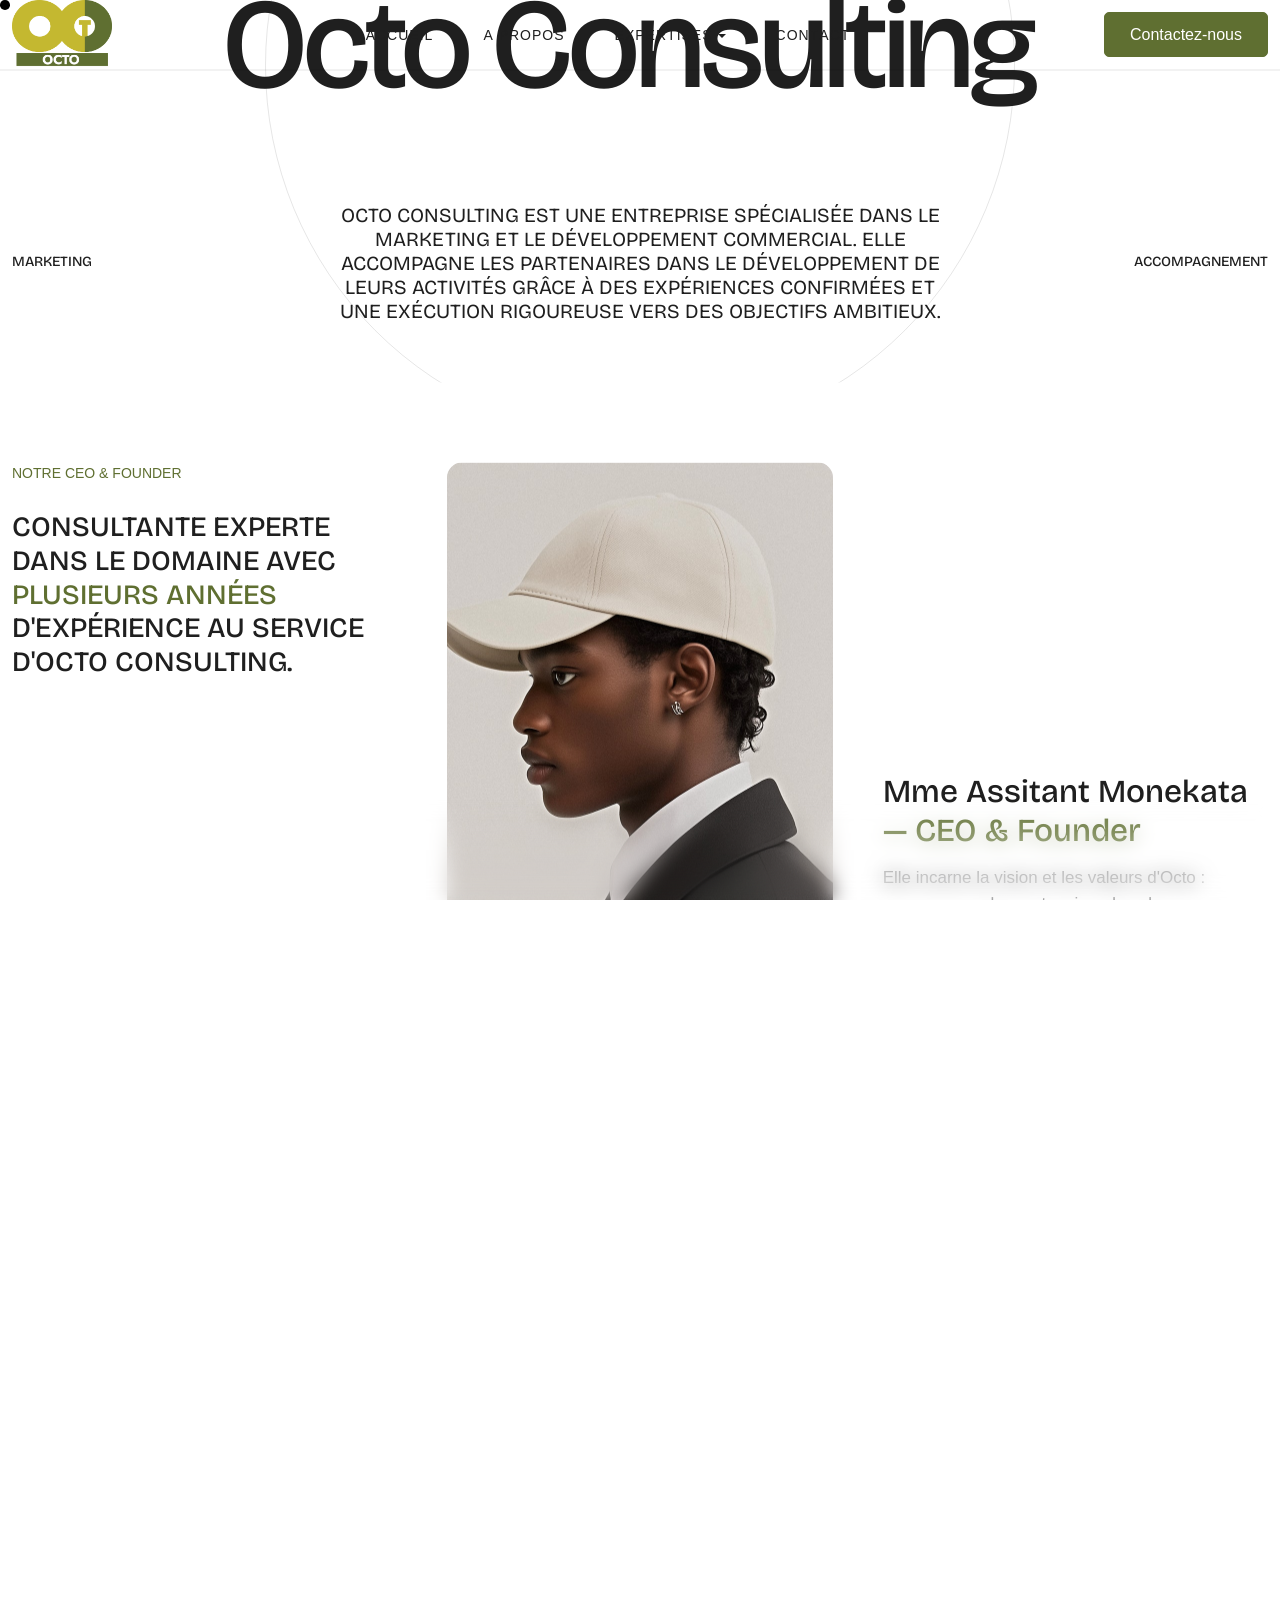
==== index.html @ 0f58eb1b "first commit" ====
<!DOCTYPE html>
<html lang="zxx">

<head>

    <!-- Metas -->
    <meta charset="utf-8">
    <meta http-equiv="X-UA-Compatible" content="IE=edge">
    <meta name="viewport" content="width=device-width, initial-scale=1, maximum-scale=1">
    <meta name="keywords" content="Octo Consulting, Octo, Consulting, Octo Consulting, Octo Consulting, Octo Consulting">
    <meta name="description" content="Octo Consulting - Agence de conseil en marketing et développement commercial">
    <meta name="author" content="">

    <!-- Title  -->
    <title>Octo Consulting</title>

    <!-- favicon icon -->
    <link rel="shortcut icon" href="OctoAssets/iconeOcto.jpeg">
    <link rel="apple-touch-icon" href="OctoAssets/iconeOcto.jpeg">
    <link rel="android-chrome" sizes="192x192" href="OctoAssets/iconeOcto.jpeg">
    <link rel="icon" sizes="32x32" href="OctoAssets/iconeOcto.jpeg">

    <!-- Google Fonts -->
    <link href="https://fonts.googleapis.com/css2?family=Bricolage+Grotesque:opsz,wght@12..96,200..800&display=swap" rel="stylesheet">

    <!-- Plugins -->
    <link rel="stylesheet" href="assets/css/plugins.css">

    <!-- Core Style Css -->
    <link rel="stylesheet" href="assets/css/style.css">

    <link rel="stylesheet" type="text/css" href="assets/css/base.css" />

</head>

<body class="freelancer">



    <!-- ==================== Start Loading ==================== -->

    <div class="loader-wrap">
        <svg viewBox="0 0 1000 1000" preserveAspectRatio="none">
            <path id="svg" d="M0,1005S175,995,500,995s500,5,500,5V0H0Z"></path>
        </svg>

        <div class="loader-wrap-heading">
            <div class="load-text">
                <span>O</span>
                <span>c</span>
                <span>t</span>
                <span>o</span>
                <span>C</span>
                <span>o</span>
                <span>n</span>
                <span>s</span>
                <span>u</span>
                <span>l</span>
                <span>t</span>
                <span>i</span>
                <span>n</span>
                <span>g</span>
            </div>
        </div>
    </div>

    <!-- ==================== End Loading ==================== -->


    <div class="cursor"></div>
    <div class="blur-div"></div>


    <!-- ==================== Start progress-scroll-button ==================== -->

    <div class="progress-wrap cursor-pointer">
        <svg class="progress-circle svg-content" width="100%" height="100%" viewBox="-1 -1 102 102">
            <path d="M50,1 a49,49 0 0,1 0,98 a49,49 0 0,1 0,-98" />
        </svg>
    </div>

    <!-- ==================== End progress-scroll-button ==================== -->



    <!-- ==================== Start Navbar ==================== -->

    <nav class="navbar navbar-expand-lg bord">
        <div class="container o-hidden">

            <!-- Logo -->
            <a class="logo w-100px" href="#">
                <img src="OctoAssets/octologo.png" alt="logo">
            </a>

            <button class="navbar-toggler" type="button" data-toggle="collapse" data-target="#navbarSupportedContent"
                aria-controls="navbarSupportedContent" aria-expanded="false" aria-label="Toggle navigation">
                <span class="icon-bar"><i class="fas fa-bars"></i></span>
            </button>

            <!-- navbar links -->
            <div class="collapse navbar-collapse justify-content-center" id="navbarSupportedContent">
                <ul class="navbar-nav">
                    <li class="nav-item">
                        <a class="nav-link" href="index.html#accueil"><span class="rolling-text">Accueil</span></a>
                    </li>
                    <li class="nav-item">
                        <a class="nav-link" href="index.html#apropos"><span class="rolling-text">A propos</span></a>
                    </li>
                    <li class="nav-item dropdown">
                        <a class="nav-link dropdown-toggle" data-toggle="dropdown" href="expertises.html" role="button"
                            aria-haspopup="true" aria-expanded="false"><span class="rolling-text">Expertises</span></a>
                            <ul class="dropdown-menu">
                                <li><a class="dropdown-item" href="expertises.html">Toutes nos expertises</a></li>
                                <li><hr class="dropdown-divider"></li>
                                <li><a class="dropdown-item" href="devcom.html">Développement commercial</a></li>
                                <li><a class="dropdown-item" href="markop.html">Marketing opérationnel</a></li>
                                <li><a class="dropdown-item" href="intmark.html">Intelligence marketing</a></li>
                                <li><a class="dropdown-item" href="com.html">Communication</a></li>
                                <li><a class="dropdown-item" href="orga.html">Accompagnement des organisations</a></li>
                                <li><a class="dropdown-item" href="coaching.html">Formations & Coaching</a></li>
                            </ul>
                    </li>
                    <li class="nav-item">
                        <a class="nav-link" href="contact.html"><span class="rolling-text">Contact</span></a>
                    </li>
                </ul>
            </div>

            <div class="contact-button">
                <a href="contact.html" class="butn butn-vert border-radius-5px">
                    <span class="text">Contactez-nous</span>
                </a>
            </div>
        </div>
    </nav>

    <!-- ==================== End Navbar ==================== -->


    <div id="smooth-wrapper">


        <div id="smooth-content">

            <main class="o-hidden">



                <!-- ==================== Start Header ==================== -->

                <header class="hero-style4 f-style position-relative o-hidden" id="accueil">
                    <div class="content z-index-2 d-none d-md-block">
                        <div class="content__img">
                            <div class="content__img-inner bg-img" data-background="assets/imgs/reval/1.webp"></div>
                        </div>
                        <div class="content__img">
                            <div class="content__img-inner bg-img" data-background="assets/imgs/reval/2.webp"></div>
                        </div>
                        <div class="content__img">
                            <div class="content__img-inner bg-img" data-background="assets/imgs/reval/3.png"></div>
                        </div>
                        <div class="content__img">
                            <div class="content__img-inner bg-img" data-background="assets/imgs/reval/4.png"></div>
                        </div>
                        <div class="content__img">
                            <div class="content__img-inner bg-img" data-background="assets/imgs/reval/5.png"></div>
                        </div>
                        <div class="content__img">
                            <div class="content__img-inner bg-img" data-background="assets/imgs/reval/6.png"></div>
                        </div>
                        <div class="content__img">
                            <div class="content__img-inner bg-img" data-background="assets/imgs/reval/7.png"></div>
                        </div>
                        <div class="content__img">
                            <div class="content__img-inner bg-img" data-background="assets/imgs/reval/8.webp"></div>
                        </div>
                        <div class="content__img">
                            <div class="content__img-inner bg-img" data-background="assets/imgs/reval/9.webp"></div>
                        </div>
                        <div class="content__img">
                            <div class="content__img-inner bg-img" data-background="assets/imgs/reval/10.webp"></div>
                        </div>
                        <div class="content__img">
                            <div class="content__img-inner bg-img" data-background="assets/imgs/reval/11.webp"></div>
                        </div>
                        <div class="content__img">
                            <div class="content__img-inner bg-img" data-background="assets/imgs/reval/12.webp"></div>
                        </div>
                        <div class="content__img">
                            <div class="content__img-inner bg-img" data-background="assets/imgs/reval/13.webp"></div>
                        </div>
                        <div class="content__img">
                            <div class="content__img-inner bg-img" data-background="assets/imgs/reval/14.webp"></div>
                        </div>
                    </div>
                    <div class="container">
                        <div class="row justify-content-between align-items-center">
                            <div class="col-12">
                                <div class="text-align-center mb-80px">
                                    <h1><span>Octo Consulting</span> <span></span></h1>
                                </div>
                            </div>
                            <div class="col-lg-3 col-6 md-order-2">
                                <h6 class="text-uppercase fs-14">Marketing </h6>
                            </div>
                            <div class="col-lg-6 md-order-1">
                                <div class="text-align-center md-mb10">
                                    <h6 class="text-uppercase fs-20 fw-400">Octo Consulting est une Entreprise spécialisée dans le marketing et le développement commercial. Elle accompagne les partenaires dans le développement de leurs activités grâce à des expériences confirmées et une exécution rigoureuse vers des objectifs ambitieux.</h6>
                                </div>
                            </div>
                            <div class="col-lg-3 col-6 md-order-2 d-flex justify-content-end">
                                <h6 class="text-uppercase fs-14">Accompagnement </h6>
                            </div>
                        </div>
                    </div>
                </header>

                <!-- ==================== End Header ==================== -->



                <!-- ==================== Start Portfolio ==================== -->

                <section class="intro-style6 pt-80px">
                    <div class="container">
                        <div class="row md-marg">
                            <div class="col-lg-4 d-flex v-align-between md-mb50">
                                <div class="md-mb30">
                                    <span class="text-uppercase fs-14 mb-30px" style="color: #5f6f31;">Notre CEO & Founder</span>
                                    <h5 class="text-uppercase">Consultante experte dans le domaine avec <span class="main-color d-inline fw-500">plusieurs années</span> d'expérience au service d'Octo Consulting.</h5>
                                </div>
                                <div class="social-icon-circle octo-social-hover">
                                    <a href="#"> <i class="fab fa-x-twitter"></i> </a>
                                    <a href="#"> <i class="fab fa-facebook-f"></i> </a>
                                    <a href="#"> <i class="fab fa-instagram"></i> </a>
                                    <a href="#"> <i class="fab fa-linkedin-in"></i> </a>
                                    <a href="#"> <i class="fab fa-youtube"></i> </a>
                                </div>
                            </div>
                            <div class="col-lg-4 md-mb50">
                                <div class="fit-img border-radius-15px o-hidden h-600px">
                                    <img src="assets/imgs/intro/01.jpeg" alt="">
                                </div>
                            </div>
                            <div class="col-lg-4 d-flex align-items-end">
                                <div>
                                    <h4 class="mb-15px">Mme Assitant Monekata <span class="main-color d-inline"> <br>— CEO & Founder</span></h4>
                                    <p>Elle incarne la vision et les valeurs d'Octo : accompagner les partenaires dans le développement de leurs activités grâce à l'expertise, l'innovation et une exécution rigoureuse.</p>
                                    <a href="#0" class="butn-arrow-circle fs-14 mt-30px octo-btn-hover">Nous contacter <span class="icon"><i class="fa-solid fa-arrow-right"></i></span></a>
                                </div>
                            </div>
                        </div>
                    </div>
                </section>

                <!-- ==================== End Portfolio ==================== -->



                <!-- ==================== Start Portfolio ==================== -->

                <section class="portfolio-crev pt-0">
                    <div class="container">
                        <div class="sec-head-stand mb-80px">
                            <span class="text-uppercase fs-14 mb-30px fw-bold" style="color: #5f6f31;">Ce qui nous guide</span>
                        </div>
                        <div class="work-boxs">
                            <div class="item cursor-pointer">
                                <div class="bg-img" data-background="assets/imgs/works/1.webp">
                                    <div class="cont">
                                        <div class="position-relative">
                                            <a href="#0" class="link-overlay"></a>
                                            <h5>Notre Mission</h5>
                                            <span>Accompagner nos partenaires dans le développement de leurs activités grâce à l'expertise, l'innovation et une exécution rigoureuse.</span>
                                        </div>
                                    </div>
                                </div>
                            </div>
                            <div class="item cursor-pointer">
                                <div class="bg-img" data-background="assets/imgs/works/2.webp">
                                    <div class="cont">
                                        <div class="position-relative">
                                            <a href="#0" class="link-overlay"></a>
                                            <h5>Notre Vision</h5>
                                            <span>Délivrer la meilleure qualité de service en alliant l'innovation dans la conception à la rigueur dans l'exécution.</span>
                                        </div>
                                    </div>
                                </div>
                            </div>
                            <div class="item cursor-pointer">
                                <div class="bg-img" data-background="assets/imgs/works/3.webp">
                                    <div class="cont">
                                        <div class="position-relative">
                                            <a href="#0" class="link-overlay"></a>
                                            <h5>Nos Valeurs</h5>
                                            <span>Ouverture d'esprit, Innovation, Discipline, Engagement</span>
                                        </div>
                                    </div>
                                </div>
                            </div>

                        </div>
                    </div>
                </section>

                <!-- ==================== End Portfolio ==================== -->





                <!-- ==================== Start Header ==================== -->

                <header class="pg-hero bg-img" id="apropos" data-background="assets/imgs/pattern-bg.webp">
                    <div class="container mb-80px">
                        <div class="row">
                            <div class="col-lg-3">
                                <h6 class="sm-title-dot fs-14 text-uppercase mb-30px pt-30px">Octo Const</h6>
                            </div>
                            <div class="col-lg-9">
                                <div class="caption">
                                    <h1>Octo Consulting : accompagner vos partenaires vers le développement et des objectifs ambitieux.</h1>
                                </div>
                            </div>
                        </div>
                    </div>
                    <div class="main-marq xlrg octo-marq">
                        <div class="slide-har st1">
                            <div class="box pt-40px">
                                <div class="item">
                                    <h4>À propos</h4>
                                </div>
                                <div class="item">
                                    <h4>À propos</h4>
                                </div>
                                <div class="item">
                                    <h4>À propos</h4>
                                </div>
                                <div class="item">
                                    <h4>À propos</h4>
                                </div>
                                <div class="item">
                                    <h4>À propos</h4>
                                </div>
                                <div class="item">
                                    <h4>À propos</h4>
                                </div>
                            </div>
                            <div class="box pt-40px">
                                <div class="item">
                                    <h4>À propos</h4>
                                </div>
                                <div class="item">
                                    <h4>À propos</h4>
                                </div>
                                <div class="item">
                                    <h4>À propos</h4>
                                </div>
                                <div class="item">
                                    <h4>À propos</h4>
                                </div>
                                <div class="item">
                                    <h4>À propos</h4>
                                </div>
                                <div class="item">
                                    <h4>À propos</h4>
                                </div>
                            </div>
                        </div>
                    </div>
                </header>

                <!-- ==================== End Header ==================== -->



                <!-- ==================== Start intro ==================== -->

                <div class="o-hidden img-bord-color">
                    <div class="bg-img h-600px" data-background="assets/imgs/hero-st.webp" data-speed="0.8"
                        data-lag="0">
                    </div>
                </div>

                <!-- ==================== End intro ==================== -->



                <!-- ==================== Start intro ==================== -->

                <section class="intro-style5 pb-0">
                    <div class="container">
                        <div class="row">
                            <div class="col-lg-4">
                                <div class="exp md-mb50">
                                    <h2 class="fs-70 mb-15px" style="color: #5f6f31;">16 <span class="fs-20">+</span></h2>
                                    <p>Octo accompagne <br> partenaires depuis <strong style="color: #5f6f31;">2009</strong></p>
                                </div>
                            </div>
                            <div class="col-lg-7 offset-lg-1">
                                <div>
                                    <h4 class="text-indent mb-50px">Octo accompagne les partenaires dans le développement
                                        <span class="d-inline opacity-7">de leurs activités grâce à l'expertise, l'innovation
                                            et une exécution rigoureuse</span>.
                                    </h4>
                                </div>
                            </div>
                            <div
                                class="col-lg-6 offset-lg-6 text pl-40px pb-80px line-left border-color-transparent-white-light">
                                <p class="pb-40px">Notre équipe d'experts accompagne nos partenaires dans le
                                    développement de
                                    leurs activités et portefeuilles grâce à des expériences confirmées et une exécution
                                    rigoureuse.</p>
                            </div>
                        </div>
                    </div>
                </section>

                <!-- ==================== End intro ==================== -->



                <!-- ==================== Start Méthodologie ==================== -->

                <section class="octo-methodo-section py-80px">
                    <div class="container">
                        <h2 class="octo-methodo-titre mb-50px">Notre Méthodologie</h2>
                        <div class="row justify-content-center g-4">
                            <div class="col-lg-4 col-md-6">
                                <div class="octo-methodo-card">
                                    <h5 class="octo-methodo-title">Avant</h5>
                                    <p class="octo-methodo-principles">ÉCOUTER • ANALYSER • CONCEVOIR</p>
                                    <p class="octo-methodo-desc">Comprendre vos enjeux et concevoir les solutions adaptées avant toute action.</p>
                                </div>
                            </div>
                            <div class="col-lg-4 col-md-6">
                                <div class="octo-methodo-card">
                                    <h5 class="octo-methodo-title">Pendant</h5>
                                    <p class="octo-methodo-principles">QUALITÉ • RIGUEUR • RÉACTIVITÉ</p>
                                    <p class="octo-methodo-desc">Exécution avec précision, respect des délais et accompagnement constant.</p>
                                </div>
                            </div>
                            <div class="col-lg-4 col-md-6">
                                <div class="octo-methodo-card">
                                    <h5 class="octo-methodo-title">Après</h5>
                                    <p class="octo-methodo-principles">SYNTHÈSE • VEILLE • PROACTIVITÉ</p>
                                    <p class="octo-methodo-desc">Reporting, suivi des impacts et anticipation des prochaines étapes.</p>
                                </div>
                            </div>
                        </div>
                    </div>
                </section>

                <style>
                .octo-methodo-section { background: #ffffff; }
                .octo-methodo-titre {
                    font-size: 28px;
                    font-weight: 600;
                    text-align: center;
                    color: #1a1a1a;
                }
                .octo-methodo-card {
                    padding: 24px 28px;
                    background: #fff;
                    border: 1px solid #e0e0e0;
                    border-radius: 8px;
                    border-left: 4px solid #5f6f31;
                }
                .octo-methodo-card:hover {
                    border-left-color: #c3b730;
                }
                .octo-methodo-title {
                    font-size: 18px;
                    font-weight: 600;
                    color: #1a1a1a;
                    margin-bottom: 8px;
                }
                .octo-methodo-principles {
                    font-size: 13px;
                    font-weight: 600;
                    color: #5f6f31;
                    margin-bottom: 12px;
                }
                .octo-methodo-desc {
                    font-size: 14px;
                    line-height: 1.6;
                    color: #555;
                }
                </style>

                <!-- ==================== End Méthodologie ==================== -->



                <!-- ==================== Start team ==================== -->

                <section class="team-style3 pb-0 no-pad">
                    <div class="container">
                        <div class="row justify-content-center">
                            <div class="col-lg-6 col-md-10">
                                <div class="sec-head-stand text-align-center mb-80px">
                                    <div class="sm-title-dot mb-15px">Équipe</div>
                                    <h2 class="fs-65 fw-400">L'équipe <span
                                            class="play-text d-inline main-color"> Octo.</span>
                                    </h2>
                                </div>
                            </div>
                        </div>
                        <div class="row">
                            <div class="col-lg-3 col-md-6">
                                <div class="item md-mb30">
                                    <a href="#0" class="w-100 fit-img h-450px">
                                        <img src="assets/imgs/team/1.jpeg" alt="">
                                    </a>
                                    <div class="cont">
                                        <h6>Mme Assitant Monekata</h6>
                                        <span class="text-uppercase mt-15px fs-14 opacity-7">CEO & Founder</span>
                                    </div>
                                </div>
                            </div>
                            <div class="col-lg-3 col-md-6">
                                <div class="item md-mb30">
                                    <a href="#0" class="w-100 fit-img h-450px">
                                        <img src="assets/imgs/team/2.jpeg" alt="">
                                    </a>
                                    <div class="cont">
                                        <h6>Consultant Marketing</h6>
                                        <span class="text-uppercase mt-15px fs-14 opacity-7">Développement Commercial</span>
                                    </div>
                                </div>
                            </div>
                            <div class="col-lg-3 col-md-6">
                                <div class="item sm-mb30">
                                    <a href="#0" class="w-100 fit-img h-450px">
                                        <img src="assets/imgs/team/3.jpeg" alt="">
                                    </a>
                                    <div class="cont">
                                        <h6>Responsable Formations</h6>
                                        <span class="text-uppercase mt-15px fs-14 opacity-7">Coaching & Leadership</span>
                                    </div>
                                </div>
                            </div>
                            <div class="col-lg-3 col-md-6">
                                <div class="item">
                                    <a href="#0" class="w-100 fit-img h-450px">
                                        <img src="assets/imgs/team/4.jpeg" alt="">
                                    </a>
                                    <div class="cont">
                                        <h6>Chargé Communication</h6>
                                        <span class="text-uppercase mt-15px fs-14 opacity-7">Communication & RSE</span>
                                    </div>
                                </div>
                            </div>
                        </div>
                    </div>
                </section>

                <!-- ==================== End team ==================== -->



                <!-- ==================== Start Domaines de compétence ==================== -->

                <section class="serv-style2 pb-0">
                    <div class="container">
                        <div class="sec-head-stand text-align-center mb-80px">
                            <div class="row justify-content-center">
                                <div class="col-lg-8">
                                    <div class="sm-title-dot mb-15px">Nos domaines</div>
                                    <h2 class="fs-65 fw-400">Nos domaines de <span
                                            class="play-text font-style-italic d-inline main-color"> compétence </span>
                                        Octo
                                    </h2>
                                </div>
                            </div>
                        </div>
                        <div class="item pb-50px line-bottom border-color-transparent-white-light">
                            <div class="row">
                                <div class="col-lg-1 col-md-2">
                                    <div>
                                        <span class="octo-num">01</span>
                                    </div>
                                </div>
                                <div class="col-lg-5 col-md-10">
                                    <div class="title text-uppercase md-mb30">
                                        <h3>Développement <br> commercial<br>et marketing <span class="fit-img o-hidden border-radius-5px"><img
                                                    src="assets/imgs/serv/1.webp" alt=""></span></h3>
                                    </div>
                                </div>
                                <div class="col-lg-4 col-md-9">
                                    <div class="text">
                                        <p class="fs-18">Plans stratégiques, formation des équipes, optimisation de portefeuille, indicateurs clés.</p>
                                    </div>
                                </div>
                                <div class="col-lg-2 col-md-3 d-flex justify-content-end">
                                    <a href="#0" class="butn-arrow">
                                        <img src="assets/imgs/arrow-top-right.svg" alt="" class="w-15px">
                                    </a>
                                </div>
                            </div>
                        </div>
                        <div class="item pb-50px pt-50px line-bottom border-color-transparent-white-light">
                            <div class="row">
                                <div class="col-lg-1 col-md-2">
                                    <div>
                                        <span>02</span>
                                    </div>
                                </div>
                                <div class="col-lg-5 col-md-10">
                                    <div class="title text-uppercase md-mb30">
                                        <h3>Marketing<br>opérationnel <span class="fit-img o-hidden border-radius-5px"><img
                                                    src="assets/imgs/serv/2.webp" alt=""></span></h3>
                                    </div>
                                </div>
                                <div class="col-lg-4 col-md-9">
                                    <div class="text">
                                        <p class="fs-18">Concepts d'activation, équipes opérationnelles, animation des bases clients.</p>
                                    </div>
                                </div>
                                <div class="col-lg-2 col-md-3 d-flex justify-content-end">
                                    <a href="#0" class="butn-arrow">
                                        <img src="assets/imgs/arrow-top-right.svg" alt="" class="w-15px">
                                    </a>
                                </div>
                            </div>
                        </div>
                        <div class="item pb-50px pt-50px line-bottom border-color-transparent-white-light">
                            <div class="row">
                                <div class="col-lg-1 col-md-2">
                                    <div>
                                        <span class="octo-num">03</span>
                                    </div>
                                </div>
                                <div class="col-lg-5 col-md-10">
                                    <div class="title text-uppercase md-mb30">
                                        <h3>Intelligence<br>Marketing <span class="fit-img o-hidden border-radius-5px"><img
                                                    src="assets/imgs/serv/3.png" alt=""></span></h3>
                                    </div>
                                </div>
                                <div class="col-lg-4 col-md-9">
                                    <div class="text">
                                        <p class="fs-18">Études de marché, suivi des programmes, veille concurrence, bases de données.</p>
                                    </div>
                                </div>
                                <div class="col-lg-2 col-md-3 d-flex justify-content-end">
                                    <a href="#0" class="butn-arrow">
                                        <img src="assets/imgs/arrow-top-right.svg" alt="" class="w-15px">
                                    </a>
                                </div>
                            </div>
                        </div>
                        <div class="item pb-50px pt-50px line-bottom border-color-transparent-white-light">
                            <div class="row">
                                <div class="col-lg-1 col-md-2">
                                    <div>
                                        <span class="octo-num">04</span>
                                    </div>
                                </div>
                                <div class="col-lg-5 col-md-10">
                                    <div class="title text-uppercase md-mb30">
                                        <h3>Communication <span class="fit-img o-hidden border-radius-5px"><img
                                                    src="assets/imgs/serv/1.webp" alt=""></span></h3>
                                    </div>
                                </div>
                                <div class="col-lg-4 col-md-9">
                                    <div class="text">
                                        <p class="fs-18">Communication d'entreprise, RSE, relations publiques, communication commerciale.</p>
                                    </div>
                                </div>
                                <div class="col-lg-2 col-md-3 d-flex justify-content-end">
                                    <a href="#0" class="butn-arrow">
                                        <img src="assets/imgs/arrow-top-right.svg" alt="" class="w-15px">
                                    </a>
                                </div>
                            </div>
                        </div>
                        <div class="item pb-50px pt-50px line-bottom border-color-transparent-white-light">
                            <div class="row">
                                <div class="col-lg-1 col-md-2">
                                    <div>
                                        <span class="octo-num">05</span>
                                    </div>
                                </div>
                                <div class="col-lg-5 col-md-10">
                                    <div class="title text-uppercase md-mb30">
                                        <h3>Accompagnement <br> des organisations <span class="fit-img o-hidden border-radius-5px"><img
                                                    src="assets/imgs/serv/2.webp" alt=""></span></h3>
                                    </div>
                                </div>
                                <div class="col-lg-4 col-md-9">
                                    <div class="text">
                                        <p class="fs-18">Assistance administrative, traduction, interprétariat, mise en place des entreprises.</p>
                                    </div>
                                </div>
                                <div class="col-lg-2 col-md-3 d-flex justify-content-end">
                                    <a href="#0" class="butn-arrow">
                                        <img src="assets/imgs/arrow-top-right.svg" alt="" class="w-15px">
                                    </a>
                                </div>
                            </div>
                        </div>
                        <div class="item pb-50px pt-50px line-bottom border-color-transparent-white-light">
                            <div class="row">
                                <div class="col-lg-1 col-md-2">
                                    <div>
                                        <span class="octo-num">06</span>
                                    </div>
                                </div>
                                <div class="col-lg-5 col-md-10">
                                    <div class="title text-uppercase md-mb30">
                                        <h3>Formations<br>et coaching <span class="fit-img o-hidden border-radius-5px"><img
                                                    src="assets/imgs/serv/3.png" alt=""></span></h3>
                                    </div>
                                </div>
                                <div class="col-lg-4 col-md-9">
                                    <div class="text">
                                        <p class="fs-18">Formations commerciales et managériales, coaching leadership, développement personnel.</p>
                                    </div>
                                </div>
                                <div class="col-lg-2 col-md-3 d-flex justify-content-end">
                                    <a href="#0" class="butn-arrow">
                                        <img src="assets/imgs/arrow-top-right.svg" alt="" class="w-15px">
                                    </a>
                                </div>
                            </div>
                        </div>
                    </div>
                </section>

                <!-- ==================== End Domaines de compétence ==================== -->



                <!-- ==================== Start Testimonials ==================== -->

                <section class="testim-style1 pt-0">
                    <div class="container">
                        <div class="sec-head-stand text-align-center mb-80px">
                            <br>
                            <h2 class="fs-65 fw-400">Ce que nos <span
                                    class="play-text font-style-italic d-inline main-color"> clients </span> <br>en disent
                            </h2>
                        </div>
                        <div class="testim-sliders pb-40px">
                            <div class="row align-items-end">
                                <div class="col-lg-9">
                                    <div class="main-slider">
                                        <div class="swiper-wrapper">
                                            <div class="swiper-slide">
                                                <div class="row align-items-center md-marg">
                                                    <div class="col-lg-5">
                                                        <div
                                                            class="img fit-img h-400px border-radius-15px o-hidden md-mb30">
                                                            <img src="assets/imgs/testim/1.jpeg" alt="">
                                                        </div>
                                                    </div>
                                                    <div class="col-lg-7">
                                                        <svg class="w-90px" xmlns="http://www.w3.org/2000/svg"
                                                            viewBox="0 0 800 800">
                                                            <defs>
                                                                <style>
                                                                    .cls-1 {
                                                                        fill: #fff;
                                                                    }

                                                                    .cls-2 {
                                                                        fill: none;
                                                                    }
                                                                </style>
                                                            </defs>
                                                            <path class="cls-1"
                                                                d="M225.87,344.5a233.54,233.54,0,0,1,66.2-60.93l7.93-4.9v-64.1l-19.77,3.76C77,256.67,66.67,421.53,66.67,454.17,66.67,524.4,108.37,600,199.9,600A128.53,128.53,0,0,0,333.24,476.46q.12-2.88.09-5.76A130.2,130.2,0,0,0,225.87,344.5Zm-26,222.17c-73.73,0-99.9-60.6-99.9-112.5,0-37.84,12.4-160.24,166.67-198.77v4.87a266.2,266.2,0,0,0-84,89.83L171.37,375H200a98,98,0,0,1,100,95.7,95.94,95.94,0,0,1-95.81,96.06Q202,566.76,199.9,566.67Zm426-222.17a233.71,233.71,0,0,1,66.17-60.93l7.93-4.9v-64.1l-19.77,3.76C477,256.67,466.67,421.53,466.67,454.17,466.67,524.4,508.37,600,599.9,600A128.53,128.53,0,0,0,733.24,476.46q.12-2.88.09-5.76A130.2,130.2,0,0,0,625.87,344.5Zm-26,222.17c-73.7,0-99.87-60.6-99.87-112.5,0-37.84,12.4-160.24,166.67-198.77v4.87a266.2,266.2,0,0,0-84,89.83L571.37,375H600a98,98,0,0,1,100,95.7,95.94,95.94,0,0,1-95.81,96.06q-2.15,0-4.29-.09Z" />
                                                            <path class="cls-2" d="M0,0H800V800H0Z" />
                                                        </svg>
                                                        <p class="fs-28">"Octo Consulting nous a accompagnés dans le développement de notre stratégie commerciale. Leur expertise et leur rigueur ont dépassé nos attentes."
                                                        </p>
                                                        <div class="info-text d-flex mt-30px">
                                                            <h6 class="fs-18 mr-15px">USAID</h6>
                                                            <p>Projet Keneya Jemu Kan</p>
                                                        </div>
                                                    </div>
                                                </div>
                                            </div>
                                            <div class="swiper-slide">
                                                <div class="row align-items-center md-marg">
                                                    <div class="col-lg-5">
                                                        <div
                                                            class="img fit-img h-400px border-radius-15px o-hidden md-mb30">
                                                            <img src="assets/imgs/testim/2.jpeg" alt="">
                                                        </div>
                                                    </div>
                                                    <div class="col-lg-7">
                                                        <svg class="w-90px" xmlns="http://www.w3.org/2000/svg"
                                                            viewBox="0 0 800 800">
                                                            <defs>
                                                                <style>
                                                                    .cls-1 {
                                                                        fill: #fff;
                                                                    }

                                                                    .cls-2 {
                                                                        fill: none;
                                                                    }
                                                                </style>
                                                            </defs>
                                                            <path class="cls-1"
                                                                d="M225.87,344.5a233.54,233.54,0,0,1,66.2-60.93l7.93-4.9v-64.1l-19.77,3.76C77,256.67,66.67,421.53,66.67,454.17,66.67,524.4,108.37,600,199.9,600A128.53,128.53,0,0,0,333.24,476.46q.12-2.88.09-5.76A130.2,130.2,0,0,0,225.87,344.5Zm-26,222.17c-73.73,0-99.9-60.6-99.9-112.5,0-37.84,12.4-160.24,166.67-198.77v4.87a266.2,266.2,0,0,0-84,89.83L171.37,375H200a98,98,0,0,1,100,95.7,95.94,95.94,0,0,1-95.81,96.06Q202,566.76,199.9,566.67Zm426-222.17a233.71,233.71,0,0,1,66.17-60.93l7.93-4.9v-64.1l-19.77,3.76C477,256.67,466.67,421.53,466.67,454.17,466.67,524.4,508.37,600,599.9,600A128.53,128.53,0,0,0,733.24,476.46q.12-2.88.09-5.76A130.2,130.2,0,0,0,625.87,344.5Zm-26,222.17c-73.7,0-99.87-60.6-99.87-112.5,0-37.84,12.4-160.24,166.67-198.77v4.87a266.2,266.2,0,0,0-84,89.83L571.37,375H600a98,98,0,0,1,100,95.7,95.94,95.94,0,0,1-95.81,96.06q-2.15,0-4.29-.09Z" />
                                                            <path class="cls-2" d="M0,0H800V800H0Z" />
                                                        </svg>
                                                        <p class="fs-28">"Les formations et le coaching dispensés par Octo ont transformé nos équipes commerciales. Un partenaire de confiance."
                                                        </p>
                                                        <div class="info-text d-flex mt-30px">
                                                            <h6 class="fs-18 mr-15px">Somisy S.A</h6>
                                                            <p>Entreprise partenaire</p>
                                                        </div>
                                                    </div>
                                                </div>
                                            </div>
                                            <div class="swiper-slide">
                                                <div class="row align-items-center md-marg">
                                                    <div class="col-lg-5">
                                                        <div
                                                            class="img fit-img h-400px border-radius-15px o-hidden md-mb30">
                                                            <img src="assets/imgs/testim/3.png" alt="">
                                                        </div>
                                                    </div>
                                                    <div class="col-lg-7">
                                                        <svg class="w-90px" xmlns="http://www.w3.org/2000/svg"
                                                            viewBox="0 0 800 800">
                                                            <defs>
                                                                <style>
                                                                    .cls-1 {
                                                                        fill: #fff;
                                                                    }

                                                                    .cls-2 {
                                                                        fill: none;
                                                                    }
                                                                </style>
                                                            </defs>
                                                            <path class="cls-1"
                                                                d="M225.87,344.5a233.54,233.54,0,0,1,66.2-60.93l7.93-4.9v-64.1l-19.77,3.76C77,256.67,66.67,421.53,66.67,454.17,66.67,524.4,108.37,600,199.9,600A128.53,128.53,0,0,0,333.24,476.46q.12-2.88.09-5.76A130.2,130.2,0,0,0,225.87,344.5Zm-26,222.17c-73.73,0-99.9-60.6-99.9-112.5,0-37.84,12.4-160.24,166.67-198.77v4.87a266.2,266.2,0,0,0-84,89.83L171.37,375H200a98,98,0,0,1,100,95.7,95.94,95.94,0,0,1-95.81,96.06Q202,566.76,199.9,566.67Zm426-222.17a233.71,233.71,0,0,1,66.17-60.93l7.93-4.9v-64.1l-19.77,3.76C477,256.67,466.67,421.53,466.67,454.17,466.67,524.4,508.37,600,599.9,600A128.53,128.53,0,0,0,733.24,476.46q.12-2.88.09-5.76A130.2,130.2,0,0,0,625.87,344.5Zm-26,222.17c-73.7,0-99.87-60.6-99.87-112.5,0-37.84,12.4-160.24,166.67-198.77v4.87a266.2,266.2,0,0,0-84,89.83L571.37,375H600a98,98,0,0,1,100,95.7,95.94,95.94,0,0,1-95.81,96.06q-2.15,0-4.29-.09Z" />
                                                            <path class="cls-2" d="M0,0H800V800H0Z" />
                                                        </svg>
                                                        <p class="fs-28">"L'accompagnement d'Octo Consulting a été déterminant pour notre développement. Innovation et professionnalisme au rendez-vous."
                                                        </p>
                                                        <div class="info-text d-flex mt-30px">
                                                            <h6 class="fs-18 mr-15px">Allianz Mali</h6>
                                                            <p>Client partenaire</p>
                                                        </div>
                                                    </div>
                                                </div>
                                            </div>
                                        </div>
                                        <div class="swiper-pagination"></div>
                                    </div>
                                </div>
                                <div class="col-lg-2 offset-lg-1">
                                    <div class="thumb-side md-hide">
                                        <div class="swiper-controls mb-30px">
                                            <div class="swiper-button-prev"></div>
                                            <div class="swiper-button-next"></div>
                                        </div>
                                        <div class="thumb-slider">
                                            <div class="swiper-wrapper">
                                                <div class="swiper-slide">
                                                    <div class="img fit-img h-250px border-radius-15px o-hidden">
                                                        <img src="assets/imgs/testim/2.jpeg" alt="">
                                                    </div>
                                                </div>
                                                <div class="swiper-slide">
                                                    <div class="img fit-img h-250px border-radius-15px o-hidden">
                                                        <img src="assets/imgs/testim/3.png" alt="">
                                                    </div>
                                                </div>
                                                <div class="swiper-slide">
                                                    <div class="img fit-img h-250px border-radius-15px o-hidden">
                                                        <img src="assets/imgs/testim/1.jpeg" alt="">
                                                    </div>
                                                </div>
                                            </div>
                                        </div>
                                    </div>
                                </div>
                            </div>
                        </div>
                    </div>
                </section>

                <!-- ==================== End Testimonials ==================== -->



                <!-- ==================== Start Brands ==================== -->

                <div class="marq-brand">
                    <div class="main-marq">
                        <div class="slide-har st1">
                            <div class="box">
                                <div class="item-marq">
                                    <a href="#0">
                                        <img src="assets/imgs/clients/1.svg" alt="">
                                    </a>
                                </div>
                                <div class="item-marq">
                                    <a href="#0">
                                        <img src="assets/imgs/clients/2.svg" alt="">
                                    </a>
                                </div>
                                <div class="item-marq">
                                    <a href="#0">
                                        <img src="assets/imgs/clients/3.svg" alt="">
                                    </a>
                                </div>
                                <div class="item-marq">
                                    <a href="#0">
                                        <img src="assets/imgs/clients/4.svg" alt="">
                                    </a>
                                </div>
                                <div class="item-marq">
                                    <a href="#0">
                                        <img src="assets/imgs/clients/1.svg" alt="">
                                    </a>
                                </div>
                                <div class="item-marq">
                                    <a href="#0">
                                        <img src="assets/imgs/clients/2.svg" alt="">
                                    </a>
                                </div>
                            </div>
                            <div class="box">
                                <div class="item-marq">
                                    <a href="#0">
                                        <img src="assets/imgs/clients/1.svg" alt="">
                                    </a>
                                </div>
                                <div class="item-marq">
                                    <a href="#0">
                                        <img src="assets/imgs/clients/2.svg" alt="">
                                    </a>
                                </div>
                                <div class="item-marq">
                                    <a href="#0">
                                        <img src="assets/imgs/clients/3.svg" alt="">
                                    </a>
                                </div>
                                <div class="item-marq">
                                    <a href="#0">
                                        <img src="assets/imgs/clients/4.svg" alt="">
                                    </a>
                                </div>
                                <div class="item-marq">
                                    <a href="#0">
                                        <img src="assets/imgs/clients/1.svg" alt="">
                                    </a>
                                </div>
                                <div class="item-marq">
                                    <a href="#0">
                                        <img src="assets/imgs/clients/2.svg" alt="">
                                    </a>
                                </div>
                            </div>
                        </div>
                    </div>
                    <div class="main-marq">
                        <div class="slide-har st2">
                            <div class="box">
                                <div class="item-marq">
                                    <a href="#0">
                                        <img src="assets/imgs/clients/1.svg" alt="">
                                    </a>
                                </div>
                                <div class="item-marq">
                                    <a href="#0">
                                        <img src="assets/imgs/clients/2.svg" alt="">
                                    </a>
                                </div>
                                <div class="item-marq">
                                    <a href="#0">
                                        <img src="assets/imgs/clients/3.svg" alt="">
                                    </a>
                                </div>
                                <div class="item-marq">
                                    <a href="#0">
                                        <img src="assets/imgs/clients/4.svg" alt="">
                                    </a>
                                </div>
                                <div class="item-marq">
                                    <a href="#0">
                                        <img src="assets/imgs/clients/1.svg" alt="">
                                    </a>
                                </div>
                                <div class="item-marq">
                                    <a href="#0">
                                        <img src="assets/imgs/clients/2.svg" alt="">
                                    </a>
                                </div>
                            </div>
                            <div class="box">
                                <div class="item-marq">
                                    <a href="#0">
                                        <img src="assets/imgs/clients/1.svg" alt="">
                                    </a>
                                </div>
                                <div class="item-marq">
                                    <a href="#0">
                                        <img src="assets/imgs/clients/2.svg" alt="">
                                    </a>
                                </div>
                                <div class="item-marq">
                                    <a href="#0">
                                        <img src="assets/imgs/clients/3.svg" alt="">
                                    </a>
                                </div>
                                <div class="item-marq">
                                    <a href="#0">
                                        <img src="assets/imgs/clients/4.svg" alt="">
                                    </a>
                                </div>
                                <div class="item-marq">
                                    <a href="#0">
                                        <img src="assets/imgs/clients/1.svg" alt="">
                                    </a>
                                </div>
                                <div class="item-marq">
                                    <a href="#0">
                                        <img src="assets/imgs/clients/2.svg" alt="">
                                    </a>
                                </div>
                            </div>
                        </div>
                    </div>
                </div>

                <!-- ==================== End Brands ==================== -->













                <!-- ==================== Start Footer ==================== -->

                <footer class="pb-50px">
                    <div class="container line-top border-color-transparent-white-light pt-80px">
                        <div class="row">
                            <div class="col-lg-4">
                                <div class="social-icon-circle octo-social-hover md-mb30">
                                    <a href="#"> <i class="fab fa-x-twitter"></i> </a>
                                    <a href="#"> <i class="fab fa-facebook-f"></i> </a>
                                    <a href="#"> <i class="fab fa-instagram"></i> </a>
                                    <a href="#"> <i class="fab fa-linkedin-in"></i> </a>
                                    <a href="#"> <i class="fab fa-youtube"></i> </a>
                                </div>
                            </div>
                            <div class="col-lg-5">
                                <div class="item d-flex text-uppercase md-mb30">
                                    <h6 class="mr-25px fs-18">Adresse</h6>
                                    <div>
                                        <p class="mb-10px">Kati Sananfara Extension</p>
                                        <p class="mb-10px">contact@octoconsulting.ml</p>
                                        <p class="">+223 72707914 / 66260020</p>
                                    </div>
                                </div>
                            </div>
                            <div class="col-lg-3">
                                <div class="item d-flex text-uppercase">
                                    <h6 class="mr-25px fs-18">Liens</h6>
                                    <div>
                                        <p class="mb-10px"><a href="#0">À propos</a></p>
                                        <p class="mb-10px"><a href="#0">Nos domaines</a></p>
                                        <p class="mb-10px"><a href="#0">Nos missions</a></p>
                                        <p class=""><a href="#0">Contact</a></p>
                                    </div>
                                </div>
                            </div>
                        </div>
                        <div class="text-align-center mt-80px">
                            <p class="fs-14">© 2025 Octo Consulting. Tous droits réservés</p>
                        </div>
                </footer>

                <!-- ==================== End Footer ==================== -->

            </main>


        </div>

    </div>










    <!-- jQuery -->
    <script src="assets/js/jquery-3.6.0.min.js"></script>
    <script src="assets/js/jquery-migrate-3.4.0.min.js"></script>

    <!-- plugins -->
    <script src="assets/js/plugins.js"></script>
    <script src="assets/js/imagesloaded.pkgd.min.js"></script>

    <script src="assets/js/gsap.min.js"></script>
    <script src="assets/js/ScrollSmoother.min.js"></script>
    <script src="assets/js/ScrollTrigger.min.js"></script>
    <script src="assets/js/smoother-script.js"></script>

    <!-- custom scripts -->
    <script src="assets/js/scripts.js"></script>
    <script type="module" src="assets/js/img-revel/index.js"></script>

    <script src="assets/js/scrollbased/Flip.min.js"></script>
    <script src="assets/js/scrollbased/lenis.min.js"></script>
    <script type="module" src="assets/js/scrollbased/index.js"></script>

</body>

</html>
---- assets/css/plugins.css ----
/*-----------------------------------------------------------------------------------

	Theme Name: Ravo
	Theme URI: http://
	Description: Creative agency & portfolio
	Author: ui-themez
	Author URI: http://themeforest.net/user/ui-themez
	Version: 1.0

-----------------------------------------------------------------------------------*/

/* ----------------------------------------------------------------
			[ All Css Plugins & Helper Classes File ]
-----------------------------------------------------------------*/

/* == bootstrap == */
@import url("plugins/bootstrap.min.css");

/* == animate css == */
@import url("plugins/animate.min.css");

/* == ionicons icon font == */
@import url("plugins/themify-icons.css");

/* == pe-icon-7-stroke == */
@import url("plugins/pe-icon-7-stroke.css");

/* == fontawesome icon font == */
@import url("plugins/fontawesome-all.min.css");

/* == justifiedGallery.min == */
@import url("plugins/justifiedGallery.min.css");

/* == magnific-popup == */
@import url("plugins/magnific-popup.css");

/* == YouTubePopUp == */
@import url("plugins/YouTubePopUp.css");

/* == swiper.min font == */
@import url("plugins/swiper.min.css");
---- assets/css/style.css ----
@charset "UTF-8";
/*-----------------------------------------------------------------------------------

    Theme Name: Uifolio
    Theme URI: http://
    Description: Creative Agency & Portfolio
    Author: UI-ThemeZ
    Author URI: http://themeforest.net/user/UI-ThemeZ
    Version: 1.0

-----------------------------------------------------------------------------------*/
/* Variables
-----------------------------------------------------------------*/
:root {
  --base-color: #0011FF;
  --white: #ffffff;
  --black: #000000;
  --alt-black: #111111;
  --red: #dc3131;
  --light-red: #feedec;
  --light-yellow: #F9FFE3;
  --light-green: #D3F4DA;
  --green: #2ebb79;
  --crusoe-green: #AFFF54;
  --yellow: #F9DB57;
  --dark-gray: #232323;
  --medium-gray: #717580;
  --extra-medium-gray: #BEBEBE;
  --light-gray: #a8a8a8;
  --very-light-gray: #f7f7f7;
  --light-medium-gray: #eaeaeb;
  --charcoal-blue: #202329;
  --slate-blue: #262b35;
  --medium-slate-blue: #374162;
  --extra-medium-slate-blue: #23262d;
  --dark-slate-blue: #1f232c;
  --extra-dark-slate-blue: #121418;
  --extra-very-slate-blue: #1b1b1b;
  --tussock-yellow: #FDE133;
  --aluminium-grey:#80858F;
  --solitude-blue:#f0f4fd;
  --golden-yellow:#fd961e;
  --selago:#eaedff;
  --white-ice:#d8f5ef;
  --cornflower-blue:#445fed;
  --jade:#00AF6B;
  --orange: #ef991f;
  --majorelle-blue: #8088E6;
  --light-majorelle-blue: #f2edfe;
  --spring-wood: #f9f6f3;
  --tropical-blue: #2A51E6;
  --camarone: #85EE00;
  --seal-brown: #0e0708;
  --Wasabi: #8ea63a; }

/* ===================================
    03. Reset
====================================== */
html {
  font-size: 16px; }

body {
  font-family: "Poppins", sans-serif;
  font-size: 16px;
  line-height: 1.2;
  font-weight: 400;
  background: #fff;
  color: #1f1f1f;
  -moz-osx-font-smoothing: grayscale;
  word-break: break-word;
  -webkit-font-smoothing: antialiased;
  overflow-x: hidden !important; }
  body .sub-bg {
    background: #faf7f9; }
  body.creative-agency {
    font-family: "Inter", sans-serif;
    color: #283841; }
    body.creative-agency h1, body.creative-agency h2, body.creative-agency h3, body.creative-agency h4, body.creative-agency h5, body.creative-agency h6 {
      font-family: "Boldonse", system-ui;
      line-height: 1.4; }
    body.creative-agency p {
      color: #344249; }
  body.design-agency .main-color, body.marketing-agency .main-color, body.creative-portfolio .main-color, body.freelancer .main-color {
    color: #5f6f31; }
  body.design-agency .bg-main-color, body.marketing-agency .bg-main-color, body.creative-portfolio .bg-main-color, body.freelancer .bg-main-color {
    background: #5f6f31; }
  body.creative-portfolio h1, body.creative-portfolio h2, body.creative-portfolio h3, body.creative-portfolio h4, body.creative-portfolio h5, body.creative-portfolio h6, body.freelancer h1, body.freelancer h2, body.freelancer h3, body.freelancer h4, body.freelancer h5, body.freelancer h6 {
    font-family: "Bricolage Grotesque", sans-serif; }
  body.design-agency, body.freelancer {
    font-family: "Sora", sans-serif; }
  body.startup-agency {
    font-family: "Unbounded", sans-serif; }
    body.startup-agency .main-color {
      color: #5f6f31; }
    body.startup-agency .bg-main-color {
      background: #5f6f31; }
    body.startup-agency .sm-title-dot:before {
      background: #5f6f31; }
    body.startup-agency p {
      font-family: "Poppins", sans-serif; }
  body .lines {
    position: fixed;
    top: 0;
    height: 100%;
    width: 90%;
    left: 5%;
    border-right: 1px solid rgba(0, 0, 0, 0.1);
    border-left: 1px solid rgba(0, 0, 0, 0.1);
    opacity: .3; }
    body .lines:after, body .lines:before {
      content: '';
      position: absolute;
      top: 0;
      left: 20%;
      width: 20%;
      height: 100%;
      border-right: 1px solid rgba(0, 0, 0, 0.1);
      border-left: 1px solid rgba(0, 0, 0, 0.1);
      z-index: -1;
      pointer-events: none; }
    body .lines:before {
      left: auto;
      right: 20%; }
  body .blur-div {
    -webkit-backdrop-filter: blur(10px);
    backdrop-filter: blur(10px);
    bottom: 0;
    -webkit-box-flex: 0;
    -ms-flex: none;
    flex: none;
    height: 100px;
    left: 0;
    -webkit-mask: -webkit-gradient(linear, left top, left bottom, from(rgba(0, 0, 0, 0)), to(black)) add;
    -webkit-mask: -webkit-linear-gradient(top, rgba(0, 0, 0, 0) 0%, black 100%) add;
    mask: -webkit-gradient(linear, left top, left bottom, from(rgba(0, 0, 0, 0)), to(black)) add;
    mask: linear-gradient(180deg, rgba(0, 0, 0, 0) 0%, black 100%) add;
    overflow: visible;
    position: fixed;
    right: 0;
    pointer-events: none;
    z-index: 999; }

.play-text {
  font-family: "Playfair Display", serif;
  font-style: italic;
  font-weight: 400; }

section {
  padding-top: 120px;
  padding-bottom: 120px; }
  section.half-section {
    padding-top: 70px;
    padding-bottom: 70px; }
  section.big-section {
    padding-top: 140px;
    padding-bottom: 140px; }
  section.extra-big-section {
    padding-top: 160px;
    padding-bottom: 160px; }

img {
  max-width: 100%;
  height: auto; }

ul li {
  list-style: none; }

ul.rest {
  margin: 0;
  padding: 0; }

video {
  background-size: cover;
  display: table-cell;
  vertical-align: middle;
  width: 100%; }

.accordion,
.accordion-item {
  color: inherit !important; }

:focus-visible {
  outline: none; }

.form-control.is-invalid, .was-validated .form-control:invalid {
  border-color: #dc3545 !important; }

.g-recaptcha.is-invalid iframe {
  border: 1px solid #dc3545 !important; }

@media (min-width: 1400px) {
  .container, .container-lg, .container-md, .container-sm, .container-xl, .container-xxl {
    max-width: 1200px; } }

.social-icon-circle a:hover {
  background: #fff;
  color: #171717; }

/* ====================================================================================
    03. Loop - Padding, margin, position, font weight, min height, opacity and z-index
======================================================================================= */
/* Padding and margin */
.p-5px {
  padding: 5px !important; }

.p-10px {
  padding: 10px !important; }

.p-15px {
  padding: 15px !important; }

.p-20px {
  padding: 20px !important; }

.p-25px {
  padding: 25px !important; }

.p-30px {
  padding: 30px !important; }

.p-35px {
  padding: 35px !important; }

.p-40px {
  padding: 40px !important; }

.p-45px {
  padding: 45px !important; }

.p-50px {
  padding: 50px !important; }

.p-55px {
  padding: 55px !important; }

.p-60px {
  padding: 60px !important; }

.p-65px {
  padding: 65px !important; }

.p-70px {
  padding: 70px !important; }

.p-75px {
  padding: 75px !important; }

.p-80px {
  padding: 80px !important; }

.p-1 {
  padding: 1% !important; }

.p-2 {
  padding: 2% !important; }

.p-3 {
  padding: 3% !important; }

.p-4 {
  padding: 4% !important; }

.p-5 {
  padding: 5% !important; }

.p-6 {
  padding: 6% !important; }

.p-7 {
  padding: 7% !important; }

.p-8 {
  padding: 8% !important; }

.p-9 {
  padding: 9% !important; }

.p-10 {
  padding: 10% !important; }

.p-11 {
  padding: 11% !important; }

.p-12 {
  padding: 12% !important; }

.p-13 {
  padding: 13% !important; }

.p-14 {
  padding: 14% !important; }

.p-15 {
  padding: 15% !important; }

.p-16 {
  padding: 16% !important; }

.p-17 {
  padding: 17% !important; }

.p-18 {
  padding: 18% !important; }

.p-19 {
  padding: 19% !important; }

.p-20 {
  padding: 20% !important; }

.p-21 {
  padding: 21% !important; }

.p-22 {
  padding: 22% !important; }

.p-23 {
  padding: 23% !important; }

.p-24 {
  padding: 24% !important; }

.p-25 {
  padding: 25% !important; }

.p-26 {
  padding: 26% !important; }

.p-27 {
  padding: 27% !important; }

.p-28 {
  padding: 28% !important; }

.p-29 {
  padding: 29% !important; }

.p-30 {
  padding: 30% !important; }

.pt-5px {
  padding-top: 5px !important; }

.pt-10px {
  padding-top: 10px !important; }

.pt-15px {
  padding-top: 15px !important; }

.pt-20px {
  padding-top: 20px !important; }

.pt-25px {
  padding-top: 25px !important; }

.pt-30px {
  padding-top: 30px !important; }

.pt-35px {
  padding-top: 35px !important; }

.pt-40px {
  padding-top: 40px !important; }

.pt-45px {
  padding-top: 45px !important; }

.pt-50px {
  padding-top: 50px !important; }

.pt-55px {
  padding-top: 55px !important; }

.pt-60px {
  padding-top: 60px !important; }

.pt-65px {
  padding-top: 65px !important; }

.pt-70px {
  padding-top: 70px !important; }

.pt-75px {
  padding-top: 75px !important; }

.pt-80px {
  padding-top: 80px !important; }

.pt-1 {
  padding-top: 1% !important; }

.pt-2 {
  padding-top: 2% !important; }

.pt-3 {
  padding-top: 3% !important; }

.pt-4 {
  padding-top: 4% !important; }

.pt-5 {
  padding-top: 5% !important; }

.pt-6 {
  padding-top: 6% !important; }

.pt-7 {
  padding-top: 7% !important; }

.pt-8 {
  padding-top: 8% !important; }

.pt-9 {
  padding-top: 9% !important; }

.pt-10 {
  padding-top: 10% !important; }

.pt-11 {
  padding-top: 11% !important; }

.pt-12 {
  padding-top: 12% !important; }

.pt-13 {
  padding-top: 13% !important; }

.pt-14 {
  padding-top: 14% !important; }

.pt-15 {
  padding-top: 15% !important; }

.pt-16 {
  padding-top: 16% !important; }

.pt-17 {
  padding-top: 17% !important; }

.pt-18 {
  padding-top: 18% !important; }

.pt-19 {
  padding-top: 19% !important; }

.pt-20 {
  padding-top: 20% !important; }

.pt-21 {
  padding-top: 21% !important; }

.pt-22 {
  padding-top: 22% !important; }

.pt-23 {
  padding-top: 23% !important; }

.pt-24 {
  padding-top: 24% !important; }

.pt-25 {
  padding-top: 25% !important; }

.pt-26 {
  padding-top: 26% !important; }

.pt-27 {
  padding-top: 27% !important; }

.pt-28 {
  padding-top: 28% !important; }

.pt-29 {
  padding-top: 29% !important; }

.pt-30 {
  padding-top: 30% !important; }

.pr-5px {
  padding-right: 5px !important; }

.pr-10px {
  padding-right: 10px !important; }

.pr-15px {
  padding-right: 15px !important; }

.pr-20px {
  padding-right: 20px !important; }

.pr-25px {
  padding-right: 25px !important; }

.pr-30px {
  padding-right: 30px !important; }

.pr-35px {
  padding-right: 35px !important; }

.pr-40px {
  padding-right: 40px !important; }

.pr-45px {
  padding-right: 45px !important; }

.pr-50px {
  padding-right: 50px !important; }

.pr-55px {
  padding-right: 55px !important; }

.pr-60px {
  padding-right: 60px !important; }

.pr-65px {
  padding-right: 65px !important; }

.pr-70px {
  padding-right: 70px !important; }

.pr-75px {
  padding-right: 75px !important; }

.pr-80px {
  padding-right: 80px !important; }

.pr-1 {
  padding-right: 1% !important; }

.pr-2 {
  padding-right: 2% !important; }

.pr-3 {
  padding-right: 3% !important; }

.pr-4 {
  padding-right: 4% !important; }

.pr-5 {
  padding-right: 5% !important; }

.pr-6 {
  padding-right: 6% !important; }

.pr-7 {
  padding-right: 7% !important; }

.pr-8 {
  padding-right: 8% !important; }

.pr-9 {
  padding-right: 9% !important; }

.pr-10 {
  padding-right: 10% !important; }

.pr-11 {
  padding-right: 11% !important; }

.pr-12 {
  padding-right: 12% !important; }

.pr-13 {
  padding-right: 13% !important; }

.pr-14 {
  padding-right: 14% !important; }

.pr-15 {
  padding-right: 15% !important; }

.pr-16 {
  padding-right: 16% !important; }

.pr-17 {
  padding-right: 17% !important; }

.pr-18 {
  padding-right: 18% !important; }

.pr-19 {
  padding-right: 19% !important; }

.pr-20 {
  padding-right: 20% !important; }

.pr-21 {
  padding-right: 21% !important; }

.pr-22 {
  padding-right: 22% !important; }

.pr-23 {
  padding-right: 23% !important; }

.pr-24 {
  padding-right: 24% !important; }

.pr-25 {
  padding-right: 25% !important; }

.pr-26 {
  padding-right: 26% !important; }

.pr-27 {
  padding-right: 27% !important; }

.pr-28 {
  padding-right: 28% !important; }

.pr-29 {
  padding-right: 29% !important; }

.pr-30 {
  padding-right: 30% !important; }

.pb-5px {
  padding-bottom: 5px !important; }

.pb-10px {
  padding-bottom: 10px !important; }

.pb-15px {
  padding-bottom: 15px !important; }

.pb-20px {
  padding-bottom: 20px !important; }

.pb-25px {
  padding-bottom: 25px !important; }

.pb-30px {
  padding-bottom: 30px !important; }

.pb-35px {
  padding-bottom: 35px !important; }

.pb-40px {
  padding-bottom: 40px !important; }

.pb-45px {
  padding-bottom: 45px !important; }

.pb-50px {
  padding-bottom: 50px !important; }

.pb-55px {
  padding-bottom: 55px !important; }

.pb-60px {
  padding-bottom: 60px !important; }

.pb-65px {
  padding-bottom: 65px !important; }

.pb-70px {
  padding-bottom: 70px !important; }

.pb-75px {
  padding-bottom: 75px !important; }

.pb-80px {
  padding-bottom: 80px !important; }

.pb-1 {
  padding-bottom: 1% !important; }

.pb-2 {
  padding-bottom: 2% !important; }

.pb-3 {
  padding-bottom: 3% !important; }

.pb-4 {
  padding-bottom: 4% !important; }

.pb-5 {
  padding-bottom: 5% !important; }

.pb-6 {
  padding-bottom: 6% !important; }

.pb-7 {
  padding-bottom: 7% !important; }

.pb-8 {
  padding-bottom: 8% !important; }

.pb-9 {
  padding-bottom: 9% !important; }

.pb-10 {
  padding-bottom: 10% !important; }

.pb-11 {
  padding-bottom: 11% !important; }

.pb-12 {
  padding-bottom: 12% !important; }

.pb-13 {
  padding-bottom: 13% !important; }

.pb-14 {
  padding-bottom: 14% !important; }

.pb-15 {
  padding-bottom: 15% !important; }

.pb-16 {
  padding-bottom: 16% !important; }

.pb-17 {
  padding-bottom: 17% !important; }

.pb-18 {
  padding-bottom: 18% !important; }

.pb-19 {
  padding-bottom: 19% !important; }

.pb-20 {
  padding-bottom: 20% !important; }

.pb-21 {
  padding-bottom: 21% !important; }

.pb-22 {
  padding-bottom: 22% !important; }

.pb-23 {
  padding-bottom: 23% !important; }

.pb-24 {
  padding-bottom: 24% !important; }

.pb-25 {
  padding-bottom: 25% !important; }

.pb-26 {
  padding-bottom: 26% !important; }

.pb-27 {
  padding-bottom: 27% !important; }

.pb-28 {
  padding-bottom: 28% !important; }

.pb-29 {
  padding-bottom: 29% !important; }

.pb-30 {
  padding-bottom: 30% !important; }

.pl-5px {
  padding-left: 5px !important; }

.pl-10px {
  padding-left: 10px !important; }

.pl-15px {
  padding-left: 15px !important; }

.pl-20px {
  padding-left: 20px !important; }

.pl-25px {
  padding-left: 25px !important; }

.pl-30px {
  padding-left: 30px !important; }

.pl-35px {
  padding-left: 35px !important; }

.pl-40px {
  padding-left: 40px !important; }

.pl-45px {
  padding-left: 45px !important; }

.pl-50px {
  padding-left: 50px !important; }

.pl-55px {
  padding-left: 55px !important; }

.pl-60px {
  padding-left: 60px !important; }

.pl-65px {
  padding-left: 65px !important; }

.pl-70px {
  padding-left: 70px !important; }

.pl-75px {
  padding-left: 75px !important; }

.pl-80px {
  padding-left: 80px !important; }

.pl-1 {
  padding-left: 1% !important; }

.pl-2 {
  padding-left: 2% !important; }

.pl-3 {
  padding-left: 3% !important; }

.pl-4 {
  padding-left: 4% !important; }

.pl-5 {
  padding-left: 5% !important; }

.pl-6 {
  padding-left: 6% !important; }

.pl-7 {
  padding-left: 7% !important; }

.pl-8 {
  padding-left: 8% !important; }

.pl-9 {
  padding-left: 9% !important; }

.pl-10 {
  padding-left: 10% !important; }

.pl-11 {
  padding-left: 11% !important; }

.pl-12 {
  padding-left: 12% !important; }

.pl-13 {
  padding-left: 13% !important; }

.pl-14 {
  padding-left: 14% !important; }

.pl-15 {
  padding-left: 15% !important; }

.pl-16 {
  padding-left: 16% !important; }

.pl-17 {
  padding-left: 17% !important; }

.pl-18 {
  padding-left: 18% !important; }

.pl-19 {
  padding-left: 19% !important; }

.pl-20 {
  padding-left: 20% !important; }

.pl-21 {
  padding-left: 21% !important; }

.pl-22 {
  padding-left: 22% !important; }

.pl-23 {
  padding-left: 23% !important; }

.pl-24 {
  padding-left: 24% !important; }

.pl-25 {
  padding-left: 25% !important; }

.pl-26 {
  padding-left: 26% !important; }

.pl-27 {
  padding-left: 27% !important; }

.pl-28 {
  padding-left: 28% !important; }

.pl-29 {
  padding-left: 29% !important; }

.pl-30 {
  padding-left: 30% !important; }

.m-5px {
  margin: 5px !important; }

.m-10px {
  margin: 10px !important; }

.m-15px {
  margin: 15px !important; }

.m-20px {
  margin: 20px !important; }

.m-25px {
  margin: 25px !important; }

.m-30px {
  margin: 30px !important; }

.m-35px {
  margin: 35px !important; }

.m-40px {
  margin: 40px !important; }

.m-45px {
  margin: 45px !important; }

.m-50px {
  margin: 50px !important; }

.m-55px {
  margin: 55px !important; }

.m-60px {
  margin: 60px !important; }

.m-65px {
  margin: 65px !important; }

.m-70px {
  margin: 70px !important; }

.m-75px {
  margin: 75px !important; }

.m-80px {
  margin: 80px !important; }

.m-1 {
  margin: 1% !important; }

.m-2 {
  margin: 2% !important; }

.m-3 {
  margin: 3% !important; }

.m-4 {
  margin: 4% !important; }

.m-5 {
  margin: 5% !important; }

.m-6 {
  margin: 6% !important; }

.m-7 {
  margin: 7% !important; }

.m-8 {
  margin: 8% !important; }

.m-9 {
  margin: 9% !important; }

.m-10 {
  margin: 10% !important; }

.m-11 {
  margin: 11% !important; }

.m-12 {
  margin: 12% !important; }

.m-13 {
  margin: 13% !important; }

.m-14 {
  margin: 14% !important; }

.m-15 {
  margin: 15% !important; }

.m-16 {
  margin: 16% !important; }

.m-17 {
  margin: 17% !important; }

.m-18 {
  margin: 18% !important; }

.m-19 {
  margin: 19% !important; }

.m-20 {
  margin: 20% !important; }

.m-21 {
  margin: 21% !important; }

.m-22 {
  margin: 22% !important; }

.m-23 {
  margin: 23% !important; }

.m-24 {
  margin: 24% !important; }

.m-25 {
  margin: 25% !important; }

.m-26 {
  margin: 26% !important; }

.m-27 {
  margin: 27% !important; }

.m-28 {
  margin: 28% !important; }

.m-29 {
  margin: 29% !important; }

.m-30 {
  margin: 30% !important; }

.mt-5px {
  margin-top: 5px !important; }

.mt-10px {
  margin-top: 10px !important; }

.mt-15px {
  margin-top: 15px !important; }

.mt-20px {
  margin-top: 20px !important; }

.mt-25px {
  margin-top: 25px !important; }

.mt-30px {
  margin-top: 30px !important; }

.mt-35px {
  margin-top: 35px !important; }

.mt-40px {
  margin-top: 40px !important; }

.mt-45px {
  margin-top: 45px !important; }

.mt-50px {
  margin-top: 50px !important; }

.mt-55px {
  margin-top: 55px !important; }

.mt-60px {
  margin-top: 60px !important; }

.mt-65px {
  margin-top: 65px !important; }

.mt-70px {
  margin-top: 70px !important; }

.mt-75px {
  margin-top: 75px !important; }

.mt-80px {
  margin-top: 80px !important; }

.mt-1 {
  margin-top: 1% !important; }

.mt-2 {
  margin-top: 2% !important; }

.mt-3 {
  margin-top: 3% !important; }

.mt-4 {
  margin-top: 4% !important; }

.mt-5 {
  margin-top: 5% !important; }

.mt-6 {
  margin-top: 6% !important; }

.mt-7 {
  margin-top: 7% !important; }

.mt-8 {
  margin-top: 8% !important; }

.mt-9 {
  margin-top: 9% !important; }

.mt-10 {
  margin-top: 10% !important; }

.mt-11 {
  margin-top: 11% !important; }

.mt-12 {
  margin-top: 12% !important; }

.mt-13 {
  margin-top: 13% !important; }

.mt-14 {
  margin-top: 14% !important; }

.mt-15 {
  margin-top: 15% !important; }

.mt-16 {
  margin-top: 16% !important; }

.mt-17 {
  margin-top: 17% !important; }

.mt-18 {
  margin-top: 18% !important; }

.mt-19 {
  margin-top: 19% !important; }

.mt-20 {
  margin-top: 20% !important; }

.mt-21 {
  margin-top: 21% !important; }

.mt-22 {
  margin-top: 22% !important; }

.mt-23 {
  margin-top: 23% !important; }

.mt-24 {
  margin-top: 24% !important; }

.mt-25 {
  margin-top: 25% !important; }

.mt-26 {
  margin-top: 26% !important; }

.mt-27 {
  margin-top: 27% !important; }

.mt-28 {
  margin-top: 28% !important; }

.mt-29 {
  margin-top: 29% !important; }

.mt-30 {
  margin-top: 30% !important; }

.mr-5px {
  margin-right: 5px !important; }

.mr-10px {
  margin-right: 10px !important; }

.mr-15px {
  margin-right: 15px !important; }

.mr-20px {
  margin-right: 20px !important; }

.mr-25px {
  margin-right: 25px !important; }

.mr-30px {
  margin-right: 30px !important; }

.mr-35px {
  margin-right: 35px !important; }

.mr-40px {
  margin-right: 40px !important; }

.mr-45px {
  margin-right: 45px !important; }

.mr-50px {
  margin-right: 50px !important; }

.mr-55px {
  margin-right: 55px !important; }

.mr-60px {
  margin-right: 60px !important; }

.mr-65px {
  margin-right: 65px !important; }

.mr-70px {
  margin-right: 70px !important; }

.mr-75px {
  margin-right: 75px !important; }

.mr-80px {
  margin-right: 80px !important; }

.mr-1 {
  margin-right: 1% !important; }

.mr-2 {
  margin-right: 2% !important; }

.mr-3 {
  margin-right: 3% !important; }

.mr-4 {
  margin-right: 4% !important; }

.mr-5 {
  margin-right: 5% !important; }

.mr-6 {
  margin-right: 6% !important; }

.mr-7 {
  margin-right: 7% !important; }

.mr-8 {
  margin-right: 8% !important; }

.mr-9 {
  margin-right: 9% !important; }

.mr-10 {
  margin-right: 10% !important; }

.mr-11 {
  margin-right: 11% !important; }

.mr-12 {
  margin-right: 12% !important; }

.mr-13 {
  margin-right: 13% !important; }

.mr-14 {
  margin-right: 14% !important; }

.mr-15 {
  margin-right: 15% !important; }

.mr-16 {
  margin-right: 16% !important; }

.mr-17 {
  margin-right: 17% !important; }

.mr-18 {
  margin-right: 18% !important; }

.mr-19 {
  margin-right: 19% !important; }

.mr-20 {
  margin-right: 20% !important; }

.mr-21 {
  margin-right: 21% !important; }

.mr-22 {
  margin-right: 22% !important; }

.mr-23 {
  margin-right: 23% !important; }

.mr-24 {
  margin-right: 24% !important; }

.mr-25 {
  margin-right: 25% !important; }

.mr-26 {
  margin-right: 26% !important; }

.mr-27 {
  margin-right: 27% !important; }

.mr-28 {
  margin-right: 28% !important; }

.mr-29 {
  margin-right: 29% !important; }

.mr-30 {
  margin-right: 30% !important; }

.mb-5px {
  margin-bottom: 5px !important; }

.mb-10px {
  margin-bottom: 10px !important; }

.mb-15px {
  margin-bottom: 15px !important; }

.mb-20px {
  margin-bottom: 20px !important; }

.mb-25px {
  margin-bottom: 25px !important; }

.mb-30px {
  margin-bottom: 30px !important; }

.mb-35px {
  margin-bottom: 35px !important; }

.mb-40px {
  margin-bottom: 40px !important; }

.mb-45px {
  margin-bottom: 45px !important; }

.mb-50px {
  margin-bottom: 50px !important; }

.mb-55px {
  margin-bottom: 55px !important; }

.mb-60px {
  margin-bottom: 60px !important; }

.mb-65px {
  margin-bottom: 65px !important; }

.mb-70px {
  margin-bottom: 70px !important; }

.mb-75px {
  margin-bottom: 75px !important; }

.mb-80px {
  margin-bottom: 80px !important; }

.mb-1 {
  margin-bottom: 1% !important; }

.mb-2 {
  margin-bottom: 2% !important; }

.mb-3 {
  margin-bottom: 3% !important; }

.mb-4 {
  margin-bottom: 4% !important; }

.mb-5 {
  margin-bottom: 5% !important; }

.mb-6 {
  margin-bottom: 6% !important; }

.mb-7 {
  margin-bottom: 7% !important; }

.mb-8 {
  margin-bottom: 8% !important; }

.mb-9 {
  margin-bottom: 9% !important; }

.mb-10 {
  margin-bottom: 10% !important; }

.mb-11 {
  margin-bottom: 11% !important; }

.mb-12 {
  margin-bottom: 12% !important; }

.mb-13 {
  margin-bottom: 13% !important; }

.mb-14 {
  margin-bottom: 14% !important; }

.mb-15 {
  margin-bottom: 15% !important; }

.mb-16 {
  margin-bottom: 16% !important; }

.mb-17 {
  margin-bottom: 17% !important; }

.mb-18 {
  margin-bottom: 18% !important; }

.mb-19 {
  margin-bottom: 19% !important; }

.mb-20 {
  margin-bottom: 20% !important; }

.mb-21 {
  margin-bottom: 21% !important; }

.mb-22 {
  margin-bottom: 22% !important; }

.mb-23 {
  margin-bottom: 23% !important; }

.mb-24 {
  margin-bottom: 24% !important; }

.mb-25 {
  margin-bottom: 25% !important; }

.mb-26 {
  margin-bottom: 26% !important; }

.mb-27 {
  margin-bottom: 27% !important; }

.mb-28 {
  margin-bottom: 28% !important; }

.mb-29 {
  margin-bottom: 29% !important; }

.mb-30 {
  margin-bottom: 30% !important; }

.ml-5px {
  margin-left: 5px !important; }

.ml-10px {
  margin-left: 10px !important; }

.ml-15px {
  margin-left: 15px !important; }

.ml-20px {
  margin-left: 20px !important; }

.ml-25px {
  margin-left: 25px !important; }

.ml-30px {
  margin-left: 30px !important; }

.ml-35px {
  margin-left: 35px !important; }

.ml-40px {
  margin-left: 40px !important; }

.ml-45px {
  margin-left: 45px !important; }

.ml-50px {
  margin-left: 50px !important; }

.ml-55px {
  margin-left: 55px !important; }

.ml-60px {
  margin-left: 60px !important; }

.ml-65px {
  margin-left: 65px !important; }

.ml-70px {
  margin-left: 70px !important; }

.ml-75px {
  margin-left: 75px !important; }

.ml-80px {
  margin-left: 80px !important; }

.ml-1 {
  margin-left: 1% !important; }

.ml-2 {
  margin-left: 2% !important; }

.ml-3 {
  margin-left: 3% !important; }

.ml-4 {
  margin-left: 4% !important; }

.ml-5 {
  margin-left: 5% !important; }

.ml-6 {
  margin-left: 6% !important; }

.ml-7 {
  margin-left: 7% !important; }

.ml-8 {
  margin-left: 8% !important; }

.ml-9 {
  margin-left: 9% !important; }

.ml-10 {
  margin-left: 10% !important; }

.ml-11 {
  margin-left: 11% !important; }

.ml-12 {
  margin-left: 12% !important; }

.ml-13 {
  margin-left: 13% !important; }

.ml-14 {
  margin-left: 14% !important; }

.ml-15 {
  margin-left: 15% !important; }

.ml-16 {
  margin-left: 16% !important; }

.ml-17 {
  margin-left: 17% !important; }

.ml-18 {
  margin-left: 18% !important; }

.ml-19 {
  margin-left: 19% !important; }

.ml-20 {
  margin-left: 20% !important; }

.ml-21 {
  margin-left: 21% !important; }

.ml-22 {
  margin-left: 22% !important; }

.ml-23 {
  margin-left: 23% !important; }

.ml-24 {
  margin-left: 24% !important; }

.ml-25 {
  margin-left: 25% !important; }

.ml-26 {
  margin-left: 26% !important; }

.ml-27 {
  margin-left: 27% !important; }

.ml-28 {
  margin-left: 28% !important; }

.ml-29 {
  margin-left: 29% !important; }

.ml-30 {
  margin-left: 30% !important; }

/* Position */
.top-0px {
  top: 0px; }

.top-1px {
  top: 1px; }

.top-2px {
  top: 2px; }

.top-3px {
  top: 3px; }

.top-4px {
  top: 4px; }

.top-5px {
  top: 5px; }

.top-6px {
  top: 6px; }

.top-7px {
  top: 7px; }

.top-8px {
  top: 8px; }

.top-9px {
  top: 9px; }

.top-10px {
  top: 10px; }

.top-11px {
  top: 11px; }

.top-12px {
  top: 12px; }

.top-13px {
  top: 13px; }

.top-14px {
  top: 14px; }

.top-15px {
  top: 15px; }

.top-16px {
  top: 16px; }

.top-17px {
  top: 17px; }

.top-18px {
  top: 18px; }

.top-19px {
  top: 19px; }

.top-20px {
  top: 20px; }

.top-21px {
  top: 21px; }

.top-22px {
  top: 22px; }

.top-23px {
  top: 23px; }

.top-24px {
  top: 24px; }

.top-25px {
  top: 25px; }

.top-26px {
  top: 26px; }

.top-27px {
  top: 27px; }

.top-28px {
  top: 28px; }

.top-29px {
  top: 29px; }

.top-30px {
  top: 30px; }

.top-40px {
  top: 40px; }

.top-50px {
  top: 50px; }

.top-60px {
  top: 60px; }

.top-70px {
  top: 70px; }

.top-80px {
  top: 80px; }

.top-90px {
  top: 90px; }

.top-100px {
  top: 100px; }

.top-110px {
  top: 110px; }

.top-120px {
  top: 120px; }

.top-130px {
  top: 130px; }

.top-140px {
  top: 140px; }

.top-150px {
  top: 150px; }

.right-0px {
  right: 0px; }

.right-1px {
  right: 1px; }

.right-2px {
  right: 2px; }

.right-3px {
  right: 3px; }

.right-4px {
  right: 4px; }

.right-5px {
  right: 5px; }

.right-6px {
  right: 6px; }

.right-7px {
  right: 7px; }

.right-8px {
  right: 8px; }

.right-9px {
  right: 9px; }

.right-10px {
  right: 10px; }

.right-11px {
  right: 11px; }

.right-12px {
  right: 12px; }

.right-13px {
  right: 13px; }

.right-14px {
  right: 14px; }

.right-15px {
  right: 15px; }

.right-16px {
  right: 16px; }

.right-17px {
  right: 17px; }

.right-18px {
  right: 18px; }

.right-19px {
  right: 19px; }

.right-20px {
  right: 20px; }

.right-21px {
  right: 21px; }

.right-22px {
  right: 22px; }

.right-23px {
  right: 23px; }

.right-24px {
  right: 24px; }

.right-25px {
  right: 25px; }

.right-26px {
  right: 26px; }

.right-27px {
  right: 27px; }

.right-28px {
  right: 28px; }

.right-29px {
  right: 29px; }

.right-30px {
  right: 30px; }

.right-40px {
  right: 40px; }

.right-50px {
  right: 50px; }

.right-60px {
  right: 60px; }

.right-70px {
  right: 70px; }

.right-80px {
  right: 80px; }

.right-90px {
  right: 90px; }

.right-100px {
  right: 100px; }

.right-110px {
  right: 110px; }

.right-120px {
  right: 120px; }

.right-130px {
  right: 130px; }

.right-140px {
  right: 140px; }

.right-150px {
  right: 150px; }

.bottom-0px {
  bottom: 0px; }

.bottom-1px {
  bottom: 1px; }

.bottom-2px {
  bottom: 2px; }

.bottom-3px {
  bottom: 3px; }

.bottom-4px {
  bottom: 4px; }

.bottom-5px {
  bottom: 5px; }

.bottom-6px {
  bottom: 6px; }

.bottom-7px {
  bottom: 7px; }

.bottom-8px {
  bottom: 8px; }

.bottom-9px {
  bottom: 9px; }

.bottom-10px {
  bottom: 10px; }

.bottom-11px {
  bottom: 11px; }

.bottom-12px {
  bottom: 12px; }

.bottom-13px {
  bottom: 13px; }

.bottom-14px {
  bottom: 14px; }

.bottom-15px {
  bottom: 15px; }

.bottom-16px {
  bottom: 16px; }

.bottom-17px {
  bottom: 17px; }

.bottom-18px {
  bottom: 18px; }

.bottom-19px {
  bottom: 19px; }

.bottom-20px {
  bottom: 20px; }

.bottom-21px {
  bottom: 21px; }

.bottom-22px {
  bottom: 22px; }

.bottom-23px {
  bottom: 23px; }

.bottom-24px {
  bottom: 24px; }

.bottom-25px {
  bottom: 25px; }

.bottom-26px {
  bottom: 26px; }

.bottom-27px {
  bottom: 27px; }

.bottom-28px {
  bottom: 28px; }

.bottom-29px {
  bottom: 29px; }

.bottom-30px {
  bottom: 30px; }

.bottom-40px {
  bottom: 40px; }

.bottom-50px {
  bottom: 50px; }

.bottom-60px {
  bottom: 60px; }

.bottom-70px {
  bottom: 70px; }

.bottom-80px {
  bottom: 80px; }

.bottom-90px {
  bottom: 90px; }

.bottom-100px {
  bottom: 100px; }

.bottom-110px {
  bottom: 110px; }

.bottom-120px {
  bottom: 120px; }

.bottom-130px {
  bottom: 130px; }

.bottom-140px {
  bottom: 140px; }

.bottom-150px {
  bottom: 150px; }

.left-0px {
  left: 0px; }

.left-1px {
  left: 1px; }

.left-2px {
  left: 2px; }

.left-3px {
  left: 3px; }

.left-4px {
  left: 4px; }

.left-5px {
  left: 5px; }

.left-6px {
  left: 6px; }

.left-7px {
  left: 7px; }

.left-8px {
  left: 8px; }

.left-9px {
  left: 9px; }

.left-10px {
  left: 10px; }

.left-11px {
  left: 11px; }

.left-12px {
  left: 12px; }

.left-13px {
  left: 13px; }

.left-14px {
  left: 14px; }

.left-15px {
  left: 15px; }

.left-16px {
  left: 16px; }

.left-17px {
  left: 17px; }

.left-18px {
  left: 18px; }

.left-19px {
  left: 19px; }

.left-20px {
  left: 20px; }

.left-21px {
  left: 21px; }

.left-22px {
  left: 22px; }

.left-23px {
  left: 23px; }

.left-24px {
  left: 24px; }

.left-25px {
  left: 25px; }

.left-26px {
  left: 26px; }

.left-27px {
  left: 27px; }

.left-28px {
  left: 28px; }

.left-29px {
  left: 29px; }

.left-30px {
  left: 30px; }

.left-40px {
  left: 40px; }

.left-50px {
  left: 50px; }

.left-60px {
  left: 60px; }

.left-70px {
  left: 70px; }

.left-80px {
  left: 80px; }

.left-90px {
  left: 90px; }

.left-100px {
  left: 100px; }

.left-110px {
  left: 110px; }

.left-120px {
  left: 120px; }

.left-130px {
  left: 130px; }

.left-140px {
  left: 140px; }

.left-150px {
  left: 150px; }

.top-minus-0px {
  top: -0px; }

.top-minus-1px {
  top: -1px; }

.top-minus-2px {
  top: -2px; }

.top-minus-3px {
  top: -3px; }

.top-minus-4px {
  top: -4px; }

.top-minus-5px {
  top: -5px; }

.top-minus-6px {
  top: -6px; }

.top-minus-7px {
  top: -7px; }

.top-minus-8px {
  top: -8px; }

.top-minus-9px {
  top: -9px; }

.top-minus-10px {
  top: -10px; }

.top-minus-11px {
  top: -11px; }

.top-minus-12px {
  top: -12px; }

.top-minus-13px {
  top: -13px; }

.top-minus-14px {
  top: -14px; }

.top-minus-15px {
  top: -15px; }

.top-minus-16px {
  top: -16px; }

.top-minus-17px {
  top: -17px; }

.top-minus-18px {
  top: -18px; }

.top-minus-19px {
  top: -19px; }

.top-minus-20px {
  top: -20px; }

.top-minus-21px {
  top: -21px; }

.top-minus-22px {
  top: -22px; }

.top-minus-23px {
  top: -23px; }

.top-minus-24px {
  top: -24px; }

.top-minus-25px {
  top: -25px; }

.top-minus-26px {
  top: -26px; }

.top-minus-27px {
  top: -27px; }

.top-minus-28px {
  top: -28px; }

.top-minus-29px {
  top: -29px; }

.top-minus-30px {
  top: -30px; }

.top-minus-40px {
  top: -40px; }

.top-minus-50px {
  top: -50px; }

.top-minus-60px {
  top: -60px; }

.top-minus-70px {
  top: -70px; }

.top-minus-80px {
  top: -80px; }

.top-minus-90px {
  top: -90px; }

.top-minus-100px {
  top: -100px; }

.top-minus-110px {
  top: -110px; }

.top-minus-120px {
  top: -120px; }

.top-minus-130px {
  top: -130px; }

.top-minus-140px {
  top: -140px; }

.top-minus-150px {
  top: -150px; }

.right-minus-0px {
  right: -0px; }

.right-minus-1px {
  right: -1px; }

.right-minus-2px {
  right: -2px; }

.right-minus-3px {
  right: -3px; }

.right-minus-4px {
  right: -4px; }

.right-minus-5px {
  right: -5px; }

.right-minus-6px {
  right: -6px; }

.right-minus-7px {
  right: -7px; }

.right-minus-8px {
  right: -8px; }

.right-minus-9px {
  right: -9px; }

.right-minus-10px {
  right: -10px; }

.right-minus-11px {
  right: -11px; }

.right-minus-12px {
  right: -12px; }

.right-minus-13px {
  right: -13px; }

.right-minus-14px {
  right: -14px; }

.right-minus-15px {
  right: -15px; }

.right-minus-16px {
  right: -16px; }

.right-minus-17px {
  right: -17px; }

.right-minus-18px {
  right: -18px; }

.right-minus-19px {
  right: -19px; }

.right-minus-20px {
  right: -20px; }

.right-minus-21px {
  right: -21px; }

.right-minus-22px {
  right: -22px; }

.right-minus-23px {
  right: -23px; }

.right-minus-24px {
  right: -24px; }

.right-minus-25px {
  right: -25px; }

.right-minus-26px {
  right: -26px; }

.right-minus-27px {
  right: -27px; }

.right-minus-28px {
  right: -28px; }

.right-minus-29px {
  right: -29px; }

.right-minus-30px {
  right: -30px; }

.right-minus-40px {
  right: -40px; }

.right-minus-50px {
  right: -50px; }

.right-minus-60px {
  right: -60px; }

.right-minus-70px {
  right: -70px; }

.right-minus-80px {
  right: -80px; }

.right-minus-90px {
  right: -90px; }

.right-minus-100px {
  right: -100px; }

.right-minus-110px {
  right: -110px; }

.right-minus-120px {
  right: -120px; }

.right-minus-130px {
  right: -130px; }

.right-minus-140px {
  right: -140px; }

.right-minus-150px {
  right: -150px; }

.bottom-minus-0px {
  bottom: -0px; }

.bottom-minus-1px {
  bottom: -1px; }

.bottom-minus-2px {
  bottom: -2px; }

.bottom-minus-3px {
  bottom: -3px; }

.bottom-minus-4px {
  bottom: -4px; }

.bottom-minus-5px {
  bottom: -5px; }

.bottom-minus-6px {
  bottom: -6px; }

.bottom-minus-7px {
  bottom: -7px; }

.bottom-minus-8px {
  bottom: -8px; }

.bottom-minus-9px {
  bottom: -9px; }

.bottom-minus-10px {
  bottom: -10px; }

.bottom-minus-11px {
  bottom: -11px; }

.bottom-minus-12px {
  bottom: -12px; }

.bottom-minus-13px {
  bottom: -13px; }

.bottom-minus-14px {
  bottom: -14px; }

.bottom-minus-15px {
  bottom: -15px; }

.bottom-minus-16px {
  bottom: -16px; }

.bottom-minus-17px {
  bottom: -17px; }

.bottom-minus-18px {
  bottom: -18px; }

.bottom-minus-19px {
  bottom: -19px; }

.bottom-minus-20px {
  bottom: -20px; }

.bottom-minus-21px {
  bottom: -21px; }

.bottom-minus-22px {
  bottom: -22px; }

.bottom-minus-23px {
  bottom: -23px; }

.bottom-minus-24px {
  bottom: -24px; }

.bottom-minus-25px {
  bottom: -25px; }

.bottom-minus-26px {
  bottom: -26px; }

.bottom-minus-27px {
  bottom: -27px; }

.bottom-minus-28px {
  bottom: -28px; }

.bottom-minus-29px {
  bottom: -29px; }

.bottom-minus-30px {
  bottom: -30px; }

.bottom-minus-40px {
  bottom: -40px; }

.bottom-minus-50px {
  bottom: -50px; }

.bottom-minus-60px {
  bottom: -60px; }

.bottom-minus-70px {
  bottom: -70px; }

.bottom-minus-80px {
  bottom: -80px; }

.bottom-minus-90px {
  bottom: -90px; }

.bottom-minus-100px {
  bottom: -100px; }

.bottom-minus-110px {
  bottom: -110px; }

.bottom-minus-120px {
  bottom: -120px; }

.bottom-minus-130px {
  bottom: -130px; }

.bottom-minus-140px {
  bottom: -140px; }

.bottom-minus-150px {
  bottom: -150px; }

.left-minus-0px {
  left: -0px; }

.left-minus-1px {
  left: -1px; }

.left-minus-2px {
  left: -2px; }

.left-minus-3px {
  left: -3px; }

.left-minus-4px {
  left: -4px; }

.left-minus-5px {
  left: -5px; }

.left-minus-6px {
  left: -6px; }

.left-minus-7px {
  left: -7px; }

.left-minus-8px {
  left: -8px; }

.left-minus-9px {
  left: -9px; }

.left-minus-10px {
  left: -10px; }

.left-minus-11px {
  left: -11px; }

.left-minus-12px {
  left: -12px; }

.left-minus-13px {
  left: -13px; }

.left-minus-14px {
  left: -14px; }

.left-minus-15px {
  left: -15px; }

.left-minus-16px {
  left: -16px; }

.left-minus-17px {
  left: -17px; }

.left-minus-18px {
  left: -18px; }

.left-minus-19px {
  left: -19px; }

.left-minus-20px {
  left: -20px; }

.left-minus-21px {
  left: -21px; }

.left-minus-22px {
  left: -22px; }

.left-minus-23px {
  left: -23px; }

.left-minus-24px {
  left: -24px; }

.left-minus-25px {
  left: -25px; }

.left-minus-26px {
  left: -26px; }

.left-minus-27px {
  left: -27px; }

.left-minus-28px {
  left: -28px; }

.left-minus-29px {
  left: -29px; }

.left-minus-30px {
  left: -30px; }

.left-minus-40px {
  left: -40px; }

.left-minus-50px {
  left: -50px; }

.left-minus-60px {
  left: -60px; }

.left-minus-70px {
  left: -70px; }

.left-minus-80px {
  left: -80px; }

.left-minus-90px {
  left: -90px; }

.left-minus-100px {
  left: -100px; }

.left-minus-110px {
  left: -110px; }

.left-minus-120px {
  left: -120px; }

.left-minus-130px {
  left: -130px; }

.left-minus-140px {
  left: -140px; }

.left-minus-150px {
  left: -150px; }

/* Font weight */
.fw-100 {
  font-weight: 100 !important; }

.fw-200 {
  font-weight: 200 !important; }

.fw-300 {
  font-weight: 300 !important; }

.fw-400 {
  font-weight: 400 !important; }

.fw-500 {
  font-weight: 500 !important; }

.fw-600 {
  font-weight: 600 !important; }

.fw-700 {
  font-weight: 700 !important; }

.fw-800 {
  font-weight: 800 !important; }

.fw-900 {
  font-weight: 900 !important; }

/* Min height */
.min-h-100px {
  min-height: 100px !important; }

.min-h-150px {
  min-height: 150px !important; }

.min-h-200px {
  min-height: 200px !important; }

.min-h-250px {
  min-height: 250px !important; }

.min-h-300px {
  min-height: 300px !important; }

.min-h-350px {
  min-height: 350px !important; }

.min-h-400px {
  min-height: 400px !important; }

.min-h-450px {
  min-height: 450px !important; }

.min-h-500px {
  min-height: 500px !important; }

.min-h-550px {
  min-height: 550px !important; }

.min-h-600px {
  min-height: 600px !important; }

.min-h-650px {
  min-height: 650px !important; }

.min-h-700px {
  min-height: 700px !important; }

.min-h-750px {
  min-height: 750px !important; }

.min-h-800px {
  min-height: 800px !important; }

.min-h-850px {
  min-height: 850px !important; }

.min-h-900px {
  min-height: 900px !important; }

.min-h-950px {
  min-height: 950px !important; }

/* Opacity */
.opacity-0 {
  opacity: .0; }

.opacity-1 {
  opacity: .1; }

.opacity-2 {
  opacity: .2; }

.opacity-3 {
  opacity: .3; }

.opacity-4 {
  opacity: .4; }

.opacity-5 {
  opacity: .5; }

.opacity-6 {
  opacity: .6; }

.opacity-7 {
  opacity: .7; }

.opacity-8 {
  opacity: .8; }

.opacity-9 {
  opacity: .9; }

/* Z-index */
.z-index-0 {
  z-index: 0; }

.z-index-1 {
  z-index: 1; }

.z-index-2 {
  z-index: 2; }

.z-index-3 {
  z-index: 3; }

.z-index-4 {
  z-index: 4; }

.z-index-5 {
  z-index: 5; }

.z-index-6 {
  z-index: 6; }

.z-index-7 {
  z-index: 7; }

.z-index-8 {
  z-index: 8; }

.z-index-9 {
  z-index: 9; }

.z-index-minus-1 {
  z-index: -1; }

.z-index-minus-2 {
  z-index: -2; }

/* ===================================
    04. General
====================================== */
.rotate-circle {
  -webkit-animation-name: rotateCircle;
  animation-name: rotateCircle;
  -webkit-animation-duration: 20s;
  animation-duration: 20s;
  -webkit-animation-iteration-count: infinite;
  animation-iteration-count: infinite;
  -webkit-animation-timing-function: linear;
  animation-timing-function: linear; }

@-webkit-keyframes rotateCircle {
  0% {
    -webkit-transform: rotate(0deg);
    transform: rotate(0deg); }
  100% {
    -webkit-transform: rotate(360deg);
    transform: rotate(360deg); } }

@keyframes rotateCircle {
  0% {
    -webkit-transform: rotate(0deg);
    transform: rotate(0deg); }
  100% {
    -webkit-transform: rotate(360deg);
    transform: rotate(360deg); } }

.text-light {
  color: #fff; }
  .text-light p {
    color: #c2c2c2; }

/* border line */
.line-top {
  border-top: 1px solid; }

.line-bottom {
  border-bottom: 1px solid; }

.line-right {
  border-right: 1px solid; }

.line-left {
  border-left: 1px solid; }

/* Separator line */
.separator-line-1px {
  height: 1px; }

.separator-line-2px {
  height: 2px; }

.separator-line-3px {
  height: 3px; }

.separator-line-4px {
  height: 4px; }

.separator-line-5px {
  height: 5px; }

/* Separator line size */
.separator-line-small {
  width: 35px;
  height: 1px;
  display: inline-block;
  margin-right: 7px; }

.separator-line-extra-small {
  width: 18px;
  height: 1px;
  display: inline-block;
  margin-right: 8px;
  vertical-align: middle; }

.separator-line-very-small {
  width: 12px;
  height: 1px;
  display: inline-block;
  margin-right: 9px;
  vertical-align: middle; }

/* Opacity */
.opacity-very-light, .opacity-light, .opacity-extra-medium, .opacity-medium, .opacity-full, .opacity-full-dark {
  position: absolute;
  height: 100%;
  width: 100%;
  top: 0;
  left: 0; }

.opacity-very-light {
  opacity: 0.2; }

.opacity-light {
  opacity: 0.3; }

.opacity-extra-medium {
  opacity: 0.5; }

.opacity-medium {
  opacity: 0.75; }

.opacity-full {
  opacity: 0.8; }

.opacity-full-dark {
  opacity: 0.9; }

/* social-icon-circle */
.social-icon-circle a {
  width: 40px;
  height: 40px;
  line-height: 40px;
  text-align: center;
  border: 1px solid rgba(0, 0, 0, 0.1);
  border-radius: 50%;
  font-size: 12px; }

.social-icon-circle.border-dark a {
  border-color: rgba(0, 0, 0, 0.1); }

.social-icon-circle.octo-social-hover a:hover {
  background: #5f6f31;
  border-color: #5f6f31;
  color: #fff; }

.social-icon-circle.vertical {
  -webkit-writing-mode: vertical-rl;
  -ms-writing-mode: tb-rl;
  writing-mode: vertical-rl;
  text-orientation: mixed; }
  .social-icon-circle.vertical span {
    font-size: 12px;
    text-transform: uppercase;
    margin-top: 15px; }

/* social-icon-square */
.social-icon-square a {
  width: 40px;
  height: 40px;
  line-height: 40px;
  text-align: center;
  border: 1px solid rgba(255, 255, 255, 0.1);
  border-radius: 2px;
  font-size: 12px; }

.social-icon-square.border-dark a {
  border-color: rgba(0, 0, 0, 0.1); }

/* section lines */
.lines-top {
  position: absolute;
  top: 0;
  left: 0;
  width: 100%;
  -webkit-transform: translateY(-100%);
  -ms-transform: translateY(-100%);
  transform: translateY(-100%); }
  .lines-top.bottom {
    -webkit-transform: translateY(100%) rotate(180deg);
    -ms-transform: translateY(100%) rotate(180deg);
    transform: translateY(100%) rotate(180deg);
    top: auto;
    bottom: 0; }
  .lines-top span {
    width: 100%;
    display: block;
    height: 2px;
    margin-bottom: 10px;
    background: #0f130f; }
    .lines-top span:nth-of-type(2) {
      height: 4px;
      margin-bottom: 8px; }
    .lines-top span:nth-of-type(3) {
      height: 6px;
      margin-bottom: 6px; }
    .lines-top span:nth-of-type(4) {
      height: 8px;
      margin-bottom: 4px; }
    .lines-top span:nth-of-type(5) {
      height: 10px;
      margin-bottom: 2px; }

/* Tabs */
.tab-content {
  display: none; }
  .tab-content.current {
    display: block; }

/* Accordion */
.accordion-item {
  border: 0;
  border-radius: 0; }

.accordion-button,
.accordion-button:not(.collapsed) {
  color: inherit;
  background: transparent;
  -webkit-box-shadow: none;
  box-shadow: none;
  width: 100%;
  padding: 0;
  border: 0;
  border-radius: 0; }
  .accordion-button .row,
  .accordion-button:not(.collapsed) .row {
    width: 100%; }
  .accordion-button:after,
  .accordion-button:not(.collapsed):after {
    display: none; }

/* Marquee */
.main-marq.standerd {
  position: relative; }
  .main-marq.standerd:after {
    content: '';
    position: absolute;
    top: 0;
    left: 0;
    width: 100%;
    height: 100%;
    background: -webkit-gradient(linear, left top, right top, from(#fff), color-stop(transparent), to(#fff));
    background: -webkit-linear-gradient(left, #fff, transparent, #fff);
    background: -o-linear-gradient(left, #fff, transparent, #fff);
    background: linear-gradient(to right, #fff, transparent, #fff); }
  .main-marq.standerd .item-marq {
    padding: 0 50px; }
    .main-marq.standerd .item-marq h2 {
      font-size: 100px; }

.list-dot {
  margin: 0;
  padding: 0; }
  .list-dot li {
    position: relative; }
    .list-dot li:before {
      content: '';
      position: relative;
      width: 5px;
      height: 5px;
      background: #0f130f;
      border-radius: 50%;
      margin-right: 10px;
      display: inline-block; }
  .list-dot.dark-style li:before {
    background: #000000; }

.nowrap {
  white-space: nowrap; }

.text-indent {
  text-indent: 15%; }

.o-hidden {
  overflow: hidden; }

.d-block {
  display: block; }

.d-inline {
  display: inline-block; }

.d-flex {
  display: -webkit-box;
  display: -ms-flexbox;
  display: flex; }

.ml-auto {
  margin-left: auto; }

.invert-icon {
  -webkit-filter: invert(1);
  filter: invert(1); }

/* Skrollr */
.skrollr-parallax {
  position: relative;
  background-size: cover;
  background-attachment: fixed;
  -o-transition-timing-function: none;
  transition-timing-function: none;
  -webkit-transition-timing-function: none;
  -o-transition-duration: 0s;
  transition-duration: 0s;
  -webkit-transition-duration: 0s; }

.skrollr-zoom {
  -webkit-transition: none;
  -o-transition: none;
  transition: none; }

.blur-box {
  backdrop-filter: blur(5px);
  -webkit-backdrop-filter: blur(3px); }

/* Transform */
.transform-origin-right {
  -webkit-transform-origin: right;
  -ms-transform-origin: right;
  transform-origin: right; }

.transform-origin-left {
  -webkit-transform-origin: left;
  -ms-transform-origin: left;
  transform-origin: left; }

/* Transition */
.transition {
  -webkit-transition: all 400ms cubic-bezier(0.37, 0, 0.63, 1);
  -o-transition: all 400ms cubic-bezier(0.37, 0, 0.63, 1);
  transition: all 400ms cubic-bezier(0.37, 0, 0.63, 1); }

.transition-inner-all * {
  -webkit-transition: all 400ms cubic-bezier(0.37, 0, 0.63, 1);
  -o-transition: all 400ms cubic-bezier(0.37, 0, 0.63, 1);
  transition: all 400ms cubic-bezier(0.37, 0, 0.63, 1); }

.no-transition {
  -webkit-transition: 0s;
  -o-transition: 0s;
  transition: 0s; }

/* Pointer events */
.pointer-events-none {
  pointer-events: none; }

.pointer-events-all {
  pointer-events: all; }

.underline {
  text-decoration: underline; }

/* Users */
.users-style1 .fit-img {
  width: 40px;
  height: 40px;
  border-radius: 50%;
  overflow: hidden;
  margin-left: -15px; }
  .users-style1 .fit-img:first-of-type {
    margin-left: 0; }

.users-style1 h6 {
  font-size: 12px;
  text-transform: uppercase;
  padding: 12px 25px;
  border: 1px solid rgba(255, 255, 255, 0.1);
  background: rgba(255, 255, 255, 0.05);
  -webkit-backdrop-filter: blur(10px);
  backdrop-filter: blur(10px);
  border-radius: 30px;
  margin-left: 15px; }

.users-style2 span, .users-style2 .fit-img {
  width: 40px;
  height: 40px !important;
  border-radius: 50%;
  overflow: hidden;
  margin-left: -15px;
  display: inline-block;
  border: 1px solid rgba(251, 251, 251, 0.5); }
  .users-style2 span:first-of-type, .users-style2 .fit-img:first-of-type {
    margin-left: 0; }
  .users-style2 span:last-of-type, .users-style2 .fit-img:last-of-type {
    color: #000;
    background: #fff;
    line-height: 40px;
    text-align: center;
    position: relative;
    z-index: 3; }

.users-style3 .users .fit-img, .users-style3 .users span {
  width: 40px;
  height: 40px;
  line-height: 40px;
  text-align: center;
  border-radius: 5px;
  border: 1px solid #fff;
  overflow: hidden;
  margin-left: -25px; }
  .users-style3 .users .fit-img:first-of-type, .users-style3 .users span:first-of-type {
    margin-left: 0; }

.users-style3 .users .text {
  background: #141414;
  color: #fff;
  font-size: 12px; }

/* progress */
.progress-style1 .skill-progress {
  height: 8px;
  border-radius: 10px;
  background: rgba(111, 111, 111, 0.1); }
  .progress-style1 .skill-progress .progres {
    border-radius: 10px; }
    .progress-style1 .skill-progress .progres:after {
      padding: 5px 15px;
      border-radius: 30px;
      background: #141414;
      color: #fff;
      top: -40px;
      right: -20px; }

/* accordion */
.accordion-style1 .accordion-item {
  border-bottom: 1px solid rgba(0, 0, 0, 0.2);
  padding: 30px 0;
  background: transparent; }
  .accordion-style1 .accordion-item .icon-arrow {
    width: 40px;
    height: 40px;
    line-height: 40px;
    border: 1px solid transparent;
    border-radius: 50%;
    padding: 10px; }
  .accordion-style1 .accordion-item .accordion-button:not(.collapsed) .icon-arrow {
    border-color: rgba(0, 0, 0, 0.2); }

.accordion-style1 .accordion-header .tags a {
  padding: 10px 20px;
  border: 1px solid rgba(0, 0, 0, 0.1);
  border-radius: 30px;
  margin: 0 -5px; }

.accordion-style1.bord-style2 .accordion-item {
  border-color: rgba(255, 255, 255, 0.1); }
  .accordion-style1.bord-style2 .accordion-item .accordion-button:not(.collapsed) .arrow {
    -webkit-transform: rotate(90deg);
    -ms-transform: rotate(90deg);
    transform: rotate(90deg); }

.accordion-style1.bord-style2 .accordion-body {
  padding: 0; }

.accordion-style2 .accordion-item {
  padding: 25px;
  background: rgba(255, 255, 255, 0.5);
  -webkit-backdrop-filter: blur(10px);
  backdrop-filter: blur(10px);
  border-radius: 15px;
  -webkit-box-shadow: 0px 10px 50px rgba(0, 0, 0, 0.03);
  box-shadow: 0px 10px 50px rgba(0, 0, 0, 0.03);
  border: 0; }
  .accordion-style2 .accordion-item .accordion-button:not(.collapsed) .arrow {
    -webkit-transform: rotate(90deg);
    -ms-transform: rotate(90deg);
    transform: rotate(90deg); }
  .accordion-style2 .accordion-item.active h6 {
    font-weight: 600; }
  .accordion-style2 .accordion-item .accordion-body {
    padding: 15px 0 0; }

/* Overflow */
.overflow-visible {
  overflow: visible; }

.overflow-x-hidden {
  overflow-x: hidden; }

.overflow-y-hidden {
  overflow-y: hidden; }

/* Overlap section */
.overlap-section {
  position: relative; }

.overlap-height {
  -webkit-transition: .3s height;
  -o-transition: .3s height;
  transition: .3s height; }

/* Tags */
.tags-style1 {
  font-size: 14px; }
  .tags-style1 span, .tags-style1 a {
    padding: 12px 25px;
    background: rgba(255, 255, 255, 0.05);
    border-radius: 30px;
    margin-top: 5px; }

.lines-bg {
  background-image: -webkit-linear-gradient(315deg, transparent 45%, rgba(255, 255, 255, 0.1) 45%, rgba(255, 255, 255, 0.1) 55%, transparent 0);
  background-image: -o-linear-gradient(315deg, transparent 45%, rgba(255, 255, 255, 0.1) 45%, rgba(255, 255, 255, 0.1) 55%, transparent 0);
  background-image: linear-gradient(135deg, transparent 45%, rgba(255, 255, 255, 0.1) 45%, rgba(255, 255, 255, 0.1) 55%, transparent 0);
  background-size: 5px 5px; }

.v-align-between {
  display: -webkit-box;
  display: -ms-flexbox;
  display: flex;
  -webkit-box-orient: vertical;
  -webkit-box-direction: normal;
  -ms-flex-direction: column;
  flex-direction: column;
  -webkit-box-pack: justify;
  -ms-flex-pack: justify;
  justify-content: space-between; }

/* CSS filter */
.filter-mix-100 {
  -webkit-filter: grayscale(100%) invert(100%);
  filter: grayscale(100%) invert(100%); }

.filter-grayscale-100 {
  -webkit-filter: grayscale(100%);
  filter: grayscale(100%); }

/* Input */
input, select, textarea, .form-control, .form-select {
  padding: 12px 25px;
  width: 100%;
  max-width: 100%;
  resize: none;
  outline: none;
  font-size: 16px;
  border: 1px solid #e4e4e4;
  color: var(--medium-gray);
  line-height: inherit;
  word-break: normal; }

.form-select {
  color: var(--medium-gray); }
  .form-select:focus {
    border-color: #dfdfdf; }

input:focus, select:focus, textarea:focus, .form-control:focus {
  border: 1px solid #c2c2c2;
  -webkit-box-shadow: none;
  box-shadow: none;
  color: var(--medium-gray); }

.search-error {
  border-color: var(--red); }

/* Select */
.select {
  position: relative; }
  .select:after {
    content: "\e842";
    font-family: feather !important;
    right: 20px;
    top: 50%;
    height: 34px;
    position: absolute;
    pointer-events: none;
    font-size: 22px;
    margin-top: -15px; }

/* Input size */
.input-small,
.textarea-small,
.select-small {
  padding: 7px 15px;
  font-size: 12px; }

.input-medium,
.textarea-medium,
.select-medium {
  padding: 14px 28px; }

.input-large {
  padding: 16px 32px; }

.form-control.is-invalid:focus {
  -webkit-box-shadow: none;
  box-shadow: none; }

.main-marq {
  position: relative;
  padding: 0;
  overflow: hidden !important; }
  .main-marq .box h2, .main-marq .box h3, .main-marq .box h4, .main-marq .box h5 {
    white-space: nowrap; }
  .main-marq .slide-har {
    display: -webkit-box;
    display: -ms-flexbox;
    display: flex; }
  .main-marq .box {
    display: -webkit-box;
    display: -ms-flexbox;
    display: flex; }

.slide-har {
  position: relative; }
  .slide-har.st1 .box {
    position: relative;
    -webkit-animation: slide-har 80s linear infinite;
    animation: slide-har 80s linear infinite; }
  .slide-har.st2 .box {
    position: relative;
    -webkit-animation: slide-har-revers 80s linear infinite;
    animation: slide-har-revers 80s linear infinite; }

@-webkit-keyframes slide-har {
  0% {
    -webkit-transform: translateX(0%);
    transform: translateX(0%); }
  100% {
    -webkit-transform: translateX(-100%);
    transform: translateX(-100%); } }

@keyframes slide-har {
  0% {
    -webkit-transform: translateX(0%);
    transform: translateX(0%); }
  100% {
    -webkit-transform: translateX(-100%);
    transform: translateX(-100%); } }

@-webkit-keyframes slide-har-revers {
  100% {
    -webkit-transform: translateX(0%);
    transform: translateX(0%); }
  0% {
    -webkit-transform: translateX(-100%);
    transform: translateX(-100%); } }

@keyframes slide-har-revers {
  100% {
    -webkit-transform: translateX(0%);
    transform: translateX(0%); }
  0% {
    -webkit-transform: translateX(-100%);
    transform: translateX(-100%); } }

/* Stroke Text */
.stroke-light {
  -webkit-text-fill-color: transparent;
  -webkit-text-stroke-width: .5px;
  -webkit-text-stroke-color: #fff; }

.stroke {
  -webkit-text-fill-color: transparent;
  -webkit-text-stroke-width: .5px;
  -webkit-text-stroke-color: #000; }

/* Swiper controls */
.swiper-contr-style1 {
  position: relative;
  width: -webkit-max-content;
  width: -moz-max-content;
  width: max-content;
  display: inline-block;
  padding: 5px 15px;
  border-radius: 40px;
  background: rgba(0, 0, 0, 0.02);
  -webkit-backdrop-filter: blur(10px);
  backdrop-filter: blur(10px); }
  .swiper-contr-style1 .swiper-pagination {
    position: static;
    margin: -4px 15px 0; }
    .swiper-contr-style1 .swiper-pagination span {
      margin: 0 8px;
      width: 6px;
      height: 6px;
      border-radius: 50%; }
    .swiper-contr-style1 .swiper-pagination .swiper-pagination-bullet-active {
      background: #111; }
  .swiper-contr-style1 .swiper-button-prev,
  .swiper-contr-style1 .swiper-button-next {
    position: static;
    margin: 0;
    width: auto;
    height: auto;
    display: inline-block;
    color: inherit; }
    .swiper-contr-style1 .swiper-button-prev:after,
    .swiper-contr-style1 .swiper-button-next:after {
      font-size: 13px; }

.swiper-contr-style2 {
  position: relative;
  width: -webkit-max-content;
  width: -moz-max-content;
  width: max-content;
  display: inline-block;
  padding: 8px 15px;
  border-radius: 40px;
  border: 1px solid rgba(0, 0, 0, 0.2); }
  .swiper-contr-style2 .swiper-pagination {
    position: static;
    margin: 0px 15px 0;
    font-size: 14px; }
    .swiper-contr-style2 .swiper-pagination span {
      margin: 0 8px;
      width: 6px;
      height: 6px;
      border-radius: 50%; }
    .swiper-contr-style2 .swiper-pagination .swiper-pagination-bullet-active {
      background: #111; }
    .swiper-contr-style2 .swiper-pagination .swiper-pagination-current {
      position: relative;
      padding-right: 30px; }
      .swiper-contr-style2 .swiper-pagination .swiper-pagination-current:after {
        content: '/';
        position: absolute;
        right: 0;
        top: -1px; }
  .swiper-contr-style2 .swiper-button-prev,
  .swiper-contr-style2 .swiper-button-next {
    position: static;
    margin: 0;
    width: auto;
    height: auto;
    display: inline-block;
    color: inherit; }
    .swiper-contr-style2 .swiper-button-prev:after,
    .swiper-contr-style2 .swiper-button-next:after {
      font-size: 13px; }

.swiper-contr-style3 {
  position: relative; }
  .swiper-contr-style3 .swiper-pagination {
    position: static;
    margin: -4px 15px 0; }
    .swiper-contr-style3 .swiper-pagination span {
      margin: 0 8px;
      width: 6px;
      height: 6px;
      border-radius: 50%; }
    .swiper-contr-style3 .swiper-pagination .swiper-pagination-bullet-active {
      background: #111; }
  .swiper-contr-style3 .swiper-button-prev,
  .swiper-contr-style3 .swiper-button-next {
    position: static;
    margin: 0;
    width: 50px;
    height: 50px;
    line-height: 50px;
    text-align: center;
    border-radius: 50%;
    border: 1px solid rgba(0, 0, 0, 0.1);
    display: inline-block;
    color: inherit; }
    .swiper-contr-style3 .swiper-button-prev:after,
    .swiper-contr-style3 .swiper-button-next:after {
      font-size: 13px; }
    .swiper-contr-style3 .swiper-button-prev:hover,
    .swiper-contr-style3 .swiper-button-next:hover {
      background: #000000;
      color: #ffffff; }

/* Swiper width auto */
.swiper-width-auto .swiper-slide {
  width: auto; }

/* Full screen */
.full-screen {
  height: 100vh; }

.full-screen.top-space-margin {
  height: calc(100vh - 96px); }

.pattern-overlay {
  position: absolute;
  top: 0px;
  left: 0px;
  width: 100%;
  height: 100%;
  pointer-events: none; }

/* Will change */
.will-change-transform * {
  will-change: transform; }

.will-change-inherit * {
  will-change: inherit; }

.animation-rotation {
  -webkit-animation: rotation 8s infinite linear; }

@-webkit-keyframes rotation {
  from {
    -webkit-transform: rotate(0deg); }
  to {
    -webkit-transform: rotate(359deg); } }

/* Float animation */
.animation-float {
  -webkit-animation: float 2000ms linear 500ms infinite alternate both;
  animation: float 2000ms linear 500ms infinite alternate both; }

@-webkit-keyframes float {
  0% {
    -webkit-transform: translateY(0px);
    transform: translateY(0px); }
  50% {
    -webkit-transform: translateY(15px);
    transform: translateY(15px); }
  100% {
    -webkit-transform: translateY(30px);
    transform: translateY(30px); } }

@keyframes float {
  0% {
    -webkit-transform: translateY(0px);
    transform: translateY(0px); }
  50% {
    -webkit-transform: translateY(15px);
    transform: translateY(15px); }
  100% {
    -webkit-transform: translateY(30px);
    transform: translateY(30px); } }

.animation-float-small {
  -webkit-animation: float 2000ms linear 500ms infinite alternate both;
  animation: float 2000ms linear 500ms infinite alternate both; }

@keyframes float {
  0% {
    -webkit-transform: translateY(0px);
    transform: translateY(0px); }
  50% {
    -webkit-transform: translateY(5px);
    transform: translateY(5px); }
  100% {
    -webkit-transform: translateY(10px);
    transform: translateY(10px); } }

/* Zoom animation */
.animation-zoom {
  -webkit-animation: zoom-in-zoom-out 2000ms linear 500ms infinite alternate both;
  animation: zoom-in-zoom-out 2000ms linear 500ms infinite alternate both; }

@-webkit-keyframes zoom-in-zoom-out {
  0% {
    -webkit-transform: scale(1, 1);
    transform: scale(1, 1); }
  50% {
    -webkit-transform: scale(1.2, 1.2);
    transform: scale(1.2, 1.2); }
  100% {
    -webkit-transform: scale(1, 1);
    transform: scale(1, 1); } }

@keyframes zoom-in-zoom-out {
  0% {
    -webkit-transform: scale(1, 1);
    transform: scale(1, 1); }
  50% {
    -webkit-transform: scale(1.2, 1.2);
    transform: scale(1.2, 1.2); }
  100% {
    -webkit-transform: scale(1, 1);
    transform: scale(1, 1); } }

/* ===================================
    06. Background and border
====================================== */
/* Background color */
.bg-base-color {
  background-color: var(--base-color); }

.bg-dark-gray,
.bg-dark-gray:focus {
  background-color: var(--dark-gray); }

.bg-black {
  background-color: var(--black);
  color: #fff; }

.bg-alt-black {
  background-color: var(--alt-black);
  color: #fff; }

.bg-medium-gray {
  background-color: var(--medium-gray); }

.bg-light-medium-gray {
  background-color: var(--light-medium-gray); }

.bg-extra-medium-gray {
  background-color: var(--extra-medium-gray); }

.bg-light-gray {
  background-color: var(--light-gray); }

.bg-very-light-gray {
  background-color: var(--very-light-gray); }

.bg-red {
  background-color: var(--red); }

.bg-light-red {
  background-color: var(--light-red); }

.bg-light-yellow {
  background-color: var(--light-yellow); }

.bg-light-green {
  background-color: var(--light-green); }

.bg-green {
  background-color: var(--green); }

.bg-crusoe-green {
  background-color: var(--crusoe-green); }

.bg-yellow {
  background-color: var(--yellow); }

.bg-charcoal-blue {
  background-color: var(--charcoal-blue); }

.bg-slate-blue {
  background-color: var(--slate-blue); }

.bg-medium-slate-blue {
  background-color: var(--medium-slate-blue); }

.bg-extra-medium-slate-blue {
  background-color: var(--extra-medium-slate-blue); }

.bg-dark-slate-blue {
  background-color: var(--dark-slate-blue); }

.bg-extra-dark-slate-blue {
  background-color: var(--extra-dark-slate-blue); }

.bg-extra-very-slate-blue {
  background-color: var(--extra-very-slate-blue);
  color: #fff; }

.bg-tussock-yellow {
  background-color: var(--tussock-yellow); }

.bg-solitude-blue {
  background-color: var(--solitude-blue); }

.bg-aluminium-grey {
  background-color: var(--aluminium-grey); }

.bg-selago {
  background-color: var(--selago); }

.bg-white-ice {
  background-color: var(--white-ice); }

.bg-golden-yellow {
  background-color: var(--golden-yellow); }

.bg-jade {
  background-color: var(--jade); }

.bg-orange {
  background-color: var(--orange); }

.bg-light-majorelle-blue {
  background-color: var(--light-majorelle-blue); }

.bg-majorelle-blue {
  background-color: var(--majorelle-blue); }

.bg-spring-wood {
  background-color: var(--spring-wood); }

.bg-tropical-blue {
  background-color: var(--tropical-blue); }

.bg-cornflower-blue {
  background-color: var(--cornflower-blue); }

.bg-camarone {
  background-color: var(--camarone); }

.bg-seal-brown {
  background-color: var(--seal-brown); }

.bg-Wasabi {
  background-color: var(--Wasabi); }

.bg-dark-gray-transparent {
  background-color: rgba(35, 35, 35, 0.8); }

.bg-dark-gray-transparent-light {
  background-color: rgba(35, 35, 35, 0.2); }

.bg-dark-gray-transparent-medium {
  background-color: rgba(35, 35, 35, 0.4); }

.bg-medium-gray-transparent {
  background-color: rgba(111, 111, 111, 0.1); }

.bg-light-gray-transparent {
  background-color: #fbfbfb; }

.bg-medium-gray-transparent {
  background-color: rgba(136, 136, 136, 0.3); }

.bg-black-transparent-light {
  background-color: rgba(0, 0, 0, 0.2); }

.bg-black-transparent-medium {
  background-color: rgba(0, 0, 0, 0.5); }

.bg-black-transparent {
  background-color: rgba(0, 0, 0, 0.8); }

.bg-white-transparent-extra-light,
.bg-white-transparent-extra-light:focus {
  background-color: rgba(255, 255, 255, 0.1); }

.bg-white-transparent-very-light {
  background-color: rgba(255, 255, 255, 0.2); }

.bg-white-transparent-light {
  background-color: rgba(255, 255, 255, 0.4); }

.bg-white-transparent {
  background-color: rgba(255, 255, 255, 0.7); }

/* Background image */
.bg-img {
  background-size: cover !important; }

.contain-background {
  background-size: contain !important; }

.cover-background {
  background-repeat: no-repeat;
  background-size: cover;
  overflow: hidden;
  background-position: center center; }

.fix-background {
  position: relative;
  background-size: cover;
  background-position: center center;
  background-repeat: no-repeat;
  background-attachment: fixed; }

.fit-img img {
  width: 100%;
  height: 100%;
  -o-object-fit: cover;
  object-fit: cover;
  -o-object-position: center;
  object-position: center; }

.background-size-inherit {
  background-size: inherit; }

.background-attachment-inherit {
  background-attachment: inherit; }

.background-position-left {
  background-position: left center; }

.background-position-left-bottom {
  background-position: left bottom; }

.background-position-left-center {
  background-position: left center; }

.background-position-right {
  background-position: right center; }

.background-position-right-top {
  background-position: right top; }

.background-position-center-top {
  background-position: center top; }

.background-position-left-top {
  background-position: left top; }

.background-position-right-bottom {
  background-position: right bottom; }

.background-position-center-bottom {
  background-position: center bottom; }

.background-repeat {
  background-repeat: repeat; }

.background-no-repeat {
  background-repeat: no-repeat; }

.background-no-repeat-y {
  background-repeat-y: no-repeat; }

.background-position-center {
  background-position: center; }

/* Background size */
.background-size-100 {
  background-size: 100%; }

.background-size-auto-100 {
  background-size: auto 100%; }

/* Border style */
.border-dotted {
  border-style: dotted; }

.border-dashed {
  border-style: dashed; }

.border-solid {
  border-style: solid; }

.border-double {
  border-style: double; }

.border-groove {
  border-style: groove; }

.border-ridge {
  border-style: ridge; }

.border-inset {
  border-style: inset; }

.border-outset {
  border-style: outset; }

.border-none {
  border-style: none; }

.border-hidden {
  border-style: hidden; }

/* Border color */
.border-color-base-color {
  border-color: var(--base-color); }

.border-color-white {
  border-color: var(--white); }

.border-color-dark-gray {
  border-color: var(--dark-gray); }

.border-color-medium-gray {
  border-color: var(--medium-gray); }

.border-color-light-gray {
  border-color: var(--light-gray); }

.border-color-very-light-gray {
  border-color: var(--very-light-gray); }

.border-color-light-medium-gray {
  border-color: var(--light-medium-gray); }

.border-color-extra-medium-gray {
  border-color: var(--extra-medium-gray); }

.border-color-yellow {
  border-color: var(--yellow); }

.border-color-orange {
  border-color: var(--orange); }

.border-color-red {
  border-color: var(--red); }

.border-color-transparent-dark-very-light {
  border-color: rgba(35, 35, 35, 0.1); }

.border-color-transparent-dark-light {
  border-color: rgba(35, 35, 35, 0.2); }

.border-color-transparent-white-very-light {
  border-color: rgba(255, 255, 255, 0.3); }

.border-color-transparent-white-light {
  border-color: rgba(0, 0, 0, 0.1); }

.border-color-transparent-white {
  border-color: rgba(255, 255, 255, 0.6); }

.border-color-transparent {
  border-color: transparent; }

.border-color-transparent-on-hover:hover {
  border-color: transparent; }

/* Border radius */
.border-radius-0px {
  border-radius: 0; }

.border-radius-1px {
  border-radius: 1px; }

.border-radius-2px {
  border-radius: 2px; }

.border-radius-3px {
  border-radius: 3px; }

.border-radius-4px {
  border-radius: 4px; }

.border-radius-5px {
  border-radius: 5px; }

.border-radius-6px {
  border-radius: 6px; }

.border-radius-7px {
  border-radius: 7px; }

.border-radius-8px {
  border-radius: 8px; }

.border-radius-9px {
  border-radius: 9px; }

.border-radius-10px {
  border-radius: 10px; }

.border-radius-15px {
  border-radius: 15px; }

.border-radius-18px {
  border-radius: 18px; }

.border-radius-20px {
  border-radius: 20px; }

.border-radius-22px {
  border-radius: 22px; }

.border-radius-24px {
  border-radius: 24px; }

.border-radius-26px {
  border-radius: 26px; }

.border-radius-30px {
  border-radius: 30px; }

.border-radius-40px {
  border-radius: 40px; }

.border-radius-50px {
  border-radius: 50px; }

.border-radius-80px {
  border-radius: 80px; }

.border-radius-100px {
  border-radius: 100px; }

.border-radius-50 {
  border-radius: 50%; }

.border-radius-100 {
  border-radius: 100%; }

.no-border-radius {
  border-radius: 0; }

.border-radius-top-left {
  border-radius: 10px 0 0 10px; }

/* Parallax background */
.parallax {
  position: relative;
  background-size: cover;
  overflow: hidden;
  background-attachment: fixed;
  -o-transition-timing-function: none;
  transition-timing-function: none;
  -webkit-transition-timing-function: none;
  -o-transition-duration: 0s;
  transition-duration: 0s;
  -webkit-transition-duration: 0s; }

/* ===================================
    07. Width
====================================== */
.w-1px {
  width: 1px; }

.w-2px {
  width: 2px; }

.w-3px {
  width: 3px; }

.w-4px {
  width: 4px; }

.w-5px {
  width: 5px; }

.w-6px {
  width: 6px; }

.w-7px {
  width: 7px; }

.w-8px {
  width: 8px; }

.w-9px {
  width: 9px; }

.w-10px {
  width: 10px; }

.w-15px {
  width: 15px; }

.w-20px {
  width: 20px; }

.w-25px {
  width: 25px; }

.w-30px {
  width: 30px; }

.w-35px {
  width: 35px; }

.w-40px {
  width: 40px; }

.w-45px {
  width: 45px; }

.w-50px {
  width: 50px; }

.w-55px {
  width: 55px; }

.w-60px {
  width: 60px; }

.w-65px {
  width: 65px; }

.w-70px {
  width: 70px; }

.w-75px {
  width: 75px; }

.w-80px {
  width: 80px; }

.w-85px {
  width: 85px; }

.w-90px {
  width: 90px; }

.w-95px {
  width: 95px; }

.w-100px {
  width: 100px; }

.w-110px {
  width: 110px; }

.w-120px {
  width: 120px; }

.w-130px {
  width: 130px; }

.w-140px {
  width: 140px; }

.w-150px {
  width: 150px; }

.w-160px {
  width: 160px; }

.w-170px {
  width: 170px; }

.w-180px {
  width: 180px; }

.w-190px {
  width: 190px; }

.w-200px {
  width: 200px; }

.w-210px {
  width: 210px; }

.w-220px {
  width: 220px; }

.w-230px {
  width: 230px; }

.w-240px {
  width: 240px; }

.w-250px {
  width: 250px; }

.w-260px {
  width: 260px; }

.w-270px {
  width: 270px; }

.w-280px {
  width: 280px; }

.w-290px {
  width: 290px; }

.w-300px {
  width: 300px; }

.w-310px {
  width: 310px; }

.w-320px {
  width: 320px; }

.w-330px {
  width: 330px; }

.w-340px {
  width: 340px; }

.w-350px {
  width: 350px; }

.w-360px {
  width: 360px; }

.w-370px {
  width: 370px; }

.w-380px {
  width: 380px; }

.w-390px {
  width: 390px; }

.w-400px {
  width: 400px; }

.w-450px {
  width: 450px; }

.w-500px {
  width: 500px; }

.w-550px {
  width: 550px; }

.w-600px {
  width: 600px; }

.w-650px {
  width: 650px; }

.w-700px {
  width: 700px; }

.w-750px {
  width: 750px; }

.w-800px {
  width: 800px; }

.w-850px {
  width: 850px; }

.w-900px {
  width: 900px; }

.w-950px {
  width: 950px; }

.w-1000px {
  width: 1000px; }

.w-10 {
  width: 10%; }

.w-15 {
  width: 15%; }

.w-20 {
  width: 20%; }

.w-25 {
  width: 25%; }

.w-30 {
  width: 30%; }

.w-35 {
  width: 35%; }

.w-40 {
  width: 40%; }

.w-45 {
  width: 45%; }

.w-50 {
  width: 50%; }

.w-55 {
  width: 55%; }

.w-60 {
  width: 60%; }

.w-65 {
  width: 65%; }

.w-70 {
  width: 70%; }

.w-75 {
  width: 75%; }

.w-80 {
  width: 80%; }

.w-85 {
  width: 85%; }

.w-90 {
  width: 90%; }

.w-95 {
  width: 95%; }

.w-100 {
  width: 100%; }

.w-auto {
  width: auto; }

/* ===================================
    08. Height
====================================== */
.h-1px {
  height: 1px; }

.h-2px {
  height: 2px; }

.h-3px {
  height: 3px; }

.h-4px {
  height: 4px; }

.h-5px {
  height: 5px; }

.h-6px {
  height: 6px; }

.h-7px {
  height: 7px; }

.h-8px {
  height: 8px; }

.h-9px {
  height: 9px; }

.h-10px {
  height: 10px; }

.h-11px {
  height: 11px; }

.h-12px {
  height: 12px; }

.h-13px {
  height: 13px; }

.h-14px {
  height: 14px; }

.h-15px {
  height: 15px; }

.h-20px {
  height: 20px; }

.h-25px {
  height: 25px; }

.h-30px {
  height: 30px; }

.h-35px {
  height: 35px; }

.h-40px {
  height: 40px; }

.h-42px {
  height: 42px; }

.h-45px {
  height: 45px; }

.h-50px {
  height: 50px; }

.h-55px {
  height: 55px; }

.h-60px {
  height: 60px; }

.h-65px {
  height: 65px; }

.h-70px {
  height: 70px; }

.h-75px {
  height: 75px; }

.h-80px {
  height: 80px; }

.h-85px {
  height: 85px; }

.h-90px {
  height: 90px; }

.h-95px {
  height: 95px; }

.h-100px {
  height: 100px; }

.h-110px {
  height: 110px; }

.h-120px {
  height: 120px; }

.h-130px {
  height: 130px; }

.h-140px {
  height: 140px; }

.h-150px {
  height: 150px; }

.h-160px {
  height: 160px; }

.h-170px {
  height: 170px; }

.h-180px {
  height: 180px; }

.h-190px {
  height: 190px; }

.h-200px {
  height: 200px; }

.h-210px {
  height: 210px; }

.h-220px {
  height: 220px; }

.h-230px {
  height: 230px; }

.h-240px {
  height: 240px; }

.h-250px {
  height: 250px; }

.h-260px {
  height: 260px; }

.h-270px {
  height: 270px; }

.h-280px {
  height: 280px; }

.h-290px {
  height: 290px; }

.h-300px {
  height: 300px; }

.h-350px {
  height: 350px; }

.h-400px {
  height: 400px; }

.h-450px {
  height: 450px; }

.h-480px {
  height: 480px; }

.h-500px {
  height: 500px; }

.h-550px {
  height: 550px; }

.h-580px {
  height: 580px; }

.h-600px {
  height: 600px; }

.h-650px {
  height: 650px; }

.h-700px {
  height: 700px; }

.h-750px {
  height: 750px; }

.h-800px {
  height: 800px; }

.h-850px {
  height: 850px; }

.h-auto {
  height: auto; }

/* Screen height */
.extra-very-small-screen {
  height: 250px; }

.extra-small-screen {
  height: 300px; }

.small-screen {
  height: 400px; }

.one-half-screen {
  height: 600px; }

.one-third-screen {
  height: 700px; }

.one-fourth-screen {
  height: 800px; }

.one-fifth-screen {
  height: 900px; }

.one-sixth-screen {
  height: 1000px; }

.one-seventh-screen {
  height: 1200px; }

@media (prefers-reduced-motion: no-preference) {
  :root {
    scroll-behavior: auto; } }

/* overlay dark&light */
[data-overlay-dark],
[data-overlay-light] {
  position: relative; }

[data-overlay-dark] .container,
[data-overlay-dark] .container-xxl,
[data-overlay-light] .container-xxl,
[data-overlay-light] .container {
  position: relative;
  z-index: 7; }

[data-overlay-dark]:before,
[data-overlay-light]:before {
  content: '';
  position: absolute;
  width: 100%;
  height: 100%;
  top: 0;
  left: 0;
  z-index: 1;
  pointer-events: none; }

[data-overlay-dark]:before {
  background: #141414; }

[data-overlay-light]:before {
  background: #fff; }

[data-overlay-dark],
[data-overlay-dark] h1,
[data-overlay-dark] h2,
[data-overlay-dark] h3,
[data-overlay-dark] h4,
[data-overlay-dark] h5,
[data-overlay-dark] h6,
[data-overlay-dark] span,
.bg-dark h1,
.bg-dark h2,
.bg-dark h3,
.bg-dark h4,
.bg-dark h5,
.bg-dark h6,
.bg-dark span,
.bg-color h1,
.bg-color h2,
.bg-color h3,
.bg-color h4,
.bg-color h5,
.bg-color h6,
.bg-color span {
  color: #fff; }

[data-overlay-dark="0"]:before,
[data-overlay-light="0"]:before {
  opacity: 0; }

[data-overlay-dark="1"]:before,
[data-overlay-light="1"]:before {
  opacity: .1; }

[data-overlay-dark="2"]:before,
[data-overlay-light="2"]:before {
  opacity: .2; }

[data-overlay-dark="3"]:before,
[data-overlay-light="3"]:before {
  opacity: .3; }

[data-overlay-dark="4"]:before,
[data-overlay-light="4"]:before {
  opacity: .4; }

[data-overlay-dark="5"]:before,
[data-overlay-light="5"]:before {
  opacity: .5; }

[data-overlay-dark="6"]:before,
[data-overlay-light="6"]:before {
  opacity: .6; }

[data-overlay-dark="7"]:before,
[data-overlay-light="7"]:before {
  opacity: .7; }

[data-overlay-dark="8"]:before,
[data-overlay-light="8"]:before {
  opacity: .8; }

[data-overlay-dark="9"]:before,
[data-overlay-light="9"]:before,
[data-overlay-color="9"]:before {
  opacity: .9; }

[data-overlay-dark="10"]:before,
[data-overlay-light="10"]:before {
  opacity: 1; }

/* Grid */
.row.sm-marg {
  margin-left: -5px;
  margin-right: -5px; }
  .row.sm-marg > * {
    padding-left: 5px;
    padding-right: 5px; }

.row.stand-marg {
  margin-left: -20px;
  margin-right: -20px; }
  .row.stand-marg > * {
    padding-left: 20px;
    padding-right: 20px; }

.row.md-marg {
  margin-left: -25px;
  margin-right: -25px; }
  .row.md-marg > * {
    padding-left: 25px;
    padding-right: 25px; }

.row.lg-marg {
  margin-left: -40px;
  margin-right: -40px; }
  .row.lg-marg > * {
    padding-left: 40px;
    padding-right: 40px; }

.row.xlg-marg {
  margin-left: -50px;
  margin-right: -50px; }
  .row.xlg-marg > * {
    padding-left: 50px;
    padding-right: 50px; }

.row.xxlg-marg {
  margin-left: -80px;
  margin-right: -80px; }
  .row.xxlg-marg > * {
    padding-left: 80px;
    padding-right: 80px; }

.container-xxl {
  max-width: 1440px; }

.container {
  max-width: 1320px; }

/* ===================================
    06. Typography
====================================== */
/* Heading */
h1, .h1 {
  font-size: 64px; }

h2, .h2 {
  font-size: 48px; }

h3, .h3 {
  font-size: 36px; }

h4 {
  font-size: 32px; }

h5 {
  font-size: 28px; }

h6 {
  font-size: 22px; }
  h6.regular {
    font-size: 18px; }

.lg-text {
  font-size: 96px; }

.md-text {
  font-size: 54px; }

.sm-text {
  font-size: 20px; }

.h1, .h2, .h3, .h4, .h5, .h6, h1, h2, h3, h4, h5, h6 {
  margin-top: 0;
  margin-bottom: 0;
  line-height: 1.2;
  font-weight: 500; }

p {
  color: #4a4a4b;
  font-size: 17px;
  line-height: 1.5;
  margin-bottom: 0; }

span, a {
  display: inline-block; }

a {
  text-decoration: none;
  color: inherit; }
  a:hover, a:focus, a:active {
    color: inherit; }

/* Font custom */
.font-style-italic {
  font-style: italic; }

.hover-text {
  display: none; }

b, strong {
  font-weight: 700; }

.text-white-space-nowrap {
  white-space: nowrap; }

.text-white-space-normal {
  white-space: normal; }

.text-transform-none {
  text-transform: none !important; }

.text-uppercase-inherit {
  text-transform: inherit !important; }

.text-uppercase {
  text-transform: uppercase; }

.word-break-normal {
  word-break: normal; }

.vertical-align-top {
  vertical-align: top; }

.text-align-left {
  text-align: left; }

.text-align-right {
  text-align: right; }

.text-align-center {
  text-align: center; }

/* Font size */
.fs-0 {
  font-size: 0 !important; }

.fs-9 {
  font-size: 9px !important; }

.fs-10 {
  font-size: 10px !important; }

.fs-11 {
  font-size: 11px !important; }

.fs-12 {
  font-size: 12px !important; }

.fs-13 {
  font-size: 13px !important; }

.fs-14 {
  font-size: 14px !important; }

.fs-15 {
  font-size: 15px !important; }

.fs-16 {
  font-size: 16px !important; }

.fs-17 {
  font-size: 17px !important; }

.fs-18 {
  font-size: 18px !important; }

.fs-19 {
  font-size: 19px !important; }

.fs-20 {
  font-size: 20px !important; }

.fs-22 {
  font-size: 22px !important; }

.fs-24 {
  font-size: 24px !important;
  line-height: 32px; }

.fs-26 {
  font-size: 26px !important; }

.fs-28 {
  font-size: 28px !important; }

.fs-30 {
  font-size: 30px !important; }

.fs-32 {
  font-size: 32px !important; }

.fs-40 {
  font-size: 40px !important; }

.fs-45 {
  font-size: 45px !important; }

.fs-50 {
  font-size: 50px !important; }

.fs-55 {
  font-size: 55px !important; }

.fs-60 {
  font-size: 60px !important; }

.fs-65 {
  font-size: 65px !important; }

.fs-70 {
  font-size: 70px !important; }

.fs-75 {
  font-size: 75px !important; }

.fs-80 {
  font-size: 80px !important; }

.fs-85 {
  font-size: 85px !important; }

.fs-90 {
  font-size: 90px !important; }

.fs-95 {
  font-size: 95px !important; }

.fs-100 {
  font-size: 100px !important; }

.fs-110 {
  font-size: 6.875rem; }

.fs-120 {
  font-size: 7.5rem; }

.fs-130 {
  font-size: 8.125rem; }

.fs-140 {
  font-size: 8.75rem; }

.fs-150 {
  font-size: 9.375rem; }

.fs-160 {
  font-size: 10rem; }

.fs-170 {
  font-size: 10.625rem; }

.fs-180 {
  font-size: 11.25rem; }

.fs-190 {
  font-size: 11.875rem; }

.fs-200 {
  font-size: 12.5rem; }

.fs-225 {
  font-size: 14.063rem; }

.fs-250 {
  font-size: 15.625rem; }

.fs-275 {
  font-size: 17.188rem; }

.fs-300 {
  font-size: 18.75rem; }

.fs-350 {
  font-size: 21.875rem; }

.fs-400 {
  font-size: 25rem; }

/* Line height */
.lh-0px {
  line-height: 0px; }

.lh-10 {
  line-height: 10px; }

.lh-11 {
  line-height: 11px; }

.lh-12 {
  line-height: 12px; }

.lh-13 {
  line-height: 13px; }

.lh-14 {
  line-height: 14px; }

.lh-15 {
  line-height: 15px; }

.lh-16 {
  line-height: 16px; }

.lh-18 {
  line-height: 18px; }

.lh-19 {
  line-height: 19px; }

.lh-20 {
  line-height: 20px; }

.lh-22 {
  line-height: 22px; }

.lh-24 {
  line-height: 24px; }

.lh-26 {
  line-height: 26px; }

.lh-28 {
  line-height: 28px; }

.lh-30 {
  line-height: 30px; }

.lh-32 {
  line-height: 2rem; }

.lh-34 {
  line-height: 2.125rem; }

.lh-36 {
  line-height: 2.25rem; }

.lh-38 {
  line-height: 2.375rem; }

.lh-40 {
  line-height: 2.5rem; }

.lh-42 {
  line-height: 2.625rem; }

.lh-44 {
  line-height: 2.75rem; }

.lh-46 {
  line-height: 2.875rem; }

.lh-48 {
  line-height: 3rem; }

.lh-50 {
  line-height: 3.125rem; }

.lh-55 {
  line-height: 3.438rem; }

.lh-60 {
  line-height: 3.75rem; }

.lh-65 {
  line-height: 4.063rem; }

.lh-70 {
  line-height: 4.375rem; }

.lh-75 {
  line-height: 4.688rem; }

.lh-80 {
  line-height: 5rem; }

.lh-85 {
  line-height: 5.313rem; }

.lh-90 {
  line-height: 5.625rem; }

.lh-95 {
  line-height: 5.938rem; }

.lh-100 {
  line-height: 6.25rem; }

.lh-105 {
  line-height: 6.563rem; }

.lh-110 {
  line-height: 6.875rem; }

.lh-115 {
  line-height: 7.188rem; }

.lh-120 {
  line-height: 7.5rem; }

.lh-0 {
  line-height: 0; }

.lh-normal {
  line-height: normal; }

.lh-initial {
  line-height: initial; }

.lh-inherit {
  line-height: inherit; }

/* Text stroke width */
.text-outline-width-1px {
  -webkit-text-stroke-width: 1px; }

.text-outline-width-2px {
  -webkit-text-stroke-width: 2px; }

.text-outline-width-3px {
  -webkit-text-stroke-width: 3px; }

.text-outline-width-4px {
  -webkit-text-stroke-width: 4px; }

.text-outline-width-5px {
  -webkit-text-stroke-width: 5px; }

/* Letter spacing */
.ls-0px {
  letter-spacing: 0px !important; }

.ls-05px {
  letter-spacing: .5px !important; }

.ls-1px {
  letter-spacing: 1px !important; }

.ls-2px {
  letter-spacing: 2px !important; }

.ls-3px {
  letter-spacing: 3px !important; }

.ls-4px {
  letter-spacing: 4px !important; }

.ls-5px {
  letter-spacing: 5px !important; }

.ls-6px {
  letter-spacing: 6px !important; }

.ls-7px {
  letter-spacing: 7px !important; }

.ls-8px {
  letter-spacing: 8px !important; }

.ls-9px {
  letter-spacing: 9px !important; }

.ls-10px {
  letter-spacing: 10px !important; }

.ls-minus-05px {
  letter-spacing: -0.50px !important; }

.ls-minus-1px {
  letter-spacing: -1px !important; }

.ls-minus-2px {
  letter-spacing: -2px !important; }

.ls-minus-3px {
  letter-spacing: -3px !important; }

.ls-minus-4px {
  letter-spacing: -4px !important; }

.ls-minus-5px {
  letter-spacing: -5px !important; }

.ls-minus-6px {
  letter-spacing: -6px !important; }

.ls-minus-7px {
  letter-spacing: -7px !important; }

.ls-minus-8px {
  letter-spacing: -8px !important; }

.ls-minus-9px {
  letter-spacing: -9px !important; }

.ls-minus-10px {
  letter-spacing: -10px !important; }

/* Icon size */
.icon-extra-double-large {
  font-size: 80px; }

.icon-double-large {
  font-size: 60px; }

.icon-extra-large {
  font-size: 50px; }

.icon-large {
  font-size: 42px; }

.icon-medium {
  font-size: 34px; }

.icon-very-medium {
  font-size: 28px; }

.icon-extra-medium {
  font-size: 24px; }

.icon-small {
  font-size: 18px; }

.icon-very-small {
  font-size: 14px; }

/* ===================================
    Buttons
====================================== */
.butn {
  -webkit-transition: all .4s;
  -o-transition: all .4s;
  transition: all .4s; }
  .butn.butn-md {
    padding: 15px 35px; }
  .butn.butn-lg {
    padding: 18px 40px; }
  .butn.butn-full {
    padding: 14px 30px;
    width: 100%;
    text-align: center; }
  .butn.bg-light {
    background: #fff;
    border: 1px solid transparent;
    color: #000; }
    .butn.bg-light:hover {
      background: transparent !important;
      border-color: rgba(255, 255, 255, 0.5);
      color: inherit; }
  .butn.butn-line-light {
    padding: 0 0 10px;
    border-bottom: 1px solid #fff;
    width: 100%; }
  .butn.butn-line-dark {
    padding: 0 0 10px;
    border-bottom: 1px solid #666;
    width: 100%; }
    .butn.butn-line-dark img {
      -webkit-filter: invert(1);
      filter: invert(1); }
  .butn.butn-line {
    padding: 0 0 10px;
    border-bottom: 1px solid #000;
    width: 100%; }
  .butn.butn-circle-md {
    width: 70px;
    height: 70px;
    border-radius: 50%;
    line-height: 70px;
    text-align: center; }
    .butn.butn-circle-md img {
      width: 20px; }
  .butn.bord-light {
    border: 1px solid #fff; }
  .butn.bord-gray {
    border: 1px solid #999 !important; }
  .butn.hover-light:hover {
    background: #fff;
    border-color: #fff;
    color: #1d1d1d; }
  .butn.hover-light2:hover {
    background: #eee;
    border-color: #eee;
    color: #1d1d1d; }
  .butn.hover-dark:hover {
    background: #1d1d1d;
    border-color: #1d1d1d;
    color: #fff; }
  .butn.butn-blur {
    color: #fff;
    background: rgba(0, 0, 0, 0.03);
    -webkit-backdrop-filter: blur(10px);
    backdrop-filter: blur(10px);
    padding: 10px 15px;
    border: 1px solid rgba(255, 255, 255, 0.1);
    border-radius: 30px;
    -webkit-transition: all .4s;
    -o-transition: all .4s;
    transition: all .4s; }
    .butn.butn-blur:hover {
      background: #fff;
      color: #1d1d1d; }
      .butn.butn-blur:hover span {
        color: #1d1d1d; }
      .butn.butn-blur:hover img {
        -webkit-filter: invert(1);
        filter: invert(1); }
  .butn.bord-icon {
    border: 1px solid rgba(0, 0, 0, 0.1);
    padding: 7px 10px 7px 20px;
    border-radius: 30px; }
    .butn.bord-icon .icon {
      padding: 8px 10px;
      border-radius: 5px;
      background: rgba(0, 0, 0, 0.03);
      margin-left: 10px; }
    .butn.bord-icon.light-bord {
      border-color: rgba(255, 255, 255, 0.1); }
      .butn.bord-icon.light-bord .icon {
        background: rgba(255, 255, 255, 0.05); }
  .butn.butn-cirle-lg-icon > div {
    display: inline-block;
    width: 160px;
    height: 160px;
    line-height: 170px;
    text-align: center;
    border: 1px solid #1d1d1d;
    border-radius: 50%;
    margin: 0 -10px;
    font-size: 22px;
    text-transform: uppercase;
    -webkit-transition: all .4s;
    -o-transition: all .4s;
    transition: all .4s; }
    .butn.butn-cirle-lg-icon > div span {
      line-height: 1.2; }
    .butn.butn-cirle-lg-icon > div:last-of-type {
      background: #1d1d1d; }
  .butn.butn-cirle-lg-icon:hover > div {
    -webkit-transform: translateX(100%);
    -ms-transform: translateX(100%);
    transform: translateX(100%);
    margin: 0 10px; }
    .butn.butn-cirle-lg-icon:hover > div:last-of-type {
      -webkit-transform: translateX(-100%);
      -ms-transform: translateX(-100%);
      transform: translateX(-100%); }
  .butn.butn-arrow {
    padding: 10px 20px;
    background: #1d1d1d;
    border-radius: 30px;
    color: #fff; }
    .butn.butn-arrow span {
      margin: 0 3px; }
    .butn.butn-arrow img {
      width: 15px; }
    .butn.butn-arrow.bord {
      background: transparent;
      border: 1px solid rgba(0, 0, 0, 0.5);
      color: inherit; }
  .butn.standerd {
    padding: 14px 30px; }

.butn-arrow {
  width: 60px;
  height: 60px;
  line-height: 60px;
  text-align: center;
  border: 1px solid rgba(255, 255, 255, 0.1);
  border-radius: 50%; }
  .butn-arrow:hover {
    background: #fff;
    color: #000; }
    .butn-arrow:hover img {
      -webkit-filter: invert(1);
      filter: invert(1); }

.circle-button {
  position: relative;
  display: inline-block; }
  .circle-button .icon {
    position: absolute;
    top: 50%;
    left: 50%;
    -webkit-transform: translateX(-50%) translateY(-50%);
    -ms-transform: translateX(-50%) translateY(-50%);
    transform: translateX(-50%) translateY(-50%); }
  .circle-button svg {
    width: 250px;
    fill: inherit; }

.butn-circle {
  width: 180px;
  height: 180px;
  border: 1px solid #141414;
  border-radius: 50%;
  -webkit-transition: all .4s;
  -o-transition: all .4s;
  transition: all .4s; }
  .butn-circle.butn-dark {
    color: #fff;
    background: #141414; }
  .butn-circle.butn-light {
    color: #fff;
    border-color: rgba(255, 255, 255, 0.2); }
    .butn-circle.butn-light:hover {
      background: #fff;
      color: #141414; }
      .butn-circle.butn-light:hover .text {
        color: #141414; }
      .butn-circle.butn-light:hover svg path {
        stroke: #141414; }
  .butn-circle svg path {
    -webkit-transition: all .4s;
    -o-transition: all .4s;
    transition: all .4s; }
  .butn-circle:hover {
    background: #141414;
    color: #fff; }
    .butn-circle:hover svg path {
      stroke: #fff; }
    .butn-circle:hover .text-dark {
      color: #fff !important; }

.more-arrow {
  overflow: hidden; }
  .more-arrow span {
    text-indent: -110px;
    -webkit-transition: all .4s;
    -o-transition: all .4s;
    transition: all .4s; }
  .more-arrow:hover span {
    text-indent: 0; }

.butn-bord-space {
  height: 45px;
  width: 120px;
  border: 1px solid rgba(0, 0, 0, 0.1);
  border-radius: 40px;
  position: relative; }
  .butn-bord-space span {
    position: absolute;
    height: 45px;
    width: 45px;
    line-height: 40px;
    text-align: center;
    border: 1px solid rgba(0, 0, 0, 0.1);
    border-radius: 50%;
    top: 0;
    right: 0;
    -webkit-transition: all .4s;
    -o-transition: all .4s;
    transition: all .4s; }
  .butn-bord-space:hover span {
    right: calc(100% - 45px); }

.butn-arrow-circle {
  padding: 4px 4px 4px 20px;
  border: 1px solid rgba(0, 0, 0, 0.5);
  border-radius: 30px; }
  .butn-arrow-circle .icon {
    width: 30px;
    height: 30px;
    line-height: 30px;
    text-align: center;
    border-radius: 50%;
    background: rgba(0, 0, 0, 0.05);
    color: #000000;
    margin-left: 20px; }

.butn-arrow-circle.octo-btn-hover {
  transition: all 0.3s ease; }
  .butn-arrow-circle.octo-btn-hover:hover {
    border-color: #5f6f31;
    background: #5f6f31;
    color: #fff; }
  .butn-arrow-circle.octo-btn-hover:hover .icon {
    background: rgba(255, 255, 255, 0.2);
    color: #fff; }

.butn-icon-circle span {
  width: 35px;
  height: 35px;
  line-height: 35px;
  text-align: center;
  border-radius: 50%;
  background: #000; }

.butn-icon-circle.icon-light span {
  background: #fff; }

.view-all {
  text-decoration: underline; }

/* Cursor
-----------------------------------------------------------------*/
.hover-this .hover-anim {
  pointer-events: none;
  -webkit-transition: -webkit-transform 0.2s linear;
  transition: -webkit-transform 0.2s linear;
  -o-transition: transform 0.2s linear;
  transition: transform 0.2s linear;
  transition: transform 0.2s linear, -webkit-transform 0.2s linear; }

.cursor {
  pointer-events: none;
  position: fixed;
  padding: 0.3rem;
  background-color: #fff;
  border-radius: 50%;
  mix-blend-mode: difference;
  -webkit-transition: opacity 0.4s ease, -webkit-transform 0.3s ease;
  transition: opacity 0.4s ease, -webkit-transform 0.3s ease;
  -o-transition: transform 0.3s ease, opacity 0.4s ease;
  transition: transform 0.3s ease, opacity 0.4s ease;
  transition: transform 0.3s ease, opacity 0.4s ease, -webkit-transform 0.3s ease;
  z-index: 99999; }

.cursor-active {
  -webkit-transform: translate(-50%, -50%) scale(8);
  -ms-transform: translate(-50%, -50%) scale(8);
  transform: translate(-50%, -50%) scale(8);
  opacity: .1; }

.rolling-text {
  display: inline-block;
  overflow: hidden;
  line-height: 50px;
  height: 50px; }
  .rolling-text.butn {
    padding: 0 35px; }

.social-text .rolling-text {
  line-height: 30px;
  height: 30px; }

.rolling-text:hover .letter,
.rolling-text.play .letter {
  -webkit-transform: translateY(-100%);
  -ms-transform: translateY(-100%);
  transform: translateY(-100%); }

.rolling-text .letter {
  display: inline-block;
  -webkit-transition: -webkit-transform 0.5s cubic-bezier(0.76, 0, 0.24, 1);
  transition: -webkit-transform 0.5s cubic-bezier(0.76, 0, 0.24, 1);
  -o-transition: transform 0.5s cubic-bezier(0.76, 0, 0.24, 1);
  transition: transform 0.5s cubic-bezier(0.76, 0, 0.24, 1);
  transition: transform 0.5s cubic-bezier(0.76, 0, 0.24, 1), -webkit-transform 0.5s cubic-bezier(0.76, 0, 0.24, 1); }

.letter:nth-child(1) {
  -webkit-transition-delay: 0s;
  -o-transition-delay: 0s;
  transition-delay: 0s; }

.letter:nth-child(2) {
  -webkit-transition-delay: 0.015s;
  -o-transition-delay: 0.015s;
  transition-delay: 0.015s; }

.letter:nth-child(3) {
  -webkit-transition-delay: 0.03s;
  -o-transition-delay: 0.03s;
  transition-delay: 0.03s; }

.letter:nth-child(4) {
  -webkit-transition-delay: 0.045s;
  -o-transition-delay: 0.045s;
  transition-delay: 0.045s; }

.letter:nth-child(5) {
  -webkit-transition-delay: 0.06s;
  -o-transition-delay: 0.06s;
  transition-delay: 0.06s; }

.letter:nth-child(6) {
  -webkit-transition-delay: 0.075s;
  -o-transition-delay: 0.075s;
  transition-delay: 0.075s; }

.letter:nth-child(7) {
  -webkit-transition-delay: 0.09s;
  -o-transition-delay: 0.09s;
  transition-delay: 0.09s; }

.letter:nth-child(8) {
  -webkit-transition-delay: 0.105s;
  -o-transition-delay: 0.105s;
  transition-delay: 0.105s; }

.letter:nth-child(9) {
  -webkit-transition-delay: 0.12s;
  -o-transition-delay: 0.12s;
  transition-delay: 0.12s; }

.letter:nth-child(10) {
  -webkit-transition-delay: 0.135s;
  -o-transition-delay: 0.135s;
  transition-delay: 0.135s; }

.letter:nth-child(11) {
  -webkit-transition-delay: 0.15s;
  -o-transition-delay: 0.15s;
  transition-delay: 0.15s; }

.letter:nth-child(12) {
  -webkit-transition-delay: 0.165s;
  -o-transition-delay: 0.165s;
  transition-delay: 0.165s; }

.letter:nth-child(13) {
  -webkit-transition-delay: 0.18s;
  -o-transition-delay: 0.18s;
  transition-delay: 0.18s; }

.letter:nth-child(14) {
  -webkit-transition-delay: 0.195s;
  -o-transition-delay: 0.195s;
  transition-delay: 0.195s; }

.letter:nth-child(15) {
  -webkit-transition-delay: 0.21s;
  -o-transition-delay: 0.21s;
  transition-delay: 0.21s; }

.letter:nth-child(16) {
  -webkit-transition-delay: 0.225s;
  -o-transition-delay: 0.225s;
  transition-delay: 0.225s; }

.letter:nth-child(17) {
  -webkit-transition-delay: 0.24s;
  -o-transition-delay: 0.24s;
  transition-delay: 0.24s; }

.letter:nth-child(18) {
  -webkit-transition-delay: 0.255s;
  -o-transition-delay: 0.255s;
  transition-delay: 0.255s; }

.letter:nth-child(19) {
  -webkit-transition-delay: 0.27s;
  -o-transition-delay: 0.27s;
  transition-delay: 0.27s; }

.letter:nth-child(20) {
  -webkit-transition-delay: 0.285s;
  -o-transition-delay: 0.285s;
  transition-delay: 0.285s; }

.letter:nth-child(21) {
  -webkit-transition-delay: 0.3s;
  -o-transition-delay: 0.3s;
  transition-delay: 0.3s; }

.progress-wrap {
  position: fixed;
  bottom: 30px;
  right: 30px;
  height: 44px;
  width: 44px;
  cursor: pointer;
  display: block;
  border-radius: 50px;
  z-index: 100;
  opacity: 0;
  visibility: hidden;
  -webkit-transform: translateY(20px);
  -ms-transform: translateY(20px);
  transform: translateY(20px);
  -webkit-transition: all 400ms linear;
  -o-transition: all 400ms linear;
  transition: all 400ms linear;
  mix-blend-mode: difference; }

.progress-wrap.active-progress {
  opacity: 1;
  visibility: visible;
  -webkit-transform: translateY(0);
  -ms-transform: translateY(0);
  transform: translateY(0); }

.progress-wrap::after {
  position: absolute;
  font-family: 'Font Awesome 5 Free';
  content: '\f077';
  text-align: center;
  line-height: 44px;
  font-size: 13px;
  font-weight: 900;
  color: #ccc;
  left: 0;
  top: 0;
  height: 44px;
  width: 44px;
  cursor: pointer;
  display: block;
  z-index: 1;
  -webkit-transition: all 400ms linear;
  -o-transition: all 400ms linear;
  transition: all 400ms linear; }

.progress-wrap svg path {
  fill: none; }

.progress-wrap svg.progress-circle path {
  stroke: #ccc;
  stroke-width: 4;
  -webkit-box-sizing: border-box;
  box-sizing: border-box;
  -webkit-transition: all 400ms linear;
  -o-transition: all 400ms linear;
  transition: all 400ms linear; }

/* Extra
-----------------------------------------------------------------*/
.d-rotate {
  -webkit-perspective: 1000px;
  perspective: 1000px; }
  .d-rotate .rotate-text {
    display: block;
    -webkit-transform-style: preserve-3d;
    transform-style: preserve-3d;
    -webkit-transition: all .8s;
    -o-transition: all .8s;
    transition: all .8s;
    -webkit-transform-origin: 50% 0%;
    -ms-transform-origin: 50% 0%;
    transform-origin: 50% 0%;
    -webkit-transform: translate3d(0px, 50px, -50px) rotateX(-45deg) scale(0.95);
    transform: translate3d(0px, 50px, -50px) rotateX(-45deg) scale(0.95);
    opacity: 0;
    -webkit-transition-delay: .5s;
    -o-transition-delay: .5s;
    transition-delay: .5s; }
  .d-rotate.animated .rotate-text {
    -webkit-transform: translate3d(0px, 0px, 0px) rotateX(0deg) scale(1);
    transform: translate3d(0px, 0px, 0px) rotateX(0deg) scale(1);
    opacity: 1; }

.d-slideup .sideup-text {
  overflow: hidden;
  display: block; }
  .d-slideup .sideup-text:first-of-type .up-text {
    -webkit-transition-delay: .2s;
    -o-transition-delay: .2s;
    transition-delay: .2s; }
  .d-slideup .sideup-text:nth-of-type(2) .up-text {
    -webkit-transition-delay: .6s;
    -o-transition-delay: .6s;
    transition-delay: .6s; }
  .d-slideup .sideup-text:nth-of-type(3) .up-text {
    -webkit-transition-delay: 1s;
    -o-transition-delay: 1s;
    transition-delay: 1s; }
  .d-slideup .sideup-text:nth-of-type(4) .up-text {
    -webkit-transition-delay: 1.4s;
    -o-transition-delay: 1.4s;
    transition-delay: 1.4s; }
  .d-slideup .sideup-text:nth-of-type(5) .up-text {
    -webkit-transition-delay: 1.8s;
    -o-transition-delay: 1.8s;
    transition-delay: 1.8s; }
  .d-slideup .sideup-text .up-text {
    -webkit-transform: translateY(100%);
    -ms-transform: translateY(100%);
    transform: translateY(100%);
    -webkit-transition: all .8s;
    -o-transition: all .8s;
    transition: all .8s; }

.d-slideup.animated .up-text {
  -webkit-transform: translateY(0);
  -ms-transform: translateY(0);
  transform: translateY(0); }

.main-marq {
  position: relative;
  padding: 0; }
  .main-marq:after {
    position: absolute;
    top: -30px;
    bottom: -30px;
    left: -30px;
    right: -30px;
    pointer-events: none;
    background: -webkit-linear-gradient(right, #181818, rgba(255, 255, 255, 0) 220px, rgba(255, 255, 255, 0) calc(100% - 220px), #181818);
    background: -o-linear-gradient(right, #181818, rgba(255, 255, 255, 0) 220px, rgba(255, 255, 255, 0) calc(100% - 220px), #181818);
    background: linear-gradient(to left, #181818, rgba(255, 255, 255, 0) 220px, rgba(255, 255, 255, 0) calc(100% - 220px), #181818); }
  .main-marq.md-text .box .item h4 {
    font-size: 40px; }
  .main-marq.lrg .box .item h4 {
    font-size: 5vw; }
  .main-marq.xlrg .box .item {
    padding: 0 30px; }
    .main-marq.xlrg .box .item h4 {
      font-size: 10vw; }
  .main-marq .slide-har {
    display: -webkit-box;
    display: -ms-flexbox;
    display: flex; }
  .main-marq .strok .item h4 {
    color: transparent !important;
    -webkit-text-stroke: 0.5px #1d1d1d; }
    .main-marq .strok .item h4 a {
      color: transparent !important;
      -webkit-text-stroke: 0.5px #1d1d1d; }
  .main-marq .non-strok .item h4 {
    color: #1d1d1d !important;
    -webkit-text-stroke: 0 !important; }
    .main-marq .non-strok .item h4 a {
      color: #1d1d1d !important;
      -webkit-text-stroke: 0 !important; }
  .main-marq .box {
    display: -webkit-box;
    display: -ms-flexbox;
    display: flex; }
    .main-marq .box .item {
      padding: 0 30px; }
      .main-marq .box .item h4 {
        white-space: nowrap;
        margin: 0; }
        .main-marq .box .item h4 .icon {
          margin-bottom: -15px; }
      .main-marq .box .item h2 {
        margin: 0; }
      .main-marq .box .item:nth-of-type(even) h4 {
        color: transparent;
        -webkit-text-stroke: 0.5px #1d1d1d; }
        .main-marq .box .item:nth-of-type(even) h4 a {
          color: transparent;
          -webkit-text-stroke: 0.5px #1d1d1d; }
    .main-marq .box:last-of-type .item:nth-of-type(even) h4 {
      color: #1d1d1d;
      -webkit-text-stroke: 0; }
      .main-marq .box:last-of-type .item:nth-of-type(even) h4 a {
        color: #1d1d1d;
        -webkit-text-stroke: 0; }
    .main-marq .box:last-of-type .item:nth-of-type(odd) h4 {
      color: transparent;
      -webkit-text-stroke: 1px #1d1d1d; }
      .main-marq .box:last-of-type .item:nth-of-type(odd) h4 a {
        color: transparent;
        -webkit-text-stroke: 1px #1d1d1d; }

.slide-har {
  position: relative; }
  .slide-har.st1 .box {
    position: relative;
    -webkit-animation: slide-har 100s linear infinite;
    animation: slide-har 100s linear infinite; }
  .slide-har.st2 .box {
    position: relative;
    -webkit-animation: slide-har-revers 100s linear infinite;
    animation: slide-har-revers 100s linear infinite; }

@keyframes slide-har {
  0% {
    -webkit-transform: translateX(0%);
    transform: translateX(0%); }
  100% {
    -webkit-transform: translateX(-100%);
    transform: translateX(-100%); } }

@keyframes slide-har-revers {
  100% {
    -webkit-transform: translateX(0%);
    transform: translateX(0%); }
  0% {
    -webkit-transform: translateX(-100%);
    transform: translateX(-100%); } }

.imago {
  -webkit-clip-path: polygon(0 0, 0% 0, 0% 100%, 0 100%);
  clip-path: polygon(0 0, 0% 0, 0% 100%, 0 100%);
  -webkit-transform: scale(1.2);
  -ms-transform: scale(1.2);
  transform: scale(1.2);
  -webkit-filter: blur(5px);
  filter: blur(5px);
  -webkit-transition: -webkit-clip-path .8s ease-in-out .3s, -webkit-transform .8s ease-in-out 1.1s, -webkit-filter .5s ease-in-out 1.1s;
  transition: -webkit-clip-path .8s ease-in-out .3s, -webkit-transform .8s ease-in-out 1.1s, -webkit-filter .5s ease-in-out 1.1s;
  -o-transition: clip-path .8s ease-in-out .3s, transform .8s ease-in-out 1.1s, filter .5s ease-in-out 1.1s;
  transition: clip-path .8s ease-in-out .3s, transform .8s ease-in-out 1.1s, filter .5s ease-in-out 1.1s;
  transition: clip-path .8s ease-in-out .3s, transform .8s ease-in-out 1.1s, filter .5s ease-in-out 1.1s, -webkit-clip-path .8s ease-in-out .3s, -webkit-transform .8s ease-in-out 1.1s, -webkit-filter .5s ease-in-out 1.1s;
  position: relative; }
  .imago.animated {
    -webkit-clip-path: polygon(0 0, 100% 0, 100% 100%, 0 100%);
    clip-path: polygon(0 0, 100% 0, 100% 100%, 0 100%);
    -webkit-transform: scale(1);
    -ms-transform: scale(1);
    transform: scale(1);
    -webkit-filter: blur(0px);
    filter: blur(0px); }
  .imago.simpl {
    -webkit-transform: scale(1);
    -ms-transform: scale(1);
    transform: scale(1);
    -webkit-filter: blur(0px);
    filter: blur(0px); }

/* Preloader
-----------------------------------------------------------------*/
body.loaded {
  overflow: hidden !important;
  height: 100% !important; }

.loader-wrap {
  position: fixed;
  z-index: 10;
  height: 100vh;
  width: 100%;
  left: 0;
  top: 0;
  display: -webkit-box;
  display: -ms-flexbox;
  display: flex;
  overflow: hidden;
  -webkit-box-align: center;
  -ms-flex-align: center;
  align-items: center;
  -webkit-box-pack: center;
  -ms-flex-pack: center;
  justify-content: center;
  background: transparent;
  z-index: 99999999999999; }

.loader-wrap svg {
  position: absolute;
  top: 0;
  width: 100vw;
  height: 110vh;
  fill: #1d1d1d; }

.loader-wrap .loader-wrap-heading .load-text {
  color: #fff;
  font-size: 60px;
  font-weight: 200;
  letter-spacing: 5px;
  text-transform: uppercase;
  z-index: 20; }

.load-text span {
  -webkit-animation: loading 1s infinite alternate;
  animation: loading 1s infinite alternate; }

.load-text span:nth-child(1) {
  -webkit-animation-delay: 0s;
  animation-delay: 0s; }

.load-text span:nth-child(2) {
  -webkit-animation-delay: 0.1s;
  animation-delay: 0.1s; }

.load-text span:nth-child(3) {
  -webkit-animation-delay: 0.2s;
  animation-delay: 0.2s; }

.load-text span:nth-child(4) {
  -webkit-animation-delay: 0.3s;
  animation-delay: 0.3s; }

.load-text span:nth-child(5) {
  -webkit-animation-delay: 0.4s;
  animation-delay: 0.4s; }

.load-text span:nth-child(6) {
  -webkit-animation-delay: 0.5s;
  animation-delay: 0.5s; }

.load-text span:nth-child(7) {
  -webkit-animation-delay: 0.6s;
  animation-delay: 0.6s; }

@-webkit-keyframes loading {
  0% {
    opacity: 1; }
  100% {
    opacity: 0; } }

@keyframes loading {
  0% {
    opacity: 1; }
  100% {
    opacity: 0; } }

/* ====================== [ Start Overlay ] ====================== */
[data-overlay-dark],
[data-overlay-light] {
  position: relative; }

[data-overlay-dark] .container,
[data-overlay-dark] .container-xxl,
[data-overlay-light] .container-xxl,
[data-overlay-light] .container {
  position: relative;
  z-index: 7; }

[data-overlay-dark]:before,
[data-overlay-light]:before {
  content: '';
  position: absolute;
  width: 100%;
  height: 100%;
  top: 0;
  left: 0;
  z-index: 1;
  pointer-events: none; }

[data-overlay-dark]:before {
  background: #1d1d1d; }

[data-overlay-light]:before {
  background: #fff; }

[data-overlay-dark],
[data-overlay-dark] h1,
[data-overlay-dark] h2,
[data-overlay-dark] h3,
[data-overlay-dark] h4,
[data-overlay-dark] h5,
[data-overlay-dark] h6,
[data-overlay-dark] span,
.bg-dark h1,
.bg-dark h2,
.bg-dark h3,
.bg-dark h4,
.bg-dark h5,
.bg-dark h6,
.bg-dark span,
.bg-color h1,
.bg-color h2,
.bg-color h3,
.bg-color h4,
.bg-color h5,
.bg-color h6,
.bg-color span {
  color: #fff; }

[data-overlay-dark="0"]:before,
[data-overlay-light="0"]:before {
  opacity: 0; }

[data-overlay-dark="1"]:before,
[data-overlay-light="1"]:before {
  opacity: .1; }

[data-overlay-dark="2"]:before,
[data-overlay-light="2"]:before {
  opacity: .2; }

[data-overlay-dark="3"]:before,
[data-overlay-light="3"]:before {
  opacity: .3; }

[data-overlay-dark="4"]:before,
[data-overlay-light="4"]:before {
  opacity: .4; }

[data-overlay-dark="5"]:before,
[data-overlay-light="5"]:before {
  opacity: .5; }

[data-overlay-dark="6"]:before,
[data-overlay-light="6"]:before {
  opacity: .6; }

[data-overlay-dark="7"]:before,
[data-overlay-light="7"]:before {
  opacity: .7; }

[data-overlay-dark="8"]:before,
[data-overlay-light="8"]:before {
  opacity: .8; }

[data-overlay-dark="9"]:before,
[data-overlay-light="9"]:before,
[data-overlay-color="9"]:before {
  opacity: .9; }

[data-overlay-dark="10"]:before,
[data-overlay-light="10"]:before {
  opacity: 1; }

/* ====================== [ End Overlay ] ====================== */
/* Menu
-----------------------------------------------------------------*/
.navbar {
  position: absolute;
  left: 0;
  top: 0;
  padding: 0;
  margin: 0;
  width: 100%;
  background: transparent;
  border-bottom: 2px solid transparent;
  z-index: 999; }
  .navbar.static {
    position: relative; }
  .navbar.bord {
    border-color: rgba(0, 0, 0, 0.05); }
  .navbar.blur {
    -webkit-backdrop-filter: blur(10px);
    backdrop-filter: blur(10px); }
  .navbar.nav-scroll {
    border-color: rgba(0, 0, 0, 0.05);
    -webkit-backdrop-filter: blur(10px);
    backdrop-filter: blur(10px);
    padding: 0;
    position: fixed;
    top: -80px;
    -webkit-transition: -webkit-transform .8s;
    transition: -webkit-transform .8s;
    -o-transition: transform .8s;
    transition: transform .8s;
    transition: transform .8s, -webkit-transform .8s;
    -webkit-transform: translateY(80px);
    -ms-transform: translateY(80px);
    transform: translateY(80px); }
  .navbar .icon-bar {
    color: #1f1f1f; }
  .navbar .navbar-nav .nav-link {
    text-transform: uppercase;
    letter-spacing: 1px;
    font-size: 14px;
    font-weight: 500;
    color: #1f1f1f;
    padding: 20px 10px 15px 10px;
    margin: 0 15px; }
    .navbar .navbar-nav .nav-link .rolling-text {
      height: 30px;
      line-height: 30px; }
  .navbar .navbar-nav.light .nav-link {
    color: #fff; }
  .navbar .navbar-nav .dropdown-menu {
    padding: 10px 5px;
    border: 1px solid #eee; }
  .navbar .dropdown-menu {
    display: block;
    position: absolute;
    top: 75px;
    opacity: 0;
    visibility: hidden;
    border-radius: 0;
    color: #1f1f1f;
    background: #fff;
    border: 1px solid #eee;
    border-radius: 5px;
    min-width: 255px;
    -webkit-transform: translateY(20px);
    -ms-transform: translateY(20px);
    transform: translateY(20px);
    -webkit-transition: all .4s;
    -o-transition: all .4s;
    transition: all .4s; }
    .navbar .dropdown-menu.show {
      opacity: 1;
      visibility: visible;
      -webkit-transform: translateY(0);
      -ms-transform: translateY(0);
      transform: translateY(0); }
    .navbar .dropdown-menu.show-left .dropdown-item .dropdown-side {
      left: auto;
      right: 248px; }
    .navbar .dropdown-menu .dropdown-item {
      font-size: 14px;
      color: #1f1f1f;
      -webkit-transition: all .4s;
      -o-transition: all .4s;
      transition: all .4s;
      padding: 10px 25px;
      position: relative; }
      .navbar .dropdown-menu .dropdown-item .dropdown-side {
        position: absolute;
        left: 248px;
        top: -15px;
        display: block;
        opacity: 0;
        visibility: hidden;
        border: 1px solid #eee;
        border-radius: 5px;
        background: #fff;
        width: 240px;
        padding: 20px 0px;
        -webkit-transform: translateY(20px);
        -ms-transform: translateY(20px);
        transform: translateY(20px);
        -webkit-transition: all .4s;
        -o-transition: all .4s;
        transition: all .4s; }
        .navbar .dropdown-menu .dropdown-item .dropdown-side.show {
          opacity: 1;
          visibility: visible;
          -webkit-transform: translateY(0);
          -ms-transform: translateY(0);
          transform: translateY(0); }
      .navbar .dropdown-menu .dropdown-item .icon-arrow {
        position: absolute;
        right: 15px; }
      .navbar .dropdown-menu .dropdown-item:after {
        content: '';
        width: 0px;
        height: 1px;
        background: #000;
        position: absolute;
        left: 10px;
        top: 18px;
        -webkit-transition: all .4s;
        -o-transition: all .4s;
        transition: all .4s; }
      .navbar .dropdown-menu .dropdown-item:hover {
        padding-left: 30px;
        background: transparent; }
        .navbar .dropdown-menu .dropdown-item:hover:after {
          width: 10px; }
  .navbar .no-relative {
    position: static; }
  .navbar .dropdown {
    position: static; }
  .navbar .mega-menu {
    width: 100%;
    position: absolute;
    left: 0;
    top: 75px;
    overflow: hidden;
    padding: 0 !important;
    border: 0 !important;
    background: transparent; }
    .navbar .mega-menu .container {
      padding: 40px !important;
      border: 1px solid #393939;
      background: #252424;
      border-radius: 5px; }
    .navbar .mega-menu .title {
      margin-bottom: 20px; }
      .navbar .mega-menu .title .sub-title {
        font-weight: 600; }
    .navbar .mega-menu .item-img .img {
      border-radius: 5px;
      overflow: hidden;
      border: 1px solid rgba(255, 255, 255, 0.05); }
  .navbar .logo {
    position: relative; }
  .navbar .contact-button {
    position: relative; }
    .navbar .contact-button .butn {
      background: #1d1d1d;
      color: #ffffff;
      border: 1px solid rgba(0, 0, 0, 0.1);
      padding: 12px 25px;
      -webkit-transition: all .4s;
      -o-transition: all .4s;
      transition: all .4s; }
      .navbar .contact-button .butn:hover {
        background: transparent;
        color: #1d1d1d; }
  .navbar .menu-icon {
    padding: 25px 30px; }
  .navbar .dropdown-toggle:after {
    margin-left: 5px;
    vertical-align: 12px; }

/* Titles
-----------------------------------------------------------------*/
.sec-head {
  padding-bottom: 60px;
  position: relative; }
  .sec-head:after {
    content: '';
    position: absolute;
    bottom: 0;
    left: 50%;
    border-left: 1px solid #000;
    height: 40px;
    opacity: .3; }

.sm-title-dot {
  position: relative; }
  .sm-title-dot:before {
    content: '';
    position: relative;
    width: 5px;
    height: 5px;
    border-radius: 50%;
    background: #000;
    display: inline-block;
    margin-right: 20px; }

.sm-title-numb {
  color: #888;
  font-weight: 300; }
  .sm-title-numb span {
    position: relative;
    padding-right: 60px; }
    .sm-title-numb span:after {
      content: '';
      width: 20px;
      border-bottom: 1px solid #888;
      position: absolute;
      left: 30px;
      top: 50%; }

.sec-head-line {
  position: absolute;
  top: 0;
  left: 0;
  width: 100%;
  border-bottom: 1px solid rgba(0, 0, 0, 0.1); }
  .sec-head-line span {
    padding: 14px 30px;
    border: 1px solid rgba(0, 0, 0, 0.1);
    border-radius: 30px;
    background: #ffffff;
    position: absolute;
    top: 50%;
    left: 50%;
    -webkit-transform: translateX(-50%) translateY(-50%);
    -ms-transform: translateX(-50%) translateY(-50%);
    transform: translateX(-50%) translateY(-50%);
    z-index: 3; }

/* About Intro
-----------------------------------------------------------------*/
.intro-style1 .container-full {
  display: -webkit-box;
  display: -ms-flexbox;
  display: flex;
  -webkit-box-align: center;
  -ms-flex-align: center;
  align-items: center;
  -webkit-box-pack: center;
  -ms-flex-pack: center;
  justify-content: center; }

.intro-style1 .rectangle {
  background: #d2d7d3;
  height: 500px;
  width: 25%;
  border-radius: 15px;
  margin: 0 5px; }

.intro-style2 .fs-250 {
  position: relative;
  display: inline-block;
  line-height: 1; }
  .intro-style2 .fs-250 span {
    position: absolute;
    top: 40px;
    right: -30px;
    font-size: 30px; }

.img-bord-color {
  border-top: 10px solid #c3b730;
  border-bottom: 10px solid #c3b730; }

.skills .sub-bg {
  padding: 20px 10px;
  text-align: center; }

.skills .tag {
  padding: 5px 10px;
  border-radius: 30px;
  background: rgba(255, 255, 255, 0.05);
  font-size: 12px;
  margin: 4px 0; }

/* Blog
-----------------------------------------------------------------*/
.blog-style1 .item {
  position: relative; }
  .blog-style1 .item:hover .date {
    opacity: 0; }
  .blog-style1 .item:hover .icon span {
    opacity: 1;
    -webkit-transform: scale(1);
    -ms-transform: scale(1);
    transform: scale(1); }
  .blog-style1 .item .fit-img {
    position: relative; }
  .blog-style1 .item .date {
    position: absolute;
    bottom: -6px;
    right: -6px;
    width: 90px;
    height: 90px;
    padding: 15px;
    color: #000;
    z-index: 4;
    -webkit-transition: all .4s;
    -o-transition: all .4s;
    transition: all .4s; }
    .blog-style1 .item .date div {
      width: 60px;
      height: 60px;
      text-align: center;
      background: rgba(255, 255, 255, 0.05);
      border-radius: 50%;
      font-size: 12px; }
      .blog-style1 .item .date div i {
        display: block;
        font-size: 18px;
        font-weight: 500; }
  .blog-style1 .item .icon {
    position: absolute;
    bottom: -6px;
    right: -6px;
    width: 90px;
    height: 90px;
    background: #fff;
    border-top-left-radius: 50%;
    padding: 15px; }
    .blog-style1 .item .icon:before {
      position: absolute;
      content: "";
      bottom: 6px;
      left: -20px;
      background: transparent;
      width: 20px;
      height: 20px;
      border-bottom-right-radius: 20px;
      -webkit-box-shadow: 6px 6px 0 6px #fff;
      box-shadow: 6px 6px 0 6px #fff; }
    .blog-style1 .item .icon:after {
      position: absolute;
      content: "";
      top: -20px;
      right: 6px;
      background: transparent;
      width: 20px;
      height: 20px;
      border-bottom-right-radius: 20px;
      -webkit-box-shadow: 6px 6px 0 6px #fff;
      box-shadow: 6px 6px 0 6px #fff; }
    .blog-style1 .item .icon span {
      width: 60px;
      height: 60px;
      line-height: 60px;
      text-align: center;
      background: #000;
      border-radius: 50%;
      opacity: 0;
      -webkit-transform: scale(0);
      -ms-transform: scale(0);
      transform: scale(0);
      -webkit-transition: all .4s;
      -o-transition: all .4s;
      transition: all .4s; }
      .blog-style1 .item .icon span svg {
        width: 15px;
        fill: #fff; }
  .blog-style1 .item .text {
    padding: 30px 0;
    border-bottom: 1px solid rgba(255, 255, 255, 0.1); }
  .blog-style1 .item .date-show {
    position: absolute;
    top: 20px;
    right: 20px;
    background: #fff;
    color: #171717;
    text-align: center;
    padding: 15px 10px;
    border-radius: 5px; }
    .blog-style1 .item .date-show span {
      font-size: 30px;
      font-weight: 500;
      display: block; }

.blog-style2 .item .text {
  padding-left: 30px;
  border-left: 1px solid rgba(255, 255, 255, 0.1); }

.sidebar .search-box {
  position: relative; }
  .sidebar .search-box input {
    color: #fff;
    padding: 15px;
    border: 1px solid rgba(255, 255, 255, 0.4);
    border-radius: 5px;
    width: 100%;
    background: transparent; }
    .sidebar .search-box input:focus {
      border-color: #fff; }
  .sidebar .search-box .icon {
    position: absolute;
    top: 50%;
    right: 15px;
    -webkit-transform: translateY(-50%);
    -ms-transform: translateY(-50%);
    transform: translateY(-50%); }

.sidebar .widget {
  margin-bottom: 30px;
  padding: 30px;
  border: 1px solid rgba(255, 255, 255, 0.05); }
  .sidebar .widget .title-widget {
    margin-bottom: 30px;
    text-transform: uppercase;
    letter-spacing: 1px;
    font-size: 17px; }
  .sidebar .widget.catogry li {
    display: -webkit-box;
    display: -ms-flexbox;
    display: flex;
    font-size: 15px;
    padding: 10px 20px;
    border-radius: 30px; }
    .sidebar .widget.catogry li:last-of-type {
      margin-bottom: 0; }
    .sidebar .widget.catogry li:hover {
      background: rgba(255, 255, 255, 0.02); }
  .sidebar .widget.last-post-thum .item {
    display: -webkit-box;
    display: -ms-flexbox;
    display: flex;
    margin-bottom: 30px; }
    .sidebar .widget.last-post-thum .item:last-of-type {
      margin-bottom: 0; }
    .sidebar .widget.last-post-thum .item:hover .img a .date {
      opacity: 1; }
    .sidebar .widget.last-post-thum .item .img {
      width: 90px;
      height: 100px;
      border-radius: 5px;
      overflow: hidden; }
      .sidebar .widget.last-post-thum .item .img a {
        width: 100%;
        height: 100%;
        position: relative; }
        .sidebar .widget.last-post-thum .item .img a .date {
          position: absolute;
          top: 50%;
          left: 50%;
          font-size: 12px;
          width: 60px;
          height: 60px;
          text-align: center;
          background: rgba(0, 0, 0, 0.1);
          -webkit-backdrop-filter: blur(10px);
          backdrop-filter: blur(10px);
          border-radius: 50%;
          -webkit-transform: translateX(-50%) translateY(-50%);
          -ms-transform: translateX(-50%) translateY(-50%);
          transform: translateX(-50%) translateY(-50%);
          z-index: 3;
          opacity: 0;
          -webkit-transition: all .4s;
          -o-transition: all .4s;
          transition: all .4s; }
          .sidebar .widget.last-post-thum .item .img a .date span {
            position: absolute;
            top: 50%;
            left: 50%;
            -webkit-transform: translateX(-50%) translateY(-50%);
            -ms-transform: translateX(-50%) translateY(-50%);
            transform: translateX(-50%) translateY(-50%);
            line-height: 1; }
      .sidebar .widget.last-post-thum .item .img img {
        width: 100%;
        height: 100%;
        -o-object-fit: cover;
        object-fit: cover; }
    .sidebar .widget.last-post-thum .item .cont {
      padding-left: 25px; }
      .sidebar .widget.last-post-thum .item .cont h6 {
        font-size: 17px; }
      .sidebar .widget.last-post-thum .item .cont .tag {
        font-size: 12px;
        padding: 5px 15px;
        border-radius: 30px;
        background: rgba(255, 255, 255, 0.03);
        margin-bottom: 10px; }
  .sidebar .widget.tags a {
    padding: 8px 15px;
    border-radius: 5px;
    background: rgba(255, 255, 255, 0.02);
    margin: 2px 0;
    -webkit-transition: all .4s;
    -o-transition: all .4s;
    transition: all .4s; }
    .sidebar .widget.tags a:hover {
      background: #6250EB; }

.blog-main .item .content {
  margin-top: 40px; }
  .blog-main .item .content .post-date {
    padding: 7px 15px;
    border: 1px solid rgba(255, 255, 255, 0.2);
    border-radius: 30px;
    font-size: 12px;
    color: #ddd;
    text-transform: uppercase;
    margin-right: 15px; }

.blog-header .tag a {
  padding: 8px 20px;
  background: #6250EB;
  border-radius: 30px; }

.blog-header .background {
  height: 400px; }

.main-post .spec-letter {
  font-size: 60px;
  line-height: 50px;
  padding-right: 10px;
  float: left; }

.main-post .post-qoute {
  position: relative;
  padding: 40px;
  padding-left: 120px;
  border: 1px solid rgba(255, 255, 255, 0.15); }
  .main-post .post-qoute h6 {
    position: relative; }
    .main-post .post-qoute h6:before {
      content: '“';
      position: absolute;
      top: 80px;
      left: -100px;
      font-size: 180px;
      font-family: Poppins;
      line-height: 0; }

.main-post .iner-img {
  height: 400px; }
  .main-post .iner-img img {
    width: 100%;
    height: 100%;
    -o-object-fit: cover;
    object-fit: cover;
    -o-object-position: center;
    object-position: center; }

.main-post .unorder-list li,
.main-post .order-list li {
  margin-top: 10px;
  opacity: .7;
  padding-left: 15px;
  position: relative; }
  .main-post .unorder-list li:before,
  .main-post .order-list li:before {
    content: '';
    width: 5px;
    height: 5px;
    border-radius: 50%;
    background: #ccc;
    position: absolute;
    left: 0;
    top: 10px; }

.main-post .order-list li {
  padding-left: 0; }
  .main-post .order-list li:before {
    display: none; }
  .main-post .order-list li span {
    font-size: 13px; }

.main-post .info-area {
  border-top: 1px solid rgba(255, 255, 255, 0.1); }
  .main-post .info-area .tags span,
  .main-post .info-area .share-icon span {
    font-size: 14px;
    margin-right: 5px;
    opacity: .7; }
  .main-post .info-area .tags a,
  .main-post .info-area .share-icon a {
    padding: 7px 20px;
    font-size: 13px;
    background: rgba(255, 255, 255, 0.02);
    border-radius: 30px;
    margin-right: 5px;
    -webkit-transition: all .4s;
    -o-transition: all .4s;
    transition: all .4s; }
    .main-post .info-area .tags a:hover,
    .main-post .info-area .share-icon a:hover {
      background: #6250EB;
      color: #fff; }
  .main-post .info-area .share-icon a {
    width: 35px;
    height: 35px;
    line-height: 35px;
    font-size: 11px;
    text-align: center;
    padding: 0; }

.main-post .author-area {
  padding: 40px;
  background: rgba(255, 255, 255, 0.02);
  border-bottom: 1px solid rgba(255, 255, 255, 0.1);
  -webkit-backdrop-filter: blur(2px);
  backdrop-filter: blur(2px); }
  .main-post .author-area .author-img .img {
    width: 100px;
    height: 100px;
    border-radius: 10px;
    overflow: hidden; }

.main-post .next-prv-post .thumb-post {
  width: 100%;
  padding: 40px;
  position: relative;
  overflow: hidden;
  z-index: 2; }
  .main-post .next-prv-post .thumb-post:after {
    content: '';
    background: #1a1a1a;
    position: absolute;
    top: 0;
    left: 0;
    right: 0;
    bottom: 0;
    border: 1px solid rgba(255, 255, 255, 0.1);
    z-index: -1;
    opacity: .7;
    -webkit-transition: all .4s;
    -o-transition: all .4s;
    transition: all .4s; }
  .main-post .next-prv-post .thumb-post:first-of-type {
    margin-right: 15px; }
  .main-post .next-prv-post .thumb-post:last-of-type {
    margin-left: 15px; }

.comments-post .item-box {
  position: relative; }
  .comments-post .item-box p {
    font-size: 14px;
    width: 80%; }
  .comments-post .item-box.replayed {
    margin-left: 30px; }
  .comments-post .item-box .replay-butn {
    position: absolute;
    top: 15px;
    right: 15px; }
    .comments-post .item-box .replay-butn a {
      font-size: 13px;
      padding: 8px 20px;
      border: 1px solid rgba(255, 255, 255, 0.2);
      border-radius: 30px;
      -webkit-transition: all .4s;
      -o-transition: all .4s;
      transition: all .4s; }
      .comments-post .item-box .replay-butn a:hover {
        background: var(--maincolor);
        color: #1d1d1d; }

.comments-from input,
.comments-from textarea {
  width: 100%;
  border: 1px solid rgba(255, 255, 255, 0.2);
  border-radius: 5px;
  background: transparent;
  color: #fff;
  padding: 15px;
  -webkit-transition: all .4s;
  -o-transition: all .4s;
  transition: all .4s; }
  .comments-from input:focus,
  .comments-from textarea:focus {
    border-color: #fff; }

.comments-from textarea {
  min-height: 180px; }

.comments-from button {
  padding: 15px 35px;
  width: 100%;
  background: rgba(255, 255, 255, 0.02);
  -webkit-backdrop-filter: blur(2px);
  backdrop-filter: blur(2px);
  color: #fff;
  text-transform: uppercase;
  font-size: 13px;
  letter-spacing: 1px;
  position: relative;
  border: 1px solid rgba(255, 255, 255, 0.2);
  border-radius: 5px;
  overflow: hidden;
  -webkit-transition: all .4s;
  -o-transition: all .4s;
  transition: all .4s; }
  .comments-from button .text {
    position: relative;
    z-index: 4; }
  .comments-from button:hover {
    color: #1d1d1d;
    background: #fff; }

/* Clients
-----------------------------------------------------------------*/
.clients-ds .item {
  position: relative;
  border: 1px solid rgba(0, 0, 0, 0.1);
  border-radius: 80px;
  height: 100%;
  padding: 50px 30px; }
  .clients-ds .item .text-center {
    width: 100%; }
  .clients-ds .item .img {
    max-width: 100px;
    margin: auto;
    opacity: .5; }
  .clients-ds .item p {
    margin-top: 30px; }
  .clients-ds .item:hover .img {
    opacity: 1; }

.marq-brand .item-marq {
  padding: 0;
  text-align: center; }
  .marq-brand .item-marq a {
    width: 320px;
    height: 180px;
    line-height: 180px;
    background: rgba(0, 0, 0, 0.05);
    border: 1px solid transparent;
    border-radius: 10px;
    margin: 5px;
    -webkit-transition: all .4s;
    -o-transition: all .4s;
    transition: all .4s; }
    .marq-brand .item-marq a img {
      vertical-align: middle;
      width: 120px;
      opacity: .5;
      -webkit-transition: all .5s;
      -o-transition: all .5s;
      transition: all .5s; }
    .marq-brand .item-marq a:hover {
      background: transparent;
      border-color: rgba(0, 0, 0, 0.1); }
      .marq-brand .item-marq a:hover img {
        opacity: 1; }

.marq-brand .item {
  padding: 0 50px !important;
  display: -webkit-box;
  display: -ms-flexbox;
  display: flex;
  -webkit-box-align: center;
  -ms-flex-align: center;
  align-items: center; }

.marq-brand a {
  width: 100px; }
  .marq-brand a:hover img {
    opacity: 1; }
  .marq-brand a img {
    vertical-align: middle;
    opacity: .5;
    -webkit-transition: all .5s;
    -o-transition: all .5s;
    transition: all .5s; }

/* Contact
-----------------------------------------------------------------*/
.contact input,
.contact textarea {
  width: 100%;
  border: 0;
  border-bottom: 1px solid rgba(0, 0, 0, 0.2);
  background: transparent;
  color: #000000;
  padding: 15px 0;
  -webkit-transition: all .4s;
  -o-transition: all .4s;
  transition: all .4s; }
  .contact input:focus,
  .contact textarea:focus {
    border-color: #000000; }

.contact textarea {
  min-height: 300px; }

.contact button {
  border-radius: 30px;
  border: 0;
  -webkit-transition: all .4s;
  -o-transition: all .4s;
  transition: all .4s; }
  .contact button:hover {
    background: #5f6f31;
    color: #fff; }

.contact .info-box {
  padding: 80px 40px;
  border: 1px solid rgba(0, 0, 0, 0.1);
  border-radius: 30px;
  position: relative;
  overflow: hidden; }
  .contact .info-box:after {
    content: '';
    position: absolute;
    top: 0;
    left: 0;
    width: 100%;
    height: 100%;
    background-image: url(../imgs/map.png);
    background-size: cover;
    opacity: .3;
    z-index: -1; }
  .contact .info-box .phone {
    color: #5f6f31; }

.contact .form2 input,
.contact .form2 textarea {
  padding: 15px 30px;
  border: 1px solid rgba(0, 0, 0, 0.08);
  border-radius: 30px; }

.google-map {
  height: 450px;
  width: 100%;
  position: relative;
  -webkit-filter: grayscale(100%);
  filter: grayscale(100%); }
  .google-map iframe {
    position: absolute;
    top: 0;
    left: 0;
    width: 100%;
    height: 100%; }

/* Pricing
-----------------------------------------------------------------*/
.price-style1 .item {
  padding: 40px;
  border: 1px solid rgba(0, 0, 0, 0.1); }
  .price-style1 .item .info {
    padding-bottom: 40px;
    margin-bottom: 40px;
    border-bottom: 1px solid rgba(0, 0, 0, 0.1); }
    .price-style1 .item .info span {
      opacity: .7; }
  .price-style1 .item ul {
    padding: 0; }
  .price-style1 .item li {
    position: relative;
    margin: 15px 0;
    padding-left: 30px; }
    .price-style1 .item li:before {
      content: '';
      position: absolute;
      top: 40%;
      left: 0;
      width: 5px;
      height: 5px;
      background: #fff;
      border-radius: 50%; }

.price-style1 .butn {
  background: #000000;
  border: 1px solid rgba(0, 0, 0, 0.2);
  color: #ffffff;
  -webkit-transition: all .4s;
  -o-transition: all .4s;
  transition: all .4s; }
  .price-style1 .butn.active {
    background: #5f6f31;
    color: #fff; }
  .price-style1 .butn:hover {
    background: transparent;
    color: #000000; }

/* Footer
-----------------------------------------------------------------*/
.call-action-style2 {
  position: relative; }
  .call-action-style2:hover .butn-call {
    opacity: 1; }
  .call-action-style2 .butn-call {
    background: #5f6f31;
    width: 200px;
    height: 200px;
    line-height: 200px;
    text-align: center;
    border-radius: 50%;
    position: absolute;
    top: -50px;
    left: 50%;
    -webkit-transform: translateX(-50%);
    -ms-transform: translateX(-50%);
    transform: translateX(-50%);
    -webkit-transition: all .4s;
    -o-transition: all .4s;
    transition: all .4s;
    opacity: 0; }
  .call-action-style2 .lg-text .item-marq {
    padding: 0 50px; }
    .call-action-style2 .lg-text .item-marq:nth-of-type(odd) h2 {
      -webkit-text-fill-color: #000; }
  .call-action-style2 .lg-text h2 {
    font-size: 14vw;
    color: #000;
    -webkit-text-fill-color: transparent;
    -webkit-text-stroke-width: 1px;
    -webkit-text-stroke-color: #000;
    width: 120%;
    text-align: center;
    line-height: 1; }

.footer-style1 {
  padding-top: 120px; }
  .footer-style1 .links a {
    margin-right: 30px; }
    .footer-style1 .links a:last-of-type {
      margin-right: 0; }
  .footer-style1 .email-contact,
  .footer-style1 .links a {
    opacity: .7; }
    .footer-style1 .email-contact:hover,
    .footer-style1 .links a:hover {
      opacity: 1; }
  .footer-style1 .social-line .item {
    padding-bottom: 20px;
    border-bottom: 1px solid rgba(0, 0, 0, 0.1);
    width: 100%;
    position: relative; }
    .footer-style1 .social-line .item:after {
      content: '';
      position: absolute;
      bottom: 0;
      left: 0;
      width: 0;
      border-bottom: 1px solid #000;
      -webkit-transition: all .4s;
      -o-transition: all .4s;
      transition: all .4s; }
    .footer-style1 .social-line .item:hover:after {
      width: 100%; }
  .footer-style1 .lg-text {
    overflow: hidden;
    text-align: center;
    margin-top: 80px; }
    .footer-style1 .lg-text h2 {
      font-size: 30vw;
      text-transform: uppercase;
      line-height: 1;
      margin-bottom: -200px; }

.footer-style2 {
  position: relative; }
  .footer-style2 .bg-gr {
    position: absolute;
    top: 0;
    left: 0;
    right: 0;
    bottom: 0;
    z-index: -1;
    pointer-events: none; }
  .footer-style2 .social-icon-circle a:hover {
    background: #000;
    color: #fff; }
  .footer-style2 .call-action-style2 .butn-call {
    background: #000; }

footer .social-icon-circle.hover-light a:hover {
  background: #000;
  color: #fff; }

footer .social-icon-circle a {
  -webkit-transition: all .4s;
  -o-transition: all .4s;
  transition: all .4s; }
  footer .social-icon-circle a:hover {
    background: #000;
    color: #fff; }

.digital-agency .call-action-style2 .butn-call {
  background: #2d03ff; }

.digital-agency .social-icon-circle a:hover {
  background: #2d03ff; }

/* Headers
-----------------------------------------------------------------*/
.hero-style1 {
  position: relative;
  padding: 200px 0 120px;
  z-index: 10; }
  .hero-style1 .lg-text h1 {
    font-size: 15vw;
    font-weight: 700;
    text-transform: uppercase;
    letter-spacing: -.8rem;
    line-height: .8; }
  .hero-style1 .wrapper-imgs {
    position: relative;
    width: -webkit-max-content;
    width: -moz-max-content;
    width: max-content;
    z-index: 9; }
    .hero-style1 .wrapper-imgs .fit-img {
      width: 80px;
      height: 350px;
      border-radius: 60px;
      margin: 0 5px;
      overflow: hidden;
      -webkit-box-flex: 1;
      -ms-flex-positive: 1;
      flex-grow: 1; }
      .hero-style1 .wrapper-imgs .fit-img .info {
        color: #fff;
        position: absolute;
        left: 10px;
        bottom: 10px;
        border-radius: 10px;
        width: calc(100% - 20px);
        padding: 20px 30px;
        background: rgba(0, 0, 0, 0.1);
        -webkit-backdrop-filter: blur(10px);
        backdrop-filter: blur(10px);
        z-index: 5;
        opacity: 0; }
  .hero-style1 .cards-wrapper {
    position: relative;
    height: 350px; }
    .hero-style1 .cards-wrapper .fit-img {
      height: 450px;
      overflow: hidden;
      position: relative; }
      .hero-style1 .cards-wrapper .fit-img .info {
        color: #fff;
        position: absolute;
        left: 10px;
        bottom: 10px;
        border-radius: 10px;
        width: calc(100% - 20px);
        padding: 20px 30px;
        background: rgba(0, 0, 0, 0.1);
        -webkit-backdrop-filter: blur(10px);
        backdrop-filter: blur(10px);
        z-index: 5; }

.hero-style2 {
  padding: 200px 0 0;
  position: relative; }
  .hero-style2:before {
    content: '';
    position: absolute;
    top: 0;
    left: -6%;
    height: 600px;
    width: 600px;
    -webkit-filter: blur(70px);
    filter: blur(70px);
    display: inline-block;
    background-color: rgba(5, 45, 146, 0.6);
    border-radius: 30%;
    pointer-events: none; }

.hero-style3 {
  padding: 120px 0 120px; }
  .hero-style3 .caption {
    border-top: 1px solid rgba(0, 0, 0, 0.1);
    border-bottom: 1px solid rgba(0, 0, 0, 0.1); }
  .hero-style3 .container {
    border-left: 1px solid rgba(0, 0, 0, 0.1);
    border-right: 1px solid rgba(0, 0, 0, 0.1);
    position: relative; }
    .hero-style3 .container:after, .hero-style3 .container:before {
      content: '';
      width: 5px;
      height: 5px;
      border-radius: 50%;
      background: #000000;
      position: absolute;
      top: 0;
      left: -2px; }
    .hero-style3 .container:after {
      top: auto;
      bottom: 0; }
  .hero-style3 h1 {
    font-size: 90px; }
  .hero-style3 .exp {
    margin-right: 80px;
    width: 100%; }
    .hero-style3 .exp h2 {
      font-size: 300px;
      line-height: 1;
      white-space: nowrap;
      position: relative; }
      .hero-style3 .exp h2 span {
        font-size: 14px;
        padding: 14px 30px;
        border-radius: 30px;
        background: #5f6f31;
        color: #000;
        position: absolute;
        bottom: 60px;
        right: -20px;
        -webkit-transform: rotate(10deg);
        -ms-transform: rotate(10deg);
        transform: rotate(10deg); }
  .hero-style3 .box1,
  .hero-style3 .box2,
  .hero-style3 .box3,
  .hero-style3 .box4 {
    border-right: 1px solid rgba(0, 0, 0, 0.1);
    position: relative; }
    .hero-style3 .box1:after, .hero-style3 .box1:before,
    .hero-style3 .box2:after,
    .hero-style3 .box2:before,
    .hero-style3 .box3:after,
    .hero-style3 .box3:before,
    .hero-style3 .box4:after,
    .hero-style3 .box4:before {
      content: '';
      width: 5px;
      height: 5px;
      border-radius: 50%;
      background: #000000;
      position: absolute;
      top: 0;
      right: -2px; }
    .hero-style3 .box1:after,
    .hero-style3 .box2:after,
    .hero-style3 .box3:after,
    .hero-style3 .box4:after {
      top: auto;
      bottom: 0; }
  .hero-style3 .box3:after {
    right: auto;
    left: -2px;
    bottom: auto;
    top: 0; }
  .hero-style3 .box4:before {
    right: auto;
    left: -2px;
    top: auto;
    bottom: 0; }
  .hero-style3 .box2,
  .hero-style3 .box4 {
    border-right: 0; }
  .hero-style3 .box3,
  .hero-style3 .box4 {
    border-top: 1px solid rgba(0, 0, 0, 0.1); }
  .hero-style3 .lg-text {
    font-size: 22vw;
    line-height: .8;
    position: relative; }
    .hero-style3 .lg-text .img1 {
      width: 160px;
      height: 220px;
      border-radius: 15px;
      position: absolute;
      top: 0;
      left: 15%;
      -webkit-transform: rotate(-10deg);
      -ms-transform: rotate(-10deg);
      transform: rotate(-10deg);
      z-index: -1;
      overflow: hidden; }
    .hero-style3 .lg-text .img2 {
      width: 160px;
      height: 220px;
      border-radius: 15px;
      position: absolute;
      bottom: 0;
      right: 10%;
      -webkit-transform: rotate(30deg);
      -ms-transform: rotate(30deg);
      transform: rotate(30deg);
      overflow: hidden; }
    .hero-style3 .lg-text .img3 {
      width: 160px;
      height: 220px;
      border-radius: 15px;
      position: absolute;
      top: -100px;
      left: 50%;
      -webkit-transform: translateX(-50%);
      -ms-transform: translateX(-50%);
      transform: translateX(-50%);
      overflow: hidden;
      z-index: -1;
      -webkit-filter: blur(10px);
      filter: blur(10px); }

.hero-style4 {
  padding: 220px 0 60px;
  position: relative; }
  .hero-style4 h1 {
    font-size: 10vw;
    letter-spacing: -4px; }
  .hero-style4.f-style:after {
    content: '';
    width: 750px;
    height: 750px;
    border: 1px solid rgba(0, 0, 0, 0.1);
    border-radius: 50%;
    position: absolute;
    top: 50%;
    left: 50%;
    -webkit-transform: translateX(-50%) translateY(-50%);
    -ms-transform: translateX(-50%) translateY(-50%);
    transform: translateX(-50%) translateY(-50%);
    z-index: -1; }

.hero-style5 {
  padding: 200px 0 0; }
  .hero-style5 .links > div {
    position: relative;
    overflow: hidden;
    padding: 10px 0; }
    .hero-style5 .links > div:after {
      content: '';
      position: absolute;
      top: 0;
      left: 0;
      height: 100%;
      width: 0;
      background: #5f6f31;
      z-index: -1;
      -webkit-transition: all .4s;
      -o-transition: all .4s;
      transition: all .4s; }
    .hero-style5 .links > div:hover:after {
      width: 100%; }
    .hero-style5 .links > div:hover a {
      -webkit-transform: scale(1.4);
      -ms-transform: scale(1.4);
      transform: scale(1.4);
      -webkit-transform-origin: 0%;
      -ms-transform-origin: 0%;
      transform-origin: 0%; }
  .hero-style5 .links a {
    font-size: 80px;
    line-height: .8;
    -webkit-transition: all .4s;
    -o-transition: all .4s;
    transition: all .4s; }
  .hero-style5 .caption h1 {
    font-size: 7.8vw;
    text-transform: uppercase;
    letter-spacing: -2px; }

.hero-style6 {
  padding: 200px 0 60px; }
  .hero-style6 .tags li {
    display: inline-block; }
  .hero-style6 .tags a {
    padding: 14px 30px;
    border: 1px solid rgba(0, 0, 0, 0.1);
    border-radius: 30px;
    margin: 4px 2px;
    -webkit-transition: all .4s;
    -o-transition: all .4s;
    transition: all .4s; }
    .hero-style6 .tags a:hover {
      background: #000000;
      color: #ffffff; }
  .hero-style6 .circle-button svg {
    fill: #000000; }

.content__img {
  width: 225px;
  height: 170px;
  border-radius: 10px;
  position: absolute;
  top: 170px;
  left: 0px;
  opacity: 0;
  overflow: hidden;
  will-change: transform, filter; }

.content__img-inner {
  background-position: 50% 50%;
  width: calc(100% + 20px);
  height: calc(100% + 20px);
  background-size: cover;
  position: absolute;
  top: calc(-1 * 20px / 2);
  left: calc(-1 * 20px / 2); }

.pg-hero {
  padding: 200px 0 0; }
  .pg-hero h1 {
    letter-spacing: -2px; }
  .pg-hero .main-marq {
    margin-bottom: -50px; }
    .pg-hero .main-marq h4 {
      text-transform: uppercase;
      line-height: 1;
      font-size: 12vw !important;
      font-weight: 500; }

/* Octo marquee - titre et contours en jaune */
.main-marq.octo-marq .box .item:nth-of-type(even) h4 {
  color: transparent;
  -webkit-text-stroke: 0.5px #c3b730; }
.main-marq.octo-marq .box .item:nth-of-type(odd) h4 {
  color: #c3b730;
  -webkit-text-stroke: 0; }
.main-marq.octo-marq .box:last-of-type .item:nth-of-type(even) h4 {
  color: #c3b730;
  -webkit-text-stroke: 0; }
.main-marq.octo-marq .box:last-of-type .item:nth-of-type(odd) h4 {
  color: transparent;
  -webkit-text-stroke: 1px #c3b730; }

/* Faqs
-----------------------------------------------------------------*/
.faq-style1 .accordion-item {
  background: transparent;
  border: 1px solid rgba(0, 0, 0, 0.1);
  border-radius: 30px;
  padding: 30px; }
  .faq-style1 .accordion-item h6 {
    font-weight: 300; }
  .faq-style1 .accordion-item.active {
    background: rgba(0, 0, 0, 0.02); }
    .faq-style1 .accordion-item.active h6 {
      font-weight: 500; }

/* Portfolio
-----------------------------------------------------------------*/
.work-style1 .item .fit-img img {
  height: 100%; }

.work-style2 {
  position: relative;
  padding-top: 240px !important;
  z-index: 4; }
  .work-style2 .sec-head-crev {
    position: absolute;
    top: 0;
    width: 100%;
    z-index: -1; }

.work-style3 .item:hover img {
  -webkit-transform: scale(1.1);
  -ms-transform: scale(1.1);
  transform: scale(1.1); }

.work-style3 .item:hover .fit-img .icon-arrow {
  opacity: 1; }

.work-style3 .item img {
  -webkit-transition: all .4s;
  -o-transition: all .4s;
  transition: all .4s; }

.work-style3 .item .fit-img {
  position: relative; }
  .work-style3 .item .fit-img .icon-arrow {
    width: 150px;
    height: 150px;
    line-height: 170px;
    text-align: center;
    background: rgba(0, 0, 0, 0.05);
    -webkit-backdrop-filter: blur(10px);
    backdrop-filter: blur(10px);
    border-radius: 50%;
    position: absolute;
    top: 50%;
    left: 50%;
    -webkit-transform: translateX(-50%) translateY(-50%);
    -ms-transform: translateX(-50%) translateY(-50%);
    transform: translateX(-50%) translateY(-50%);
    -webkit-transition: all .4s;
    -o-transition: all .4s;
    transition: all .4s;
    opacity: 0; }
    .work-style3 .item .fit-img .icon-arrow svg {
      width: 40px;
      color: #fff; }

.portfolio-crev .work-boxs {
  display: -webkit-box;
  display: -ms-flexbox;
  display: flex; }

.portfolio-crev .item {
  width: 33.333%;
  max-height: 90vh;
  height: 600px;
  margin: 0 4px;
  display: -webkit-box;
  display: -ms-flexbox;
  display: flex;
  cursor: pointer;
  -webkit-transition: all .4s;
  -o-transition: all .4s;
  transition: all .4s; }
  .portfolio-crev .item .bg-img {
    width: 100%;
    height: 100%;
    background-size: cover;
    background-position: center center;
    position: relative;
    border-radius: 10px;
    overflow: hidden; }
    .portfolio-crev .item .bg-img .cont {
      position: absolute;
      left: 30px;
      bottom: 30px;
      right: 30px;
      padding: 20px;
      border-radius: 10px;
      background: #fff;
      color: #0f0f0f;
      opacity: 0;
      visibility: hidden;
      -webkit-transition: all .4s;
      -o-transition: all .4s;
      transition: all .4s; }
      .portfolio-crev .item .bg-img .cont.dark-st h5,
      .portfolio-crev .item .bg-img .cont.dark-st span {
        background: #0f0f0f; }
      .portfolio-crev .item .bg-img .cont h5,
      .portfolio-crev .item .bg-img .cont span {
        -webkit-transform: translateY(15px);
        -ms-transform: translateY(15px);
        transform: translateY(15px);
        opacity: 0;
        -webkit-transition: all .4s;
        -o-transition: all .4s;
        transition: all .4s;
        -webkit-transition-delay: 0;
        -o-transition-delay: 0;
        transition-delay: 0; }
      .portfolio-crev .item .bg-img .cont h5 {
        text-decoration: underline;
        margin-bottom: 10px; }
      .portfolio-crev .item .bg-img .cont span {
        color: #494949; }
  .portfolio-crev .item.active {
    width: calc(100vw - 140px*3); }
    .portfolio-crev .item.active .bg-img .cont {
      opacity: 1;
      visibility: visible; }
      .portfolio-crev .item.active .bg-img .cont h5,
      .portfolio-crev .item.active .bg-img .cont span {
        -webkit-transform: none;
        -ms-transform: none;
        transform: none;
        opacity: 1; }
      .portfolio-crev .item.active .bg-img .cont h5 {
        -webkit-transition-delay: .3s;
        -o-transition-delay: .3s;
        transition-delay: .3s; }
      .portfolio-crev .item.active .bg-img .cont span {
        -webkit-transition-delay: .6s;
        -o-transition-delay: .6s;
        transition-delay: .6s; }

.portfolio-elegant .work-boxs {
  display: -webkit-box;
  display: -ms-flexbox;
  display: flex; }

.portfolio-elegant .item {
  width: 25%;
  max-height: 70vh;
  height: 500px;
  margin: 0 10px;
  display: -webkit-box;
  display: -ms-flexbox;
  display: flex;
  cursor: pointer;
  -webkit-transition: all .4s;
  -o-transition: all .4s;
  transition: all .4s; }
  .portfolio-elegant .item .bg-img {
    width: 100%;
    height: 100%;
    background-size: cover;
    background-position: center center;
    position: relative;
    overflow: hidden; }
  .portfolio-elegant .item .cont {
    -webkit-transition: all .4s;
    -o-transition: all .4s;
    transition: all .4s; }
    .portfolio-elegant .item .cont h6 {
      font-size: 18px; }
    .portfolio-elegant .item .cont span {
      opacity: 0;
      -webkit-transition: all .4s;
      -o-transition: all .4s;
      transition: all .4s;
      color: #1c1c1c; }
  .portfolio-elegant .item.active {
    width: calc(100vw - 140px*3); }
    .portfolio-elegant .item.active .cont span {
      opacity: 1; }

.parallax-slider-wrapper {
  position: fixed;
  top: 0;
  left: 0;
  width: 100%;
  height: 100vh; }
  .parallax-slider-wrapper .parallax-sliders {
    position: absolute;
    top: 0;
    left: 0;
    width: 3800px;
    height: 100%; }
  .parallax-slider-wrapper .parallax-slider-inner {
    position: absolute;
    top: 50%;
    -webkit-transform: translateY(-50%);
    -ms-transform: translateY(-50%);
    transform: translateY(-50%);
    height: 80%;
    width: 100%;
    display: -webkit-box;
    display: -ms-flexbox;
    display: flex;
    gap: 30px;
    left: 70px;
    margin-top: 15px; }
  .parallax-slider-wrapper .parallax-item {
    position: relative;
    width: 500px;
    height: 100%;
    overflow: hidden; }
    .parallax-slider-wrapper .parallax-item:hover .parallax-content {
      bottom: 0;
      opacity: 1;
      visibility: visible; }
    .parallax-slider-wrapper .parallax-item:hover .parallax-img::after {
      opacity: 1;
      height: 100%;
      visibility: visible; }
  .parallax-slider-wrapper .parallax-content {
    position: absolute;
    bottom: -100px;
    left: 0;
    z-index: 55;
    overflow: hidden;
    opacity: 0;
    visibility: hidden;
    margin: 40px 40px 30px 35px;
    -webkit-transition: .4s;
    -o-transition: .4s;
    transition: .4s; }
    .parallax-slider-wrapper .parallax-content span {
      font-size: 18px;
      text-transform: uppercase;
      line-height: 1;
      display: block;
      margin-bottom: 10px; }
    .parallax-slider-wrapper .parallax-content h4 {
      font-size: 40px;
      line-height: 1;
      padding-bottom: 10px;
      letter-spacing: -2px; }
  .parallax-slider-wrapper .parallax-img {
    position: absolute;
    height: 100%;
    width: 800px;
    background-size: cover;
    background-position: center;
    margin-left: -100px; }
    .parallax-slider-wrapper .parallax-img::after {
      position: absolute;
      bottom: 0;
      left: 0;
      width: 100%;
      height: 100%;
      content: '';
      opacity: 0;
      visibility: hidden;
      -webkit-transition: .4s;
      -o-transition: .4s;
      transition: .4s;
      background-color: rgba(0, 0, 0, 0.3); }

.showcase-full {
  position: relative; }
  .showcase-full .parallax-slider-full .caption {
    position: relative; }
    .showcase-full .parallax-slider-full .caption h1 {
      font-size: 110px;
      position: relative;
      line-height: 1.2; }
  .showcase-full .parallax-slider-full .swiper-slide-active .caption .discover {
    opacity: 1;
    -webkit-transition: all .7s;
    -o-transition: all .7s;
    transition: all .7s; }
  .showcase-full .swiper-slide {
    position: relative;
    overflow: hidden;
    width: 100%;
    min-height: 100vh;
    padding: 80px 0; }
    .showcase-full .swiper-slide .bg-img {
      position: absolute;
      top: 0;
      right: 0;
      bottom: 0;
      left: 0;
      background-size: cover;
      background-position: center center; }
  .showcase-full .caption h6 {
    font-size: 20px;
    font-weight: 400; }
  .showcase-full .slider-contro {
    position: absolute;
    bottom: 60px;
    left: 80px;
    width: calc(100% - 160px); }
    .showcase-full .slider-contro i {
      margin: 0 10px;
      color: #fff; }
    .showcase-full .slider-contro span {
      color: #fff;
      white-space: nowrap; }
  .showcase-full .dots {
    bottom: 50px;
    z-index: 1; }
    .showcase-full .dots span {
      background: #fff;
      width: 5px;
      height: 5px;
      margin: 0 7px !important;
      border-radius: 50% !important; }
      .showcase-full .dots span.swiper-pagination-bullet-active {
        position: relative; }
        .showcase-full .dots span.swiper-pagination-bullet-active:after {
          content: '';
          position: absolute;
          top: -5px;
          left: -5px;
          right: -5px;
          bottom: -5px;
          border: 1px solid #fff;
          border-radius: 50%; }
  .showcase-full .swiper-button-next:after,
  .showcase-full .swiper-button-prev:after {
    display: none; }

.inter-links-center {
  position: relative;
  min-height: 100vh;
  padding: 120px 0;
  overflow: auto; }
  .inter-links-center::-webkit-scrollbar {
    width: 0; }
  .inter-links-center::-webkit-scrollbar-track {
    background: transparent; }
  .inter-links-center::-webkit-scrollbar-thumb {
    background: #999;
    border-radius: 10px; }
  .inter-links-center::-webkit-scrollbar-thumb:hover {
    background: #555; }
  .inter-links-center .links-text li {
    padding: 30px 0;
    position: relative;
    z-index: 9; }
    .inter-links-center .links-text li .text {
      -webkit-transition: all .4s;
      -o-transition: all .4s;
      transition: all .4s;
      -webkit-text-stroke: 1px transparent; }
    .inter-links-center .links-text li.no-active {
      opacity: .3; }
      .inter-links-center .links-text li.no-active .text {
        color: transparent;
        -webkit-text-stroke: 1px #fff; }
    .inter-links-center .links-text li h2 {
      font-weight: 700;
      font-size: 80px; }
      .inter-links-center .links-text li h2 a .tag {
        font-size: 14px;
        display: block;
        font-weight: 400; }
      .inter-links-center .links-text li h2 .num {
        font-size: 14px;
        font-weight: 600;
        opacity: .7;
        margin-right: 15px; }
  .inter-links-center .links-img {
    position: fixed;
    top: 0;
    left: 0;
    width: 100%;
    height: 100%;
    pointer-events: none;
    overflow: hidden; }
    .inter-links-center .links-img:after {
      content: '';
      position: absolute;
      top: 0;
      left: 0;
      width: 100%;
      height: 100%;
      background: rgba(0, 0, 0, 0.1); }
    .inter-links-center .links-img .img {
      position: absolute;
      top: 0;
      left: 0;
      width: 100%;
      height: 100%;
      opacity: 0;
      -webkit-transform: scale(1.1, 1.1);
      -ms-transform: scale(1.1, 1.1);
      transform: scale(1.1, 1.1);
      -webkit-transition: all .7s;
      -o-transition: all .7s;
      transition: all .7s; }
      .inter-links-center .links-img .img.current {
        -webkit-transform: scale(1);
        -ms-transform: scale(1);
        transform: scale(1);
        opacity: 1; }
      .inter-links-center .links-img .img img {
        width: 100%;
        height: 100%;
        -o-object-fit: cover;
        object-fit: cover; }

.link-overlay {
  position: absolute;
  top: 0;
  left: 0;
  width: 100%;
  height: 100%; }

/* Services
-----------------------------------------------------------------*/
.serv-style1 .item {
  padding-bottom: 50px;
  border-bottom: 1px solid rgba(0, 0, 0, 0.05); }
  .serv-style1 .item .img {
    -webkit-clip-path: polygon(0.057% 7.915%, 0.057% 7.915%, 0.016% 6.68%, 0.093% 5.491%, 0.278% 4.367%, 0.561% 3.328%, 0.933% 2.394%, 1.384% 1.586%, 1.906% 0.922%, 2.489% 0.423%, 3.122% 0.109%, 3.798% 0%, 96.169% 0%, 96.169% 0%, 96.847% 0.11%, 97.484% 0.427%, 98.068% 0.93%, 98.591% 1.599%, 99.043% 2.414%, 99.415% 3.354%, 99.696% 4.4%, 99.878% 5.531%, 99.951% 6.726%, 99.905% 7.966%, 92.486% 94.172%, 92.486% 94.172%, 92.361% 95.151%, 92.165% 96.067%, 91.903% 96.911%, 91.582% 97.673%, 91.208% 98.344%, 90.786% 98.915%, 90.323% 99.375%, 89.825% 99.716%, 89.298% 99.927%, 88.749% 100%, 10.856% 100%, 10.856% 100%, 10.303% 99.927%, 9.774% 99.713%, 9.274% 99.369%, 8.809% 98.904%, 8.386% 98.328%, 8.011% 97.65%, 7.691% 96.881%, 7.43% 96.03%, 7.236% 95.107%, 7.115% 94.122%, 0.057% 7.915%);
    clip-path: polygon(0.057% 7.915%, 0.057% 7.915%, 0.016% 6.68%, 0.093% 5.491%, 0.278% 4.367%, 0.561% 3.328%, 0.933% 2.394%, 1.384% 1.586%, 1.906% 0.922%, 2.489% 0.423%, 3.122% 0.109%, 3.798% 0%, 96.169% 0%, 96.169% 0%, 96.847% 0.11%, 97.484% 0.427%, 98.068% 0.93%, 98.591% 1.599%, 99.043% 2.414%, 99.415% 3.354%, 99.696% 4.4%, 99.878% 5.531%, 99.951% 6.726%, 99.905% 7.966%, 92.486% 94.172%, 92.486% 94.172%, 92.361% 95.151%, 92.165% 96.067%, 91.903% 96.911%, 91.582% 97.673%, 91.208% 98.344%, 90.786% 98.915%, 90.323% 99.375%, 89.825% 99.716%, 89.298% 99.927%, 88.749% 100%, 10.856% 100%, 10.856% 100%, 10.303% 99.927%, 9.774% 99.713%, 9.274% 99.369%, 8.809% 98.904%, 8.386% 98.328%, 8.011% 97.65%, 7.691% 96.881%, 7.43% 96.03%, 7.236% 95.107%, 7.115% 94.122%, 0.057% 7.915%);
    height: 250px;
    overflow: hidden; }
  .serv-style1 .item ul {
    margin: 0; }
    .serv-style1 .item ul li {
      margin-bottom: 20px; }

.serv-style2 {
  background-color: #fff; }
  .serv-style2 h3 {
    position: relative;
    width: -webkit-max-content;
    width: -moz-max-content;
    width: max-content; }
    .serv-style2 h3 .fit-img {
      position: absolute;
      top: 50%;
      height: 70px;
      right: -130px;
      width: 0;
      -webkit-transform: translateY(-50%);
      -ms-transform: translateY(-50%);
      transform: translateY(-50%);
      -webkit-transition: all .4s;
      -o-transition: all .4s;
      transition: all .4s; }
  .serv-style2 .item:hover h3 .fit-img {
    width: 100px; }

.serv-style3 .accordion-item {
  border-top: 1px solid rgba(0, 0, 0, 0.1);
  padding: 50px 0 0;
  background: transparent; }
  .serv-style3 .accordion-item .icon-arrow {
    width: 40px;
    height: 40px;
    line-height: 40px;
    text-align: center;
    border: 1px solid transparent;
    border-radius: 50%; }
  .serv-style3 .accordion-item.active .icon-arrow {
    border-color: rgba(0, 0, 0, 0.5); }

.serv-style3 .accordion-header h6 {
  color: #5f6f31; }

.serv-style3 .accordion-collapse {
  border-radius: 0; }

.serv-style3 .accordion-body {
  padding: 0; }

.serv-style3 .tags a {
  display: block;
  margin-bottom: 10px; }

.serv-style4 {
  border-top: 1px solid rgba(0, 0, 0, 0.1);
  border-bottom: 1px solid rgba(0, 0, 0, 0.1); }
  .serv-style4 .item {
    padding: 80px 40px;
    border-right: 1px solid rgba(0, 0, 0, 0.1); }
    .serv-style4 .item:last-of-type {
      border-right: 0; }
    .serv-style4 .item .text {
      opacity: 0;
      -webkit-transform: translateY(50px);
      -ms-transform: translateY(50px);
      transform: translateY(50px);
      -webkit-transition: all .4s;
      -o-transition: all .4s;
      transition: all .4s; }
    .serv-style4 .item:hover .text {
      opacity: 1;
      -webkit-transform: translate(0);
      -ms-transform: translate(0);
      transform: translate(0); }

.serv-style5 .item {
  padding: 60px 40px 0; }
  .serv-style5 .item .img {
    border-radius: 15px 15px 0 0;
    overflow: hidden; }

.process .item {
  padding: 40px 30px;
  border: 1px solid rgba(0, 0, 0, 0.1);
  border-radius: 15px;
  height: 100%; }
  .process .item span {
    color: #5f6f31; }
  .process .item h6 {
    font-size: 26px; }

/* Team
-----------------------------------------------------------------*/
.team-mp .item {
  background: #eee;
  border-radius: 15px;
  -webkit-transition: all .4s;
  -o-transition: all .4s;
  transition: all .4s; }
  .team-mp .item:hover {
    background: #2d03ff; }
  .team-mp .item .img {
    width: 420px;
    height: 170px;
    overflow: hidden; }
    .team-mp .item .img img {
      -webkit-filter: grayscale(1);
      filter: grayscale(1); }
  .team-mp .item .cont {
    padding: 30px 0 0 50px; }
    .team-mp .item .cont span {
      font-size: 14px;
      color: #1f1f1f;
      margin-top: 15px; }
  .team-mp .item .social-icon {
    padding: 30px 30px 0 0; }
    .team-mp .item .social-icon a {
      width: 45px;
      height: 45px;
      line-height: 45px;
      text-align: center;
      border: 1px solid rgba(0, 0, 0, 0.2);
      border-radius: 50%;
      font-size: 14px;
      margin: 0 5px; }
      .team-mp .item .social-icon a:hover {
        background: #fff;
        color: #212121;
        -webkit-transition: all .4s;
        -o-transition: all .4s;
        transition: all .4s; }

.team-mp.style2 .item:hover {
  background: #5f6f31; }

.team-style1 .item {
  position: relative;
  z-index: 3; }
  .team-style1 .item:after {
    content: '';
    width: 100vw;
    height: 70px;
    background: rgba(255, 255, 255, 0.1);
    position: absolute;
    top: 50%;
    left: 50%;
    -webkit-transform: translateX(-50%) translateY(-50%);
    -ms-transform: translateX(-50%) translateY(-50%);
    transform: translateX(-50%) translateY(-50%);
    -webkit-transition: all .4s;
    -o-transition: all .4s;
    transition: all .4s;
    z-index: -1;
    opacity: 0; }
  .team-style1 .item .fit-img {
    position: absolute;
    top: -50px;
    left: 100px;
    width: 200px;
    height: 220px;
    -webkit-transform: translateY(40px);
    -ms-transform: translateY(40px);
    transform: translateY(40px);
    -webkit-transition: all .4s;
    -o-transition: all .4s;
    transition: all .4s;
    opacity: 0; }
  .team-style1 .item:hover .fit-img {
    opacity: 1;
    -webkit-transform: translateY(0);
    -ms-transform: translateY(0);
    transform: translateY(0); }
  .team-style1 .item:hover:after {
    opacity: 1; }

.team-style2 .caption h2 {
  font-size: 12vw;
  line-height: 1; }

.team-style2 .gallery__item {
  margin-top: -225px;
  position: relative; }
  .team-style2 .gallery__item a {
    position: absolute;
    top: 0;
    left: 0;
    width: 100%;
    height: 100%; }

.team-style2 .item .fit-img {
  position: relative; }
  .team-style2 .item .fit-img:after {
    content: '';
    position: absolute;
    top: 0;
    left: 0;
    width: 100%;
    height: 100%;
    background: -webkit-gradient(linear, left top, left bottom, from(transparent), to(#1f1f1f));
    background: -webkit-linear-gradient(transparent, #1f1f1f);
    background: -o-linear-gradient(transparent, #1f1f1f);
    background: linear-gradient(transparent, #1f1f1f);
    opacity: 0;
    -webkit-transition: all .4s;
    -o-transition: all .4s;
    transition: all .4s; }
  .team-style2 .item .fit-img .cont {
    position: absolute;
    bottom: 40px;
    left: 0;
    width: 100%;
    text-align: center;
    z-index: 3;
    opacity: 0;
    -webkit-transition: all .4s;
    -o-transition: all .4s;
    transition: all .4s; }
  .team-style2 .item .fit-img:hover:after,
  .team-style2 .item .fit-img:hover .cont {
    opacity: 1; }

.team-style3 {
  position: relative;
  padding-top: 340px !important;
  z-index: 4; }
  .team-style3.no-pad {
    padding-top: 120px !important; }
  .team-style3 .sec-head-crev {
    position: absolute;
    top: 120px;
    width: 100%;
    z-index: -1; }
    .team-style3 .sec-head-crev h2 {
      letter-spacing: -4px; }
  .team-style3 .item {
    width: 100%;
    position: relative;
    overflow: hidden; }
    .team-style3 .item.mt-mins {
      margin-top: -100px; }
    .team-style3 .item:after {
      content: '';
      position: absolute;
      top: 0;
      left: 0;
      width: 100%;
      height: 100%;
      background: -webkit-gradient(linear, left top, left bottom, from(transparent), to(#1f1f1f));
      background: -webkit-linear-gradient(transparent, #1f1f1f);
      background: -o-linear-gradient(transparent, #1f1f1f);
      background: linear-gradient(transparent, #1f1f1f);
      opacity: 0;
      -webkit-transition: all .4s;
      -o-transition: all .4s;
      transition: all .4s; }
    .team-style3 .item .cont {
      color: #fff;
      position: absolute;
      bottom: 40px;
      left: 0;
      width: 100%;
      text-align: center;
      z-index: 3;
      opacity: 0;
      -webkit-transition: all .4s;
      -o-transition: all .4s;
      transition: all .4s; }
    .team-style3 .item:hover:after,
    .team-style3 .item:hover .cont {
      opacity: 1; }

/* Testimonials
-----------------------------------------------------------------*/
.testimonials-ds .qoute-icon {
  position: relative;
  width: -webkit-max-content;
  width: -moz-max-content;
  width: max-content; }
  .testimonials-ds .qoute-icon .text {
    width: 240px; }
  .testimonials-ds .qoute-icon .icon {
    position: absolute;
    top: 50%;
    left: 50%;
    -webkit-transform: translateX(-50%) translateY(-50%);
    -ms-transform: translateX(-50%) translateY(-50%);
    transform: translateX(-50%) translateY(-50%);
    width: 100px; }

.testimonials-ds .item .info {
  border-top: 1px solid rgba(0, 0, 0, 0.1); }
  .testimonials-ds .item .info .img-author {
    width: 50px;
    height: 50px;
    border-radius: 50%;
    overflow: hidden; }
  .testimonials-ds .item .info .info-text {
    padding-left: 20px; }
    .testimonials-ds .item .info .info-text p {
      font-size: 14px;
      color: #323232;
      margin-top: 5px; }

.testimonials-ds .swiper {
  position: relative; }
  .testimonials-ds .swiper .swiper-pagination {
    position: absolute;
    bottom: 0;
    right: 0;
    left: auto !important;
    width: -webkit-max-content !important;
    width: -moz-max-content !important;
    width: max-content !important;
    padding: 5px 15px;
    border-radius: 30px;
    border: 1px solid rgba(0, 0, 0, 0.1); }
    .testimonials-ds .swiper .swiper-pagination .swiper-pagination-bullet {
      margin: 0 7px;
      background: #313131; }
      .testimonials-ds .swiper .swiper-pagination .swiper-pagination-bullet.swiper-pagination-bullet-active {
        background: #2d03ff; }

.box-lyars {
  background: #eee;
  border-radius: 15px;
  padding: 100px 80px;
  position: relative; }
  .box-lyars .layers {
    position: absolute;
    top: 5px;
    left: 30px;
    right: 30px;
    bottom: -10px;
    background: #eee;
    border-radius: 15px;
    opacity: .7;
    z-index: -1; }
    .box-lyars .layers:after {
      content: '';
      position: absolute;
      top: 5px;
      left: 20px;
      right: 20px;
      bottom: -10px;
      background: #eee;
      border-radius: 15px;
      opacity: .7;
      z-index: -1; }

.testim-style1 {
  position: relative; }
  .testim-style1 .testim-sliders {
    position: relative; }
    .testim-style1 .testim-sliders .main-slider {
      position: relative;
      overflow: hidden; }
      .testim-style1 .testim-sliders .main-slider .swiper-pagination {
        position: absolute;
        bottom: 0;
        right: 0;
        left: auto;
        width: auto;
        font-size: 14px; }
        .testim-style1 .testim-sliders .main-slider .swiper-pagination span {
          margin: 0 8px;
          width: 6px;
          height: 6px;
          border-radius: 50%; }
        .testim-style1 .testim-sliders .main-slider .swiper-pagination .swiper-pagination-bullet-active {
          background: #111; }
    .testim-style1 .testim-sliders .thumb-slider {
      position: relative;
      overflow: hidden; }
  .testim-style1 .thumb-side {
    text-align: center; }
    .testim-style1 .thumb-side .swiper-button-prev,
    .testim-style1 .thumb-side .swiper-button-next {
      position: static;
      margin: 0 5px;
      display: inline-block;
      color: inherit;
      width: 50px;
      height: 50px;
      line-height: 50px;
      text-align: center;
      border: 1px solid rgba(0, 0, 0, 0.5);
      border-radius: 50%; }
      .testim-style1 .thumb-side .swiper-button-prev:after,
      .testim-style1 .thumb-side .swiper-button-next:after {
        font-size: 13px; }
      .testim-style1 .thumb-side .swiper-button-prev:hover,
      .testim-style1 .thumb-side .swiper-button-next:hover {
        background: #000;
        color: #fff; }

.testim-style2 .swiper-slide {
  padding: 20px 20px 30px;
  background: #1f1f1f;
  position: relative;
  -webkit-transform: rotate(-5deg);
  -ms-transform: rotate(-5deg);
  transform: rotate(-5deg);
  -webkit-transition: all .4s;
  -o-transition: all .4s;
  transition: all .4s; }
  .testim-style2 .swiper-slide p {
    color: #bababa; }
  .testim-style2 .swiper-slide:hover {
    z-index: 3;
    -webkit-transform: rotate(0) !important;
    -ms-transform: rotate(0) !important;
    transform: rotate(0) !important; }
  .testim-style2 .swiper-slide:nth-of-type(even) {
    -webkit-transform: rotate(5deg);
    -ms-transform: rotate(5deg);
    transform: rotate(5deg); }

.testim-style2 .bg-light,
.testim-style2 .bg-main-color {
  color: #000; }
  .testim-style2 .bg-light p,
  .testim-style2 .bg-main-color p {
    color: #4d4d4d; }

.testim-style3 .testim-swiper {
  padding: 0 120px;
  position: relative; }

.testim-style3 .swiper-slide {
  padding: 50px;
  border-radius: 15px;
  background: #252525;
  color: #fff;
  position: relative;
  -webkit-transition: all .4s;
  -o-transition: all .4s;
  transition: all .4s; }
  .testim-style3 .swiper-slide p {
    color: #bababa; }

.testim-style3 .bg-light,
.testim-style3 .bg-main-color {
  color: #000; }
  .testim-style3 .bg-light p,
  .testim-style3 .bg-main-color p {
    color: #4d4d4d; }

.testim-style3 .swiper-controls {
  position: absolute;
  top: 50%;
  left: 0;
  width: 100%;
  -webkit-transform: translateY(-50%);
  -ms-transform: translateY(-50%);
  transform: translateY(-50%);
  z-index: 4; }

/* Awards
-----------------------------------------------------------------*/
.award-style1 .item {
  padding: 30px 0;
  border-top: 1px solid rgba(0, 0, 0, 0.05);
  -webkit-transition: all .4s;
  -o-transition: all .4s;
  transition: all .4s; }
  .award-style1 .item:last-of-type {
    border-bottom: 1px solid rgba(0, 0, 0, 0.05); }
  .award-style1 .item:hover {
    padding: 30px;
    background: rgba(0, 0, 0, 0.05); }

.thecontainer {
  width: 300%;
  height: 100vh;
  display: -webkit-box;
  display: -ms-flexbox;
  display: flex;
  -ms-flex-wrap: nowrap;
  flex-wrap: nowrap; }

.panel {
  width: 100%;
  height: 100%;
  display: -webkit-box;
  display: -ms-flexbox;
  display: flex;
  -webkit-box-pack: center;
  -ms-flex-pack: center;
  justify-content: center;
  -webkit-box-align: center;
  -ms-flex-align: center;
  align-items: center;
  position: relative; }

/* ====================== [ Start Responsive ] ====================== */
@media screen and (max-width: 992px) {
  .md-mb10 {
    margin-bottom: 10px; }
  .md-mb15 {
    margin-bottom: 15px; }
  .md-mb20 {
    margin-bottom: 20px; }
  .md-mb30 {
    margin-bottom: 30px; }
  .md-mb40 {
    margin-bottom: 40px; }
  .md-mb50 {
    margin-bottom: 50px !important; }
  .md-mb80 {
    margin-bottom: 80px; }
  .md-no-mrg {
    margin: 0 !important; }
  .md-pb10 {
    padding-bottom: 10px; }
  .md-pb20 {
    padding-bottom: 20px; }
  .md-pb30 {
    padding-bottom: 30px; }
  .md-pb40 {
    padding-bottom: 40px; }
  .md-pb50 {
    padding-bottom: 50px; }
  .md-pb60 {
    padding-bottom: 60px; }
  .md-pb70 {
    padding-bottom: 70px; }
  .md-pb80 {
    padding-bottom: 80px; }
  .md-pt80 {
    padding-top: 80px !important; }
  .md-no-pad {
    padding: 0 !important; }
  .md-center {
    text-align: center !important; }
  .md-order-1 {
    -webkit-box-ordinal-group: 2 !important;
    -ms-flex-order: 1 !important;
    order: 1 !important; }
  .md-order-2 {
    -webkit-box-ordinal-group: 3 !important;
    -ms-flex-order: 2 !important;
    order: 2 !important; }
  .md-order-3 {
    -webkit-box-ordinal-group: 4 !important;
    -ms-flex-order: 3 !important;
    order: 3 !important; }
  .md-order-4 {
    -webkit-box-ordinal-group: 5 !important;
    -ms-flex-order: 4 !important;
    order: 4 !important; }
  .md-hide {
    display: none; }
  .justify-end {
    -webkit-box-pack: start !important;
    -ms-flex-pack: start !important;
    justify-content: flex-start !important; }
    .justify-end .vew-all {
      margin-left: 25px;
      margin-top: 25px; }
    .justify-end .swiper-controls {
      margin-top: 30px; }
    .justify-end .ml-auto {
      margin-left: 0;
      margin-top: 30px; }
  .row.sm-marg {
    margin-left: -15px;
    margin-right: -15px; }
    .row.sm-marg > * {
      padding-left: 15px;
      padding-right: 15px; }
  .row.stand-marg {
    margin-left: -15px;
    margin-right: -15px; }
    .row.stand-marg > * {
      padding-left: 15px;
      padding-right: 15px; }
  .row.md-marg {
    margin-left: -15px;
    margin-right: -15px; }
    .row.md-marg > * {
      padding-left: 15px;
      padding-right: 15px; }
  .row.lg-marg {
    margin-left: -15px;
    margin-right: -15px; }
    .row.lg-marg > * {
      padding-left: 15px;
      padding-right: 15px; }
  .row.xlg-marg {
    margin-left: -15px;
    margin-right: -15px; }
    .row.xlg-marg > * {
      padding-left: 15px;
      padding-right: 15px; }
  .row.xxlg-marg {
    margin-left: -15px;
    margin-right: -15px; }
    .row.xxlg-marg > * {
      padding-left: 15px;
      padding-right: 15px; }
  h1 {
    font-size: 50px; }
  h2 {
    font-size: 40px; }
  h3 {
    font-size: 30px; }
  h4 {
    font-size: 28px; }
  h5 {
    font-size: 23px; }
  h6 {
    font-size: 20px; }
  .fz-120 {
    font-size: 90px !important; }
  .fz-80 {
    font-size: 60px !important; }
  .fz-70 {
    font-size: 50px !important; }
  .navbar .logo:after {
    display: none; }
  .navbar .contact-button {
    display: none; }
  .navbar .mega-menu .item-img .img {
    display: none; }
  .navbar {
    padding-top: 15px;
    padding-bottom: 15px; }
    .navbar .navbar-collapse {
      max-height: 440px;
      overflow: auto; }
      .navbar .navbar-collapse::-webkit-scrollbar {
        display: none; }
    .navbar.nav-scroll {
      padding-top: 15px;
      padding-bottom: 15px; }
    .navbar .container {
      padding: 0;
      width: 100%;
      max-width: 100%; }
    .navbar .mega-menu .container {
      padding: 20px 10px !important; }
    .navbar .logo {
      max-width: 80px !important;
      margin-left: 30px; }
    .navbar .navbar-collapse {
      border-top: 1px solid rgba(255, 255, 255, 0.1);
      margin-top: 15px; }
    .navbar .navbar-toggler {
      font-size: 20px;
      border-radius: 0;
      padding: 0;
      margin-right: 30px; }
      .navbar .navbar-toggler:focus {
        -webkit-box-shadow: none;
        box-shadow: none;
        border: 0;
        outline: none; }
    .navbar .dropdown-menu {
      display: none; }
      .navbar .dropdown-menu.show {
        display: block;
        position: static; }
    .navbar .dropdown-menu .dropdown-item .dropdown-side {
      display: none;
      position: static;
      width: 100%;
      margin-top: 15px; }
      .navbar .dropdown-menu .dropdown-item .dropdown-side.show {
        display: block; }
    .navbar .navbar-nav .nav-link {
      padding: 15px 30px 10px;
      margin: 0;
      border-bottom: 1px solid rgba(255, 255, 255, 0.1); }
    .navbar .navbar-nav .nav-item:last-of-type .nav-link {
      padding-bottom: 0;
      border-bottom: 0; }
    .navbar .navbar-nav .mega-menu {
      width: auto;
      position: static;
      padding: 0; }
      .navbar .navbar-nav .mega-menu .item-img {
        font-size: 14px;
        color: #fff;
        -webkit-transition: all .4s;
        -o-transition: all .4s;
        transition: all .4s;
        padding: 10px 25px;
        position: relative; }
        .navbar .navbar-nav .mega-menu .item-img .mt-15 {
          margin-top: 0 !important; }
        .navbar .navbar-nav .mega-menu .item-img:after {
          content: '';
          width: 0px;
          height: 1px;
          background: #fff;
          position: absolute;
          left: 10px;
          top: 18px;
          -webkit-transition: all .4s;
          -o-transition: all .4s;
          transition: all .4s; }
        .navbar .navbar-nav .mega-menu .item-img:hover {
          padding-left: 30px;
          background: transparent; }
          .navbar .navbar-nav .mega-menu .item-img:hover:after {
            width: 10px; }
  .blur-div {
    display: none; }
  .intro-style1 {
    display: none; }
  .hero-style2 .fs-80 {
    font-size: 60px !important; }
  .cards-wrapper {
    height: auto !important; }
  .hero-style1 {
    padding-bottom: 0; }
  .hero-style4 {
    padding: 160px 0 0; }
    .hero-style4 .fs-20 {
      font-size: 16px !important; }
    .hero-style4 h1 {
      letter-spacing: normal; }
  .hero-style5 .links a {
    font-size: 40px; }
  .hero-style5 .caption h1 {
    font-size: 8.8vw; }
  .hero-style3 .container:after,
  .hero-style3 .container:before,
  .hero-style3 .box1:after,
  .hero-style3 .box1:before,
  .hero-style3 .box2:after,
  .hero-style3 .box2:before,
  .hero-style3 .box3:after,
  .hero-style3 .box3:before,
  .hero-style3 .box4:after,
  .hero-style3 .box4:before,
  .hero-style3 .box4 {
    display: none !important; }
  .hero-style3 .lg-text .img1,
  .hero-style3 .lg-text .img2,
  .hero-style3 .lg-text .img3 {
    width: 100px;
    height: 150px; }
  .portfolio-elegant .work-boxs,
  .portfolio-crev .work-boxs {
    display: block !important; }
  .portfolio-elegant .item,
  .portfolio-elegant .item.active,
  .portfolio-crev .item,
  .portfolio-crev .item.active {
    width: 100%;
    height: 400px;
    min-height: 400px;
    margin-bottom: 15px; }
  .portfolio-elegant .item,
  .portfolio-elegant .item.active {
    height: auto;
    min-height: auto;
    margin: 0 0 50px !important; }
    .portfolio-elegant .item .bg-img,
    .portfolio-elegant .item.active .bg-img {
      height: 400px; }
  .team-mp .item .img {
    width: 280px; }
  .team-mp .item h2 {
    font-size: 30px;
    line-height: 1.2; }
  .team-style2 {
    padding: 120px 0 !important; }
    .team-style2 .gallery-wrap {
      display: none !important; }
  .team-style3 .item.mt-mins {
    margin-top: 40px !important; }
  .sec-head-crev .fs-75 {
    font-size: 50px !important; }
  .serv-style1 .item ul li {
    display: inline-block;
    margin: 10px !important; }
  .serv-style4 {
    border-bottom: 0; }
    .serv-style4 .item {
      border-bottom: 1px solid rgba(255, 255, 255, 0.1); }
  .testim-style3 .swiper-controls {
    top: auto;
    bottom: -30px;
    -webkit-transform: none;
    -ms-transform: none;
    transform: none; }
  .showcase-full .parallax-slider-full .caption h1 {
    font-size: 80px; }
  .parallax-slider-wrapper .parallax-slider-inner {
    left: 40px; }
  .slider .parallax-slider-full .swiper-slide .bg-img {
    background-position: center center !important; }
  .inter-links-center .links-text li h2 {
    font-size: 64px; }
  .pg-hero .fs-100 {
    font-size: 80px !important; }
  footer .social-icon-circle,
  footer .item {
    margin-bottom: 50px; }
  .footer-style1 .lg-text h2 {
    margin-bottom: 0; }
  .footer-style1 .links a {
    margin-right: 15px; }
  .footer-style1 .justify-content-end {
    -webkit-box-pack: start !important;
    -ms-flex-pack: start !important;
    justify-content: flex-start !important;
    margin-top: 30px; } }

@media screen and (max-width: 768px) {
  .sm-mb10 {
    margin-bottom: 10px; }
  .sm-mb20 {
    margin-bottom: 20px; }
  .sm-mb30 {
    margin-bottom: 30px; }
  .sm-mb40 {
    margin-bottom: 40px; }
  .sm-mb50 {
    margin-bottom: 50px; }
  .sm-mb80 {
    margin-bottom: 80px; }
  .sm-pb10 {
    padding-bottom: 10px; }
  .sm-pb20 {
    padding-bottom: 20px; }
  .sm-pb30 {
    padding-bottom: 30px; }
  .sm-pb40 {
    padding-bottom: 40px; }
  .sm-pb50 {
    padding-bottom: 50px; }
  .sm-pb60 {
    padding-bottom: 60px; }
  .sm-pb70 {
    padding-bottom: 70px; }
  .sm-pb80 {
    padding-bottom: 80px; }
  .sm-hide {
    display: none; }
  .fz-70 {
    font-size: 40px !important; }
  h1 {
    font-size: 46px; }
  h2 {
    font-size: 30px; }
  h3 {
    font-size: 24px; }
  h4 {
    font-size: 22px; }
  h5 {
    font-size: 20px; }
  h6 {
    font-size: 18px; }
  .progress-wrap {
    display: none; }
  .loader-wrap .loader-wrap-heading .load-text {
    font-size: 20px; }
  .hamenu .logo {
    left: 25px; }
  .hamenu .close-menu {
    top: 25px;
    right: 25px; }
  .hamenu .menu-links .main-menu > li .link {
    font-size: 30px; }
  .hamenu .menu-links .main-menu > li .sub-dmenu {
    font-size: 24px; }
  .hamenu .menu-links .main-menu .sub-menu li,
  .hamenu .menu-links .main-menu .sub-menu2 li {
    font-size: 20px; }
  .hero-style2 .fs-80 {
    font-size: 35px !important; }
  .hero-style1 .fs-80 {
    font-size: 45px !important; }
  .hero-style3 {
    padding-bottom: 80px; }
    .hero-style3 .p-40px {
      padding: 30px 20px !important; }
  .hero-style3 h1 {
    font-size: 50px; }
  .hero-style3 .box3 {
    display: block !important; }
  .hero-style3 .exp {
    margin: 0;
    width: -webkit-max-content;
    width: -moz-max-content;
    width: max-content; }
    .hero-style3 .exp h2 {
      font-size: 220px; }
  .hero-style6 .fs-90 {
    font-size: 50px !important; }
  .sec-head-crev .fs-75 {
    font-size: 30px !important; }
  .sec-head-modern .fs-60 {
    font-size: 40px !important; }
  .sec-head-crev .fs-75 {
    font-size: 50px !important; }
  .sec-head-crev .fs-65 {
    font-size: 40px !important; }
  .sec-head-stand .fs-65 {
    font-size: 40px !important; }
  .sec-head-stand .fs-50 {
    font-size: 34px !important; }
  .img-bord-color .h-600px {
    height: 400px; }
  .work-style2 {
    padding-top: 120px !important; }
  .intro-style6 .h-600px,
  .work-style3 .item .fit-img {
    height: 400px !important; }
  .box-lyars {
    padding: 100px 20px; }
  .testimonials-ds .qoute-icon .text {
    width: 160px; }
  .testim-style1 .info-text {
    display: block !important; }
  .intro-style2 .fs-60,
  .intro-style3 .fs-60 {
    font-size: 34px !important; }
  .team-mp .item {
    padding: 30px; }
    .team-mp .item .d-flex {
      display: block !important; }
    .team-mp .item .img {
      width: auto;
      height: auto;
      background: rgba(255, 255, 255, 0.1);
      border-radius: 15px;
      overflow: hidden; }
    .team-mp .item .cont {
      padding: 30px 0 0;
      text-align: center; }
    .team-mp .item .ml-auto {
      width: -webkit-max-content;
      width: -moz-max-content;
      width: max-content;
      margin: auto !important; }
    .team-mp .item .social-icon {
      padding: 0;
      margin-top: 30px; }
  .testim-style2 .swiper-slide {
    -webkit-transform: rotate(0) !important;
    -ms-transform: rotate(0) !important;
    transform: rotate(0) !important; }
  .testim-style3 .testim-swiper {
    padding: 0; }
  .testim-style3 .swiper-slide {
    padding: 50px 30px; }
  .award-style1 .d-flex {
    display: block !important; }
  .marq-brand .item-marq a {
    width: 200px;
    height: 130px;
    line-height: 130px; }
  .skills .item {
    -webkit-box-align: center !important;
    -ms-flex-align: center !important;
    align-items: center !important; }
  .bg-img.h-600px {
    height: 480px; }
  footer .call-action-style2 .butn-call {
    width: 100px;
    height: 100px;
    line-height: 100px; }
    footer .call-action-style2 .butn-call img {
      width: 30px !important; }
  footer .mt-80px {
    text-align: center;
    margin-top: 30px !important; }
    footer .mt-80px p {
      margin-bottom: 15px; }
  .showcase-full .parallax-slider-full .caption h1 {
    font-size: 45px; }
  .showcase-full .dots {
    display: none; }
  .parallax-slider-wrapper .parallax-slider-inner {
    left: 20px; }
  .inter-links-center .links-text li h2 {
    font-size: 30px; }
  .pg-hero .fs-100 {
    font-size: 50px !important; }
  .blog-header .fz-55 {
    font-size: 30px !important; }
  .blog-header .info {
    display: block !important; }
  .blog-header .date {
    margin-left: 30px !important; }
  .blog-header .right-info {
    margin: 30px 0 0; }
  .main-post .fz-60 {
    display: none; }
  .main-post .post-qoute {
    padding: 30px 15px; }
    .main-post .post-qoute h6:before {
      position: relative;
      left: 0; }
  .main-post .info-area {
    display: block !important; }
    .main-post .info-area .tags {
      margin-bottom: 30px; }
  .main-post .author-area .flex {
    display: block; }
  .main-post .author-area .author-img {
    margin: 0 0 30px 0; }
    .main-post .author-area .author-img .img {
      width: 80px;
      height: 80px; }
  .main-post .next-prv-post {
    display: block; }
    .main-post .next-prv-post .thumb-post {
      margin: 0 !important; }
    .main-post .next-prv-post .text-right {
      text-align: left;
      margin-top: 30px !important; }
  .comments-post .item-box .flex {
    display: block; }
  .comments-post .item-box .user-img {
    margin: 0 0 15px 0; }
  .comments-post .item-box .replay-post {
    margin: 15px 0 0 0; }
  .comments-post .item-box.replayed {
    margin-left: 0; }
  .main-post .post-qoute h6:before {
    top: 70px; }
  .pg-project .fs-60 {
    font-size: 28px !important; } }

/* ====================== [ End Responsive ] ====================== */
---- assets/css/base.css ----
.project {
	padding: 1rem;
	max-width: 1000px;
	margin: 20vh auto;
	display: grid;
	grid-column-gap: 7vw;
	grid-row-gap: 0.5rem;
}

.project--intro {
	grid-template-columns: 1fr;
	grid-template-areas: 'label-name' 
						 'name' 
						 'label-date' 
						 'date'
						 'title'
						 'label-mission' 
						 'mission';
	
}

.project--details {
	grid-template-areas: 'label-default' 'paragraph';
	grid-template-columns: 1fr;
}

.project--left {
	justify-content: start;
}

.project--right {
	justify-content: end;
}

.project--details p {
	grid-area: paragraph;
	max-width: 400px;
}

.project__label--default {
	grid-area: label-default;
}

.project p {
	line-height: 1.4;
	margin: 0;
}

.project__label--name {
	grid-area: label-name;
}

.project__label--date {
	grid-area: label-date;
}

.project__label--mission {
	grid-area: label-mission;
}

.project__name {
	grid-area: name;
}

.project__date {
	grid-area: date;
}

.project__mission {
	grid-area: mission;
	line-height: 1.4;
}

.project__mission p:first-child {
	grid-area: p1;
}

.project__mission p:child {
	grid-area: p2;
}

.project__title {
	grid-area: title;
	font-size: clamp(2rem, 13vw, 8rem);
	font-weight: 400;
	margin: 10vh 0;
	line-height: 1;
}

.project__heading {
	font-weight: inherit;
	font-size: inherit;
	margin: 0;
}

.gallery-wrap {
	position: relative;
	width: 100%;
	height: 100vh;
	display: flex;
	align-items: center;
	justify-content: center;
	overflow: hidden;
}

.gallery-wrap--auto {
	height: auto;
}

.gallery-wrap--large {
	height: 110vh;
}

.gallery-wrap--dense {
	margin: 0;
}

.gallery {
	position: relative;
	width: 100%;
	height: 100%;	
	flex: none;
}

.gallery--breakout {
	width: min-content;
}

.gallery__item {
	background-position: 50% 50%;
	background-size: cover;	
	border-radius: 10px;
	position: relative;
}

.gallery__item-cut { 
	overflow: hidden;
	display: grid;
	place-items: center;
}

.gallery__item-inner {
	width: 100%; 
	height: 100%;
	background-position: 50% 50%;
	background-size: cover;	
	background-repeat: no-repeat;
}

.caption {
	font-size: clamp(1rem, 3vw, 1.75rem);
	z-index: 101;
	font-weight: 400;
}

.gallery--row {
	display: flex;
	align-items: center;
	justify-content: center;
	gap: 2rem;
	--size-factor: 1.25;
	--item-height: 20vh;
}

.gallery--row .gallery__item {
	width: auto;
	aspect-ratio: 2 / 3;
}

.gallery--row .gallery__item--s {
	height: var(--item-height);
}

.gallery--row .gallery__item--m {
	height: calc(var(--size-factor) * var(--item-height));
}

.gallery--row .gallery__item--l {
	height: calc(var(--size-factor) * 2 * var(--item-height));
}

.gallery--row .gallery__item--xl {
	z-index: 100;
	height: calc(var(--size-factor) * 3 * var(--item-height));
}

.gallery--switch.gallery--row .gallery__item--m,
.gallery--switch.gallery--row .gallery__item--l {
	height: var(--item-height);
}

.gallery--row .caption {
	position: absolute;
	width: 100%;
	height: auto;
	bottom: -50vh;
	left: 0;
	padding: 4.5vw;
	max-width: 730px;
	opacity: 0;
}

.gallery--switch.gallery--row .caption {
	bottom: 0;
	opacity: 1;
}

.gallery--one {
	display: grid;
	place-items: center;
}

.gallery--one .gallery__item {
	width: 400%;
	height: 400%;
	filter: brightness(1) hue-rotate(90deg);
}

.gallery--switch.gallery--one .gallery__item {
	width: 100%;
	height: 100%;
	filter: brightness(0.7) hue-rotate(0deg);
}

.gallery--one .caption {
	position: absolute;
	width: 100vw;
	height: 100vh;
	top: 50%;
	left: 50%;
	margin: 100vh 0 0 -50vw;
	font-size: clamp(2rem,5vw,3rem);
	display: grid;
	place-items: center;
}

.gallery--switch.gallery--one .caption {
	margin-top: -50vh;
}

.gallery--grid {
	height: auto;
	display: grid;
	grid-template-columns: repeat(3,auto);
	grid-template-rows: repeat(3,auto);
	row-gap: 2.5vw;
	column-gap: 3vw;
}

.gallery--grid .gallery__item {
	height: 33vh;
	width: 33vw;
}

.gallery--switch.gallery--grid {
	gap: 0;
}

.gallery--switch.gallery--grid .gallery__item {
	height: 110vh;
	width: 110vw;
	filter: brightness(0.65);
}

.gallery--grid .caption {
	position: absolute;
	width: 100vw;
	height: 100vh;
	padding: 0;
	top: 50%;
	left: 50%;
	margin-top: 50vh;
	margin-left: -50vw;
	display: grid;
	place-items: center;
	max-width: none;
	opacity: 0;
}

.gallery--switch.gallery--grid .caption {
	margin-top: -40vh;
	opacity: 1;
}

.gallery--grid .caption p {
	padding: 50vh 30vw 10vh 10vw;
}

.gallery--switch.gallery--grid .caption p {
	margin-top: 0;
}

.gallery--stack {
	display: grid;
	grid-template-columns: repeat(6,1fr);
	align-items: center;
	justify-content: start;
	gap: 2rem;
	padding: 2rem;
	--offset: 1rem;
}

.gallery--stack .gallery__item {
	width: 25vw;
	z-index: 1;
}

.gallery--stack-glass .gallery__item {
	filter: opacity(1);
}

.gallery--switch.gallery--stack .gallery__item {
	grid-area: 1 / 1 / 2 / 2;
}

.gallery--stack .caption {
	position: absolute;
	bottom: 0;
	left: 100vw;
	width: 100vw;
	padding: 5vw;
	opacity: 0;
	z-index: 0;
}

.gallery--switch.gallery--stack .caption {
	left: 0;
	opacity: 1;
}

.gallery--stack-inverse .gallery__item:nth-child(5) {
	z-index: 2;
}
.gallery--stack-inverse .gallery__item:nth-child(4) {
	z-index: 3;
}
.gallery--stack-inverse .gallery__item:nth-child(3) {
	z-index: 4;
}
.gallery--stack-inverse .gallery__item:nth-child(2) {
	z-index: 5;
}
.gallery--stack-inverse .gallery__item:nth-child(1) {
	z-index: 6;
}

.gallery--switch.gallery--stack .gallery__item:nth-child(2) {
	margin-left: var(--offset);
}

.gallery--switch.gallery--stack .gallery__item:nth-child(3) {
	margin-left: calc(var(--offset) * 2);
}

.gallery--switch.gallery--stack .gallery__item:nth-child(4) {
	margin-left: calc(var(--offset) * 3);
}

.gallery--switch.gallery--stack .gallery__item:nth-child(5) {
	margin-left: calc(var(--offset) * 4);
}

.gallery--switch.gallery--stack .gallery__item:nth-child(6) {
	margin-left: calc(var(--offset) * 5);
}

.gallery--switch.gallery--stack-dark .gallery__item:nth-child(2) {
	filter: brightness(0.8);
}

.gallery--switch.gallery--stack-dark .gallery__item:nth-child(3) {
	filter: brightness(0.7);
}

.gallery--switch.gallery--stack-dark .gallery__item:nth-child(4) {
	filter: brightness(0.6);
}

.gallery--switch.gallery--stack-dark .gallery__item:nth-child(5) {
	filter: brightness(0.5);
}

.gallery--switch.gallery--stack-dark .gallery__item:nth-child(6) {
	filter: brightness(0.4);
}

.gallery--switch.gallery--stack-glass .gallery__item {
	opacity: 0.7;
}

.gallery--switch.gallery--stack-scale .gallery__item:nth-child(2) {
	transform: scale(0.98);
}

.gallery--switch.gallery--stack-scale .gallery__item:nth-child(3) {
	transform: scale(0.96);
}

.gallery--switch.gallery--stack-scale .gallery__item:nth-child(4) {
	transform: scale(0.94);
}

.gallery--switch.gallery--stack-scale .gallery__item:nth-child(5) {
	transform: scale(0.92);
}

.gallery--switch.gallery--stack-scale .gallery__item:nth-child(6) {
	transform: scale(0.9);
}

.gallery--gridtiny {
	display: grid;
	grid-template-columns: repeat(10,1fr);
	width: 300%;
	padding: 0 2vh;
	height: min-content;
	gap: 1vh;
}

.gallery--switch.gallery--gridtiny {
	width: 100%;
	gap: 2vh;
}

.gallery--gridtiny .gallery__item {
	aspect-ratio: 1;
	width: 100%;
	height: auto;
	filter: contrast(0.8) saturate(0) brightness(0.6) opacity(1);
}

.gallery--switch.gallery--gridtiny .gallery__item {
	filter: contrast(1) saturate(1) brightness(0.8) opacity(0.8);
}

.gallery--gridtiny .caption {
	position: absolute;
	width: 100vw;
	height: 100vh;
	left: 50%;
	top: 50%;
	margin: -50vh 0 0 -50vw;
	display: grid;
	place-items: center;
	font-size: clamp(2rem, 8vw, 4rem);
	opacity: 0;
}

.gallery--switch.gallery--gridtiny .caption {
	opacity: 1;
}

.gallery--switch .gallery__item--center {
	height: 100vh;
	width: 100vw;
	aspect-ratio: auto;
	filter: brightness(0.5);
}

.gallery--bento {
	display: grid;
	gap: 1vh;
	grid-template-columns: repeat(3, 32.5vw);
	grid-template-rows: repeat(4,23vh);
	justify-content: center;
    align-content: center;
}

.gallery--switch.gallery--bento {
	grid-template-columns: repeat(3, 100vw);
	grid-template-rows: repeat(4,49.5vh);
	gap: 15vh;
}

.gallery--bento .gallery__item:nth-child(1) {
	grid-area: 1 / 1 / 3 / 2;
}

.gallery--bento .gallery__item:nth-child(2) {
	grid-area: 1 / 2 / 2 / 3;
}

.gallery--bento .gallery__item:nth-child(3) {
	grid-area: 2 / 2 / 4 / 3;
}

.gallery--bento .gallery__item:nth-child(4) {
	grid-area: 1 / 3 / 3 / 3;
}

.gallery--bento .gallery__item:nth-child(5) {
	grid-area: 3 / 1 / 3 / 2;
}

.gallery--bento .gallery__item:nth-child(6) {
	grid-area: 3 / 3 / 5 / 4;
}

.gallery--bento .gallery__item:nth-child(7) {
	grid-area: 4 / 1 / 5 / 2;
}

.gallery--bento .gallery__item:nth-child(8) {
	grid-area: 4 / 2 / 5 / 3;
}

.gallery--bento .caption {
	position: absolute;
	width: 100vw;
	height: 100vh;
	top: 50%;
	left: 50%;
	margin: 100vh 0 0 -50vw;
	font-size: clamp(2rem,10vw,5rem);
	display: grid;
	place-items: center;
}

.gallery--switch.gallery--bento .caption {
	margin-top: -50vh;
}

.gallery--grid10 {
	display: grid;
	grid-template-columns: repeat(2,1fr);
	gap: 2vw;
}

.gallery--switch.gallery--grid10 {
	grid-template-columns: 1fr 300px 1fr;
	grid-template-rows: 1fr 60vh 1fr;
	grid-gap: 0;
}

.gallery--switch.gallery--grid10 .gallery__item {
	grid-area: 2 / 2 / 3 / 3; 	
}

.gallery--grid10 .caption {
    position: absolute;
	width: 100vw;
	height: 100vh;
	top: 50%;
	left: 50%;
	margin: 100vh 0 0 -50vw;
	display: grid;
	place-items: center;
    font-size: clamp(2rem, 8vw, 6rem);
}

.gallery--switch.gallery--grid10 .caption {
	opacity: 1;
	margin-top: -50vh;
}

@media screen and (min-width: 53em) {
	.frame {
		grid-template-columns: auto auto auto 1fr;
		grid-template-areas: 'title prev ... sponsor';
		align-content: space-between;
		justify-items: start;
		grid-gap: 2rem;
	}
	.frame__demos {
		justify-self: end;
	}
	.project--intro {
		grid-template-columns: auto 1fr;
		grid-template-areas: 'label-name name' 
							 'label-date date'
							 'title title'
							 'label-mission mission';
		
	}

	.project--details {
		grid-template-areas: 'label-default paragraph';
		grid-template-columns: auto auto;
	}
	.project__label {
		text-align: right;
	}
	.project__mission {
		display: grid;
		grid-template-columns: 1fr 1fr;
		grid-template-rows: auto auto;
		grid-template-areas: 'p1 ...' '... p2';
		column-gap: 2rem;
	}
	.gallery--grid10 {
		grid-template-columns: repeat(10,1fr);
		grid-template-rows: repeat(4,1fr);
	}
	.gallery--grid10:not(.gallery--switch) .pos-1 { grid-area: 1 / 1; }
	.gallery--grid10:not(.gallery--switch) .pos-2 { grid-area: 1 / 2; }
	.gallery--grid10:not(.gallery--switch) .pos-3 { grid-area: 1 / 4; }
	.gallery--grid10:not(.gallery--switch) .pos-4 { grid-area: 1 / 5; }
	.gallery--grid10:not(.gallery--switch) .pos-5 { grid-area: 3 / 6; }
	.gallery--grid10:not(.gallery--switch) .pos-6 { grid-area: 1 / 7; }
	.gallery--grid10:not(.gallery--switch) .pos-7 { grid-area: 1 / 9; }
	.gallery--grid10:not(.gallery--switch) .pos-8 { grid-area: 3 / 10; }
	.gallery--grid10:not(.gallery--switch) .pos-9 { grid-area: 2 / 8; }
	.gallery--grid10:not(.gallery--switch) .pos-10 { grid-area: 4 / 9; }
	.gallery--grid10:not(.gallery--switch) .pos-11 { grid-area: 3 / 8; }
	.gallery--grid10:not(.gallery--switch) .pos-12 { grid-area: 2 / 2; }
	.gallery--grid10:not(.gallery--switch) .pos-13 { grid-area: 3 / 1; }
	.gallery--grid10:not(.gallery--switch) .pos-14 { grid-area: 3 / 4; }
	.gallery--grid10:not(.gallery--switch) .pos-15 { grid-area: 4 / 3; }
	.gallery--grid10:not(.gallery--switch) .pos-16 { grid-area: 4 / 7; }

	.gallery--stack .caption {
		bottom: 0;
		width: 60vw;
		max-width: 800px;
		transform: translateY(50%);
	}

	.gallery--switch.gallery--stack .caption {
		left: 40vw;
	}

	body #cdawrap {
	    justify-self: end;
	}
}

/* Octo Consulting - Petits titres en vert */
.sm-title-dot,
.sm-title-dot.fs-14 {
	color: #5f6f31 !important;
}
.sm-title-dot:before {
	background: #5f6f31 !important;
}

/* Octo Consulting - Numéros des domaines en vert */
.octo-num {
	color: #5f6f31 !important;
}

/* Octo Consulting - Boutons swiper prév/suiv en vert au survol */
.swiper-button-prev:hover,
.swiper-button-next:hover,
.thumb-side .swiper-button-prev:hover,
.thumb-side .swiper-button-next:hover,
.swiper-controls .swiper-button-prev:hover,
.swiper-controls .swiper-button-next:hover {
	background: #5f6f31 !important;
	border-color: #5f6f31 !important;
	color: #fff !important;
}

/* Octo Consulting - Bouton vert avec survol blanc/bordure verte */
.butn-vert {
	background: #5f6f31 !important;
	border: 1px solid #5f6f31 !important;
	color: #fff !important;
}
.butn-vert:hover {
	background: #fff !important;
	border-color: #5f6f31 !important;
	color: #5f6f31 !important;
}
.butn-vert:hover .text {
	color: #5f6f31 !important;
}

/* Octo Consulting - Titres expertise en vert */
.sec-head span.fs-18.text-uppercase.fw-300.mb-10px,
span.fs-18.text-uppercase.fw-300.mb-10px {
	color: #5f6f31 !important;
}
h6.fs-14.fw-400.ls-1px.text-uppercase.mb-30px {
	color: #5f6f31 !important;
}

/* Octo Consulting - 15+ Partenaires en vert */
.rate h2 {
	color: #5f6f31 !important;
}
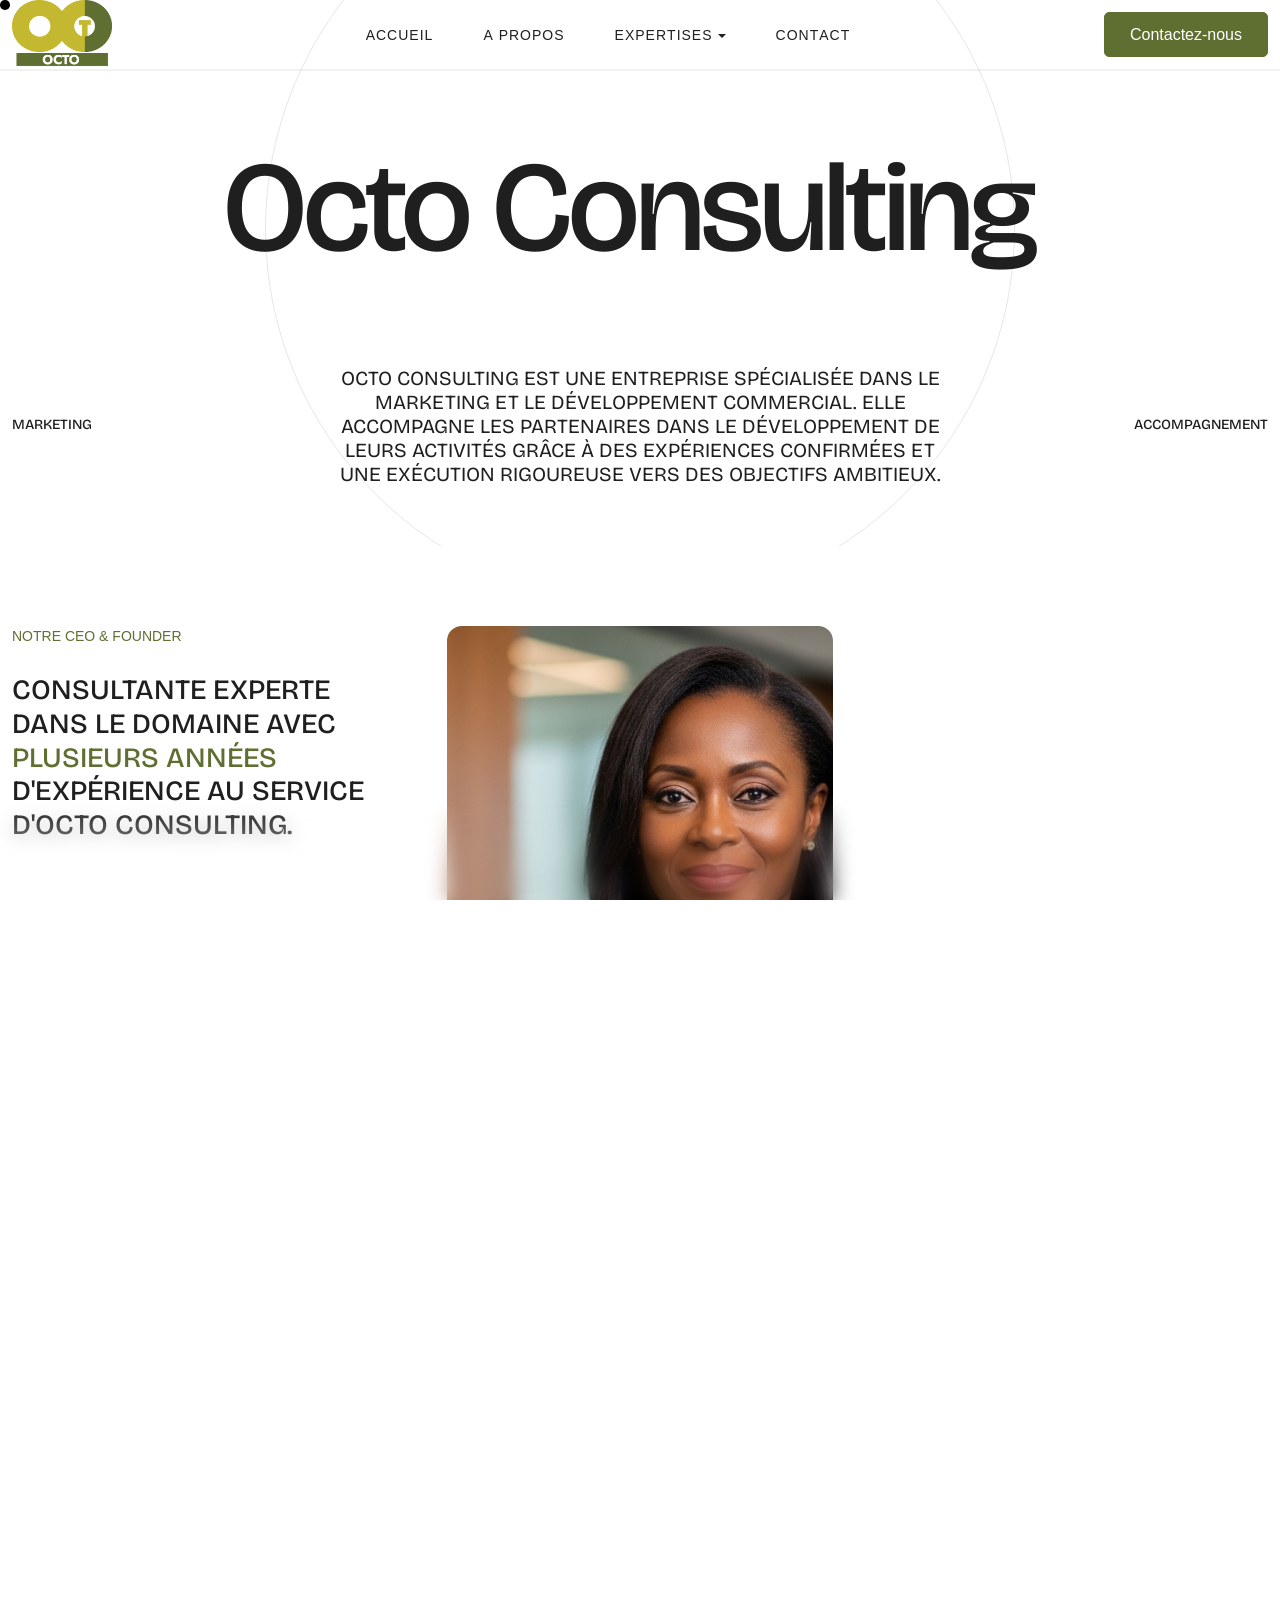
==== commit 7a47ef2e: "first commit 2" ====
--- a/index.html
+++ b/index.html
@@ -240,7 +240,7 @@
                             </div>
                             <div class="col-lg-4 md-mb50">
                                 <div class="fit-img border-radius-15px o-hidden h-600px">
-                                    <img src="assets/imgs/intro/01.jpeg" alt="">
+                                    <img src="OctoAssets\accueil\portrait1.png" alt="">
                                 </div>
                             </div>
                             <div class="col-lg-4 d-flex align-items-end">
@@ -267,7 +267,7 @@
                         </div>
                         <div class="work-boxs">
                             <div class="item cursor-pointer">
-                                <div class="bg-img" data-background="assets/imgs/works/1.webp">
+                                <div class="bg-img" data-background="OctoAssets/accueil/mission2.png">
                                     <div class="cont">
                                         <div class="position-relative">
                                             <a href="#0" class="link-overlay"></a>
@@ -278,7 +278,7 @@
                                 </div>
                             </div>
                             <div class="item cursor-pointer">
-                                <div class="bg-img" data-background="assets/imgs/works/2.webp">
+                                <div class="bg-img" data-background="OctoAssets/accueil/vision1.png">
                                     <div class="cont">
                                         <div class="position-relative">
                                             <a href="#0" class="link-overlay"></a>
@@ -289,7 +289,7 @@
                                 </div>
                             </div>
                             <div class="item cursor-pointer">
-                                <div class="bg-img" data-background="assets/imgs/works/3.webp">
+                                <div class="bg-img" data-background="OctoAssets/accueil/valeur1.png">
                                     <div class="cont">
                                         <div class="position-relative">
                                             <a href="#0" class="link-overlay"></a>
@@ -378,7 +378,7 @@
                 <!-- ==================== Start intro ==================== -->
 
                 <div class="o-hidden img-bord-color">
-                    <div class="bg-img h-600px" data-background="assets/imgs/hero-st.webp" data-speed="0.8"
+                    <div class="bg-img h-600px" data-background="OctoAssets/accueil/aboutbg.png" data-speed="0.8"
                         data-lag="0">
                     </div>
                 </div>
@@ -511,7 +511,7 @@
                             <div class="col-lg-3 col-md-6">
                                 <div class="item md-mb30">
                                     <a href="#0" class="w-100 fit-img h-450px">
-                                        <img src="assets/imgs/team/1.jpeg" alt="">
+                                        <img src="OctoAssets\accueil\portrait2.png" alt="">
                                     </a>
                                     <div class="cont">
                                         <h6>Mme Assitant Monekata</h6>
@@ -522,7 +522,7 @@
                             <div class="col-lg-3 col-md-6">
                                 <div class="item md-mb30">
                                     <a href="#0" class="w-100 fit-img h-450px">
-                                        <img src="assets/imgs/team/2.jpeg" alt="">
+                                        <img src="OctoAssets\accueil\team1.png" alt="">
                                     </a>
                                     <div class="cont">
                                         <h6>Consultant Marketing</h6>
@@ -533,7 +533,7 @@
                             <div class="col-lg-3 col-md-6">
                                 <div class="item sm-mb30">
                                     <a href="#0" class="w-100 fit-img h-450px">
-                                        <img src="assets/imgs/team/3.jpeg" alt="">
+                                        <img src="OctoAssets\accueil\team2.png" alt="">
                                     </a>
                                     <div class="cont">
                                         <h6>Responsable Formations</h6>
@@ -544,7 +544,7 @@
                             <div class="col-lg-3 col-md-6">
                                 <div class="item">
                                     <a href="#0" class="w-100 fit-img h-450px">
-                                        <img src="assets/imgs/team/4.jpeg" alt="">
+                                        <img src="OctoAssets\accueil\team3.png" alt="">
                                     </a>
                                     <div class="cont">
                                         <h6>Chargé Communication</h6>
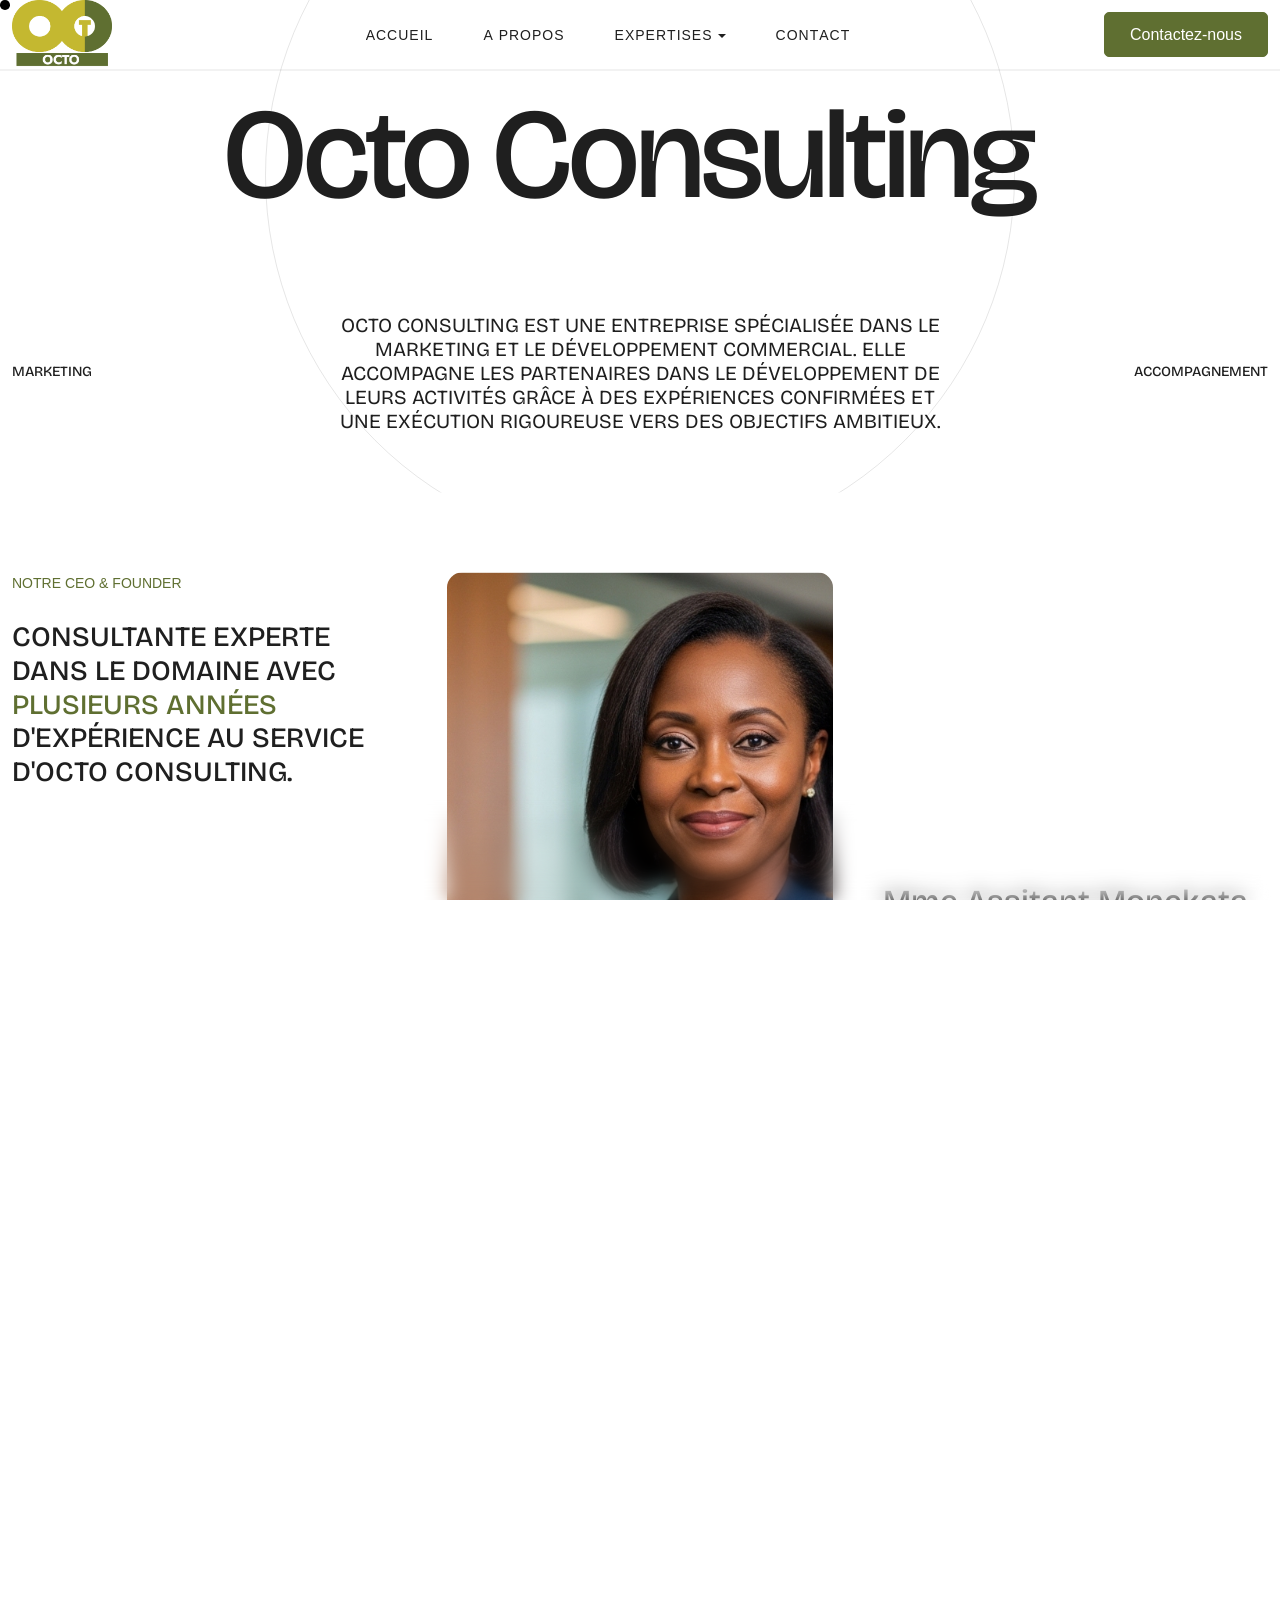
==== commit 99b7c283: "first commit 3" ====
--- a/index.html
+++ b/index.html
@@ -152,46 +152,46 @@
                 <header class="hero-style4 f-style position-relative o-hidden" id="accueil">
                     <div class="content z-index-2 d-none d-md-block">
                         <div class="content__img">
-                            <div class="content__img-inner bg-img" data-background="assets/imgs/reval/1.webp"></div>
-                        </div>
-                        <div class="content__img">
-                            <div class="content__img-inner bg-img" data-background="assets/imgs/reval/2.webp"></div>
-                        </div>
-                        <div class="content__img">
-                            <div class="content__img-inner bg-img" data-background="assets/imgs/reval/3.png"></div>
-                        </div>
-                        <div class="content__img">
-                            <div class="content__img-inner bg-img" data-background="assets/imgs/reval/4.png"></div>
-                        </div>
-                        <div class="content__img">
-                            <div class="content__img-inner bg-img" data-background="assets/imgs/reval/5.png"></div>
-                        </div>
-                        <div class="content__img">
-                            <div class="content__img-inner bg-img" data-background="assets/imgs/reval/6.png"></div>
-                        </div>
-                        <div class="content__img">
-                            <div class="content__img-inner bg-img" data-background="assets/imgs/reval/7.png"></div>
-                        </div>
-                        <div class="content__img">
-                            <div class="content__img-inner bg-img" data-background="assets/imgs/reval/8.webp"></div>
-                        </div>
-                        <div class="content__img">
-                            <div class="content__img-inner bg-img" data-background="assets/imgs/reval/9.webp"></div>
-                        </div>
-                        <div class="content__img">
-                            <div class="content__img-inner bg-img" data-background="assets/imgs/reval/10.webp"></div>
-                        </div>
-                        <div class="content__img">
-                            <div class="content__img-inner bg-img" data-background="assets/imgs/reval/11.webp"></div>
-                        </div>
-                        <div class="content__img">
-                            <div class="content__img-inner bg-img" data-background="assets/imgs/reval/12.webp"></div>
-                        </div>
-                        <div class="content__img">
-                            <div class="content__img-inner bg-img" data-background="assets/imgs/reval/13.webp"></div>
-                        </div>
-                        <div class="content__img">
-                            <div class="content__img-inner bg-img" data-background="assets/imgs/reval/14.webp"></div>
+                            <div class="content__img-inner bg-img" data-background="OctoAssets/accueil/1.png"></div>
+                        </div>
+                        <div class="content__img">
+                            <div class="content__img-inner bg-img" data-background="OctoAssets/accueil/2.png"></div>
+                        </div>
+                        <div class="content__img">
+                            <div class="content__img-inner bg-img" data-background="OctoAssets/accueil/3.png"></div>
+                        </div>
+                        <div class="content__img">
+                            <div class="content__img-inner bg-img" data-background="OctoAssets/accueil/4.png"></div>
+                        </div>
+                        <div class="content__img">
+                            <div class="content__img-inner bg-img" data-background="OctoAssets/accueil/5.png"></div>
+                        </div>
+                        <div class="content__img">
+                            <div class="content__img-inner bg-img" data-background="OctoAssets/accueil/6.png"></div>
+                        </div>
+                        <div class="content__img">
+                            <div class="content__img-inner bg-img" data-background="assets/imgs/reval/1.png"></div>
+                        </div>
+                        <div class="content__img">
+                            <div class="content__img-inner bg-img" data-background="OctoAssets/accueil/2.png"></div>
+                        </div>
+                        <div class="content__img">
+                            <div class="content__img-inner bg-img" data-background="OctoAssets/accueil/3.png"></div>
+                        </div>
+                        <div class="content__img">
+                            <div class="content__img-inner bg-img" data-background="OctoAssets/accueil/4.png"></div>
+                        </div>
+                        <div class="content__img">
+                            <div class="content__img-inner bg-img" data-background="OctoAssets/accueil/5.png"></div>
+                        </div>
+                        <div class="content__img">
+                            <div class="content__img-inner bg-img" data-background="OctoAssets/accueil/6.png"></div>
+                        </div>
+                        <div class="content__img">
+                            <div class="content__img-inner bg-img" data-background="OctoAssets/accueil/1.png"></div>
+                        </div>
+                        <div class="content__img">
+                            <div class="content__img-inner bg-img" data-background="OctoAssets/accueil/2.png"></div>
                         </div>
                     </div>
                     <div class="container">
@@ -752,7 +752,7 @@
                                                     <div class="col-lg-5">
                                                         <div
                                                             class="img fit-img h-400px border-radius-15px o-hidden md-mb30">
-                                                            <img src="assets/imgs/testim/1.jpeg" alt="">
+                                                            <img src="OctoAssets/accueil/team1.png" alt="">
                                                         </div>
                                                     </div>
                                                     <div class="col-lg-7">
@@ -787,7 +787,7 @@
                                                     <div class="col-lg-5">
                                                         <div
                                                             class="img fit-img h-400px border-radius-15px o-hidden md-mb30">
-                                                            <img src="assets/imgs/testim/2.jpeg" alt="">
+                                                            <img src="OctoAssets/accueil/team2.png" alt="">
                                                         </div>
                                                     </div>
                                                     <div class="col-lg-7">
@@ -822,7 +822,7 @@
                                                     <div class="col-lg-5">
                                                         <div
                                                             class="img fit-img h-400px border-radius-15px o-hidden md-mb30">
-                                                            <img src="assets/imgs/testim/3.png" alt="">
+                                                            <img src="OctoAssets/accueil/team3.png" alt="">
                                                         </div>
                                                     </div>
                                                     <div class="col-lg-7">
@@ -866,17 +866,17 @@
                                             <div class="swiper-wrapper">
                                                 <div class="swiper-slide">
                                                     <div class="img fit-img h-250px border-radius-15px o-hidden">
-                                                        <img src="assets/imgs/testim/2.jpeg" alt="">
+                                                        <img src="OctoAssets/accueil/team2.png" alt="">
                                                     </div>
                                                 </div>
                                                 <div class="swiper-slide">
                                                     <div class="img fit-img h-250px border-radius-15px o-hidden">
-                                                        <img src="assets/imgs/testim/3.png" alt="">
+                                                        <img src="OctoAssets/accueil/team3.png" alt="">
                                                     </div>
                                                 </div>
                                                 <div class="swiper-slide">
                                                     <div class="img fit-img h-250px border-radius-15px o-hidden">
-                                                        <img src="assets/imgs/testim/1.jpeg" alt="">
+                                                        <img src="OctoAssets/accueil/team1.png" alt="">
                                                     </div>
                                                 </div>
                                             </div>
@@ -1066,7 +1066,7 @@
                                     <h6 class="mr-25px fs-18">Adresse</h6>
                                     <div>
                                         <p class="mb-10px">Kati Sananfara Extension</p>
-                                        <p class="mb-10px">contact@octoconsulting.ml</p>
+                                        <p class="mb-10px">contact@octoconsult.com</p>
                                         <p class="">+223 72707914 / 66260020</p>
                                     </div>
                                 </div>
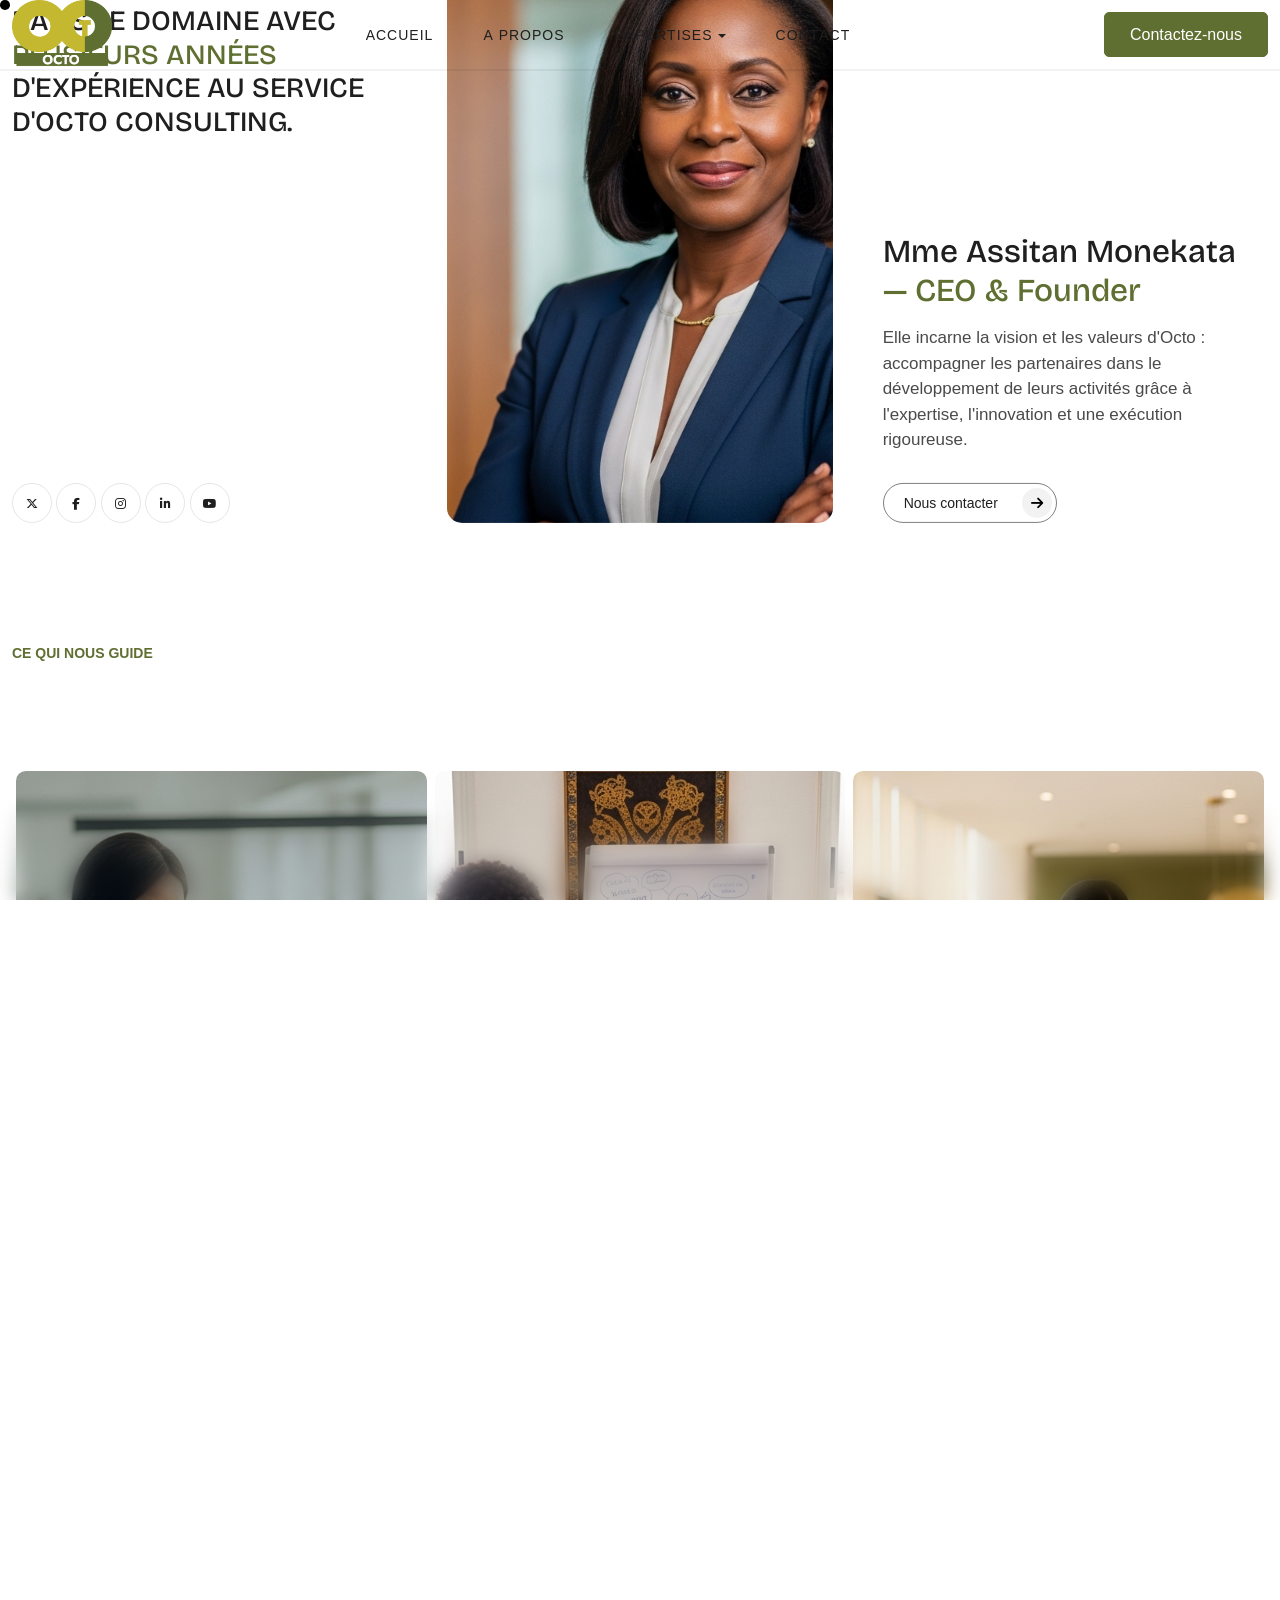
==== commit ed3c262d: "first commit 4" ====
--- a/index.html
+++ b/index.html
@@ -202,7 +202,7 @@
                                 </div>
                             </div>
                             <div class="col-lg-3 col-6 md-order-2">
-                                <h6 class="text-uppercase fs-14">Marketing </h6>
+                                <h6 class="text-uppercase fs-14" style="color: #5f6f31;">Marketing </h6>
                             </div>
                             <div class="col-lg-6 md-order-1">
                                 <div class="text-align-center md-mb10">
@@ -210,7 +210,7 @@
                                 </div>
                             </div>
                             <div class="col-lg-3 col-6 md-order-2 d-flex justify-content-end">
-                                <h6 class="text-uppercase fs-14">Accompagnement </h6>
+                                <h6 class="text-uppercase fs-14" style="color: #5f6f31;">Accompagnement </h6>
                             </div>
                         </div>
                     </div>
@@ -245,7 +245,7 @@
                             </div>
                             <div class="col-lg-4 d-flex align-items-end">
                                 <div>
-                                    <h4 class="mb-15px">Mme Assitant Monekata <span class="main-color d-inline"> <br>— CEO & Founder</span></h4>
+                                    <h4 class="mb-15px">Mme Assitan Monekata <span class="main-color d-inline"> <br>— CEO & Founder</span></h4>
                                     <p>Elle incarne la vision et les valeurs d'Octo : accompagner les partenaires dans le développement de leurs activités grâce à l'expertise, l'innovation et une exécution rigoureuse.</p>
                                     <a href="#0" class="butn-arrow-circle fs-14 mt-30px octo-btn-hover">Nous contacter <span class="icon"><i class="fa-solid fa-arrow-right"></i></span></a>
                                 </div>
@@ -514,7 +514,7 @@
                                         <img src="OctoAssets\accueil\portrait2.png" alt="">
                                     </a>
                                     <div class="cont">
-                                        <h6>Mme Assitant Monekata</h6>
+                                        <h6>Mme Assitan Monekata</h6>
                                         <span class="text-uppercase mt-15px fs-14 opacity-7">CEO & Founder</span>
                                     </div>
                                 </div>
@@ -585,7 +585,7 @@
                                 <div class="col-lg-5 col-md-10">
                                     <div class="title text-uppercase md-mb30">
                                         <h3>Développement <br> commercial<br>et marketing <span class="fit-img o-hidden border-radius-5px"><img
-                                                    src="assets/imgs/serv/1.webp" alt=""></span></h3>
+                                                    src="OctoAssets/expertises/devcom1.png" alt=""></span></h3>
                                     </div>
                                 </div>
                                 <div class="col-lg-4 col-md-9">
@@ -610,7 +610,7 @@
                                 <div class="col-lg-5 col-md-10">
                                     <div class="title text-uppercase md-mb30">
                                         <h3>Marketing<br>opérationnel <span class="fit-img o-hidden border-radius-5px"><img
-                                                    src="assets/imgs/serv/2.webp" alt=""></span></h3>
+                                                    src="OctoAssets/expertises/markop3.png" alt=""></span></h3>
                                     </div>
                                 </div>
                                 <div class="col-lg-4 col-md-9">
@@ -635,7 +635,7 @@
                                 <div class="col-lg-5 col-md-10">
                                     <div class="title text-uppercase md-mb30">
                                         <h3>Intelligence<br>Marketing <span class="fit-img o-hidden border-radius-5px"><img
-                                                    src="assets/imgs/serv/3.png" alt=""></span></h3>
+                                                    src="OctoAssets/expertises/intmark1.png" alt=""></span></h3>
                                     </div>
                                 </div>
                                 <div class="col-lg-4 col-md-9">
@@ -660,7 +660,7 @@
                                 <div class="col-lg-5 col-md-10">
                                     <div class="title text-uppercase md-mb30">
                                         <h3>Communication <span class="fit-img o-hidden border-radius-5px"><img
-                                                    src="assets/imgs/serv/1.webp" alt=""></span></h3>
+                                                    src="OctoAssets/expertises/comm1.png" alt=""></span></h3>
                                     </div>
                                 </div>
                                 <div class="col-lg-4 col-md-9">
@@ -685,7 +685,7 @@
                                 <div class="col-lg-5 col-md-10">
                                     <div class="title text-uppercase md-mb30">
                                         <h3>Accompagnement <br> des organisations <span class="fit-img o-hidden border-radius-5px"><img
-                                                    src="assets/imgs/serv/2.webp" alt=""></span></h3>
+                                                    src="OctoAssets/expertises/orga7.png" alt=""></span></h3>
                                     </div>
                                 </div>
                                 <div class="col-lg-4 col-md-9">
@@ -710,7 +710,7 @@
                                 <div class="col-lg-5 col-md-10">
                                     <div class="title text-uppercase md-mb30">
                                         <h3>Formations<br>et coaching <span class="fit-img o-hidden border-radius-5px"><img
-                                                    src="assets/imgs/serv/3.png" alt=""></span></h3>
+                                                    src="OctoAssets/expertises/form1.png" alt=""></span></h3>
                                     </div>
                                 </div>
                                 <div class="col-lg-4 col-md-9">
@@ -1066,8 +1066,8 @@
                                     <h6 class="mr-25px fs-18">Adresse</h6>
                                     <div>
                                         <p class="mb-10px">Kati Sananfara Extension</p>
-                                        <p class="mb-10px">contact@octoconsult.com</p>
-                                        <p class="">+223 72707914 / 66260020</p>
+                                        <p class="mb-10px"><a href="mailto:contact@octoconsult.com">contact@octoconsult.com</a></p>
+                                        <p class=""><a href="tel:+22372707914">+223 72707914</a> / <a href="tel:+22366260020">+223 66260020</a></p>
                                     </div>
                                 </div>
                             </div>
@@ -1075,16 +1075,15 @@
                                 <div class="item d-flex text-uppercase">
                                     <h6 class="mr-25px fs-18">Liens</h6>
                                     <div>
-                                        <p class="mb-10px"><a href="#0">À propos</a></p>
-                                        <p class="mb-10px"><a href="#0">Nos domaines</a></p>
-                                        <p class="mb-10px"><a href="#0">Nos missions</a></p>
-                                        <p class=""><a href="#0">Contact</a></p>
+                                        <p class="mb-10px"><a href="index.html#apropos">À propos</a></p>
+                                        <p class="mb-10px"><a href="expertises.html">Nos domaines</a></p>
+                                        <p class=""><a href="contact.html">Contact</a></p>
                                     </div>
                                 </div>
                             </div>
                         </div>
                         <div class="text-align-center mt-80px">
-                            <p class="fs-14">© 2025 Octo Consulting. Tous droits réservés</p>
+                            <p class="fs-14">© 2026 Octo Consulting. Tous droits réservés</p>
                         </div>
                 </footer>
 
--- a/assets/css/base.css
+++ b/assets/css/base.css
@@ -680,3 +680,90 @@
 .rate h2 {
 	color: #5f6f31 !important;
 }
+
+/* Octo Consulting - Loader unifié (toutes les pages) */
+.loader-wrap {
+	background-image: url('../../OctoAssets/loadbg.png');
+	background-size: cover;
+	background-position: center;
+}
+.loader-wrap svg {
+	fill: transparent;
+}
+.loader-wrap .loader-wrap-heading .load-text {
+	font-weight: bold;
+}
+
+/* Octo Consulting - Navigation mobile améliorée */
+@media screen and (max-width: 992px) {
+	.navbar {
+		background: #fff !important;
+		box-shadow: 0 2px 10px rgba(0,0,0,0.08);
+	}
+	.navbar .navbar-collapse {
+		background: #fff;
+		margin-top: 15px;
+		padding: 10px 0 20px;
+		border-top: 1px solid rgba(0,0,0,0.08);
+		max-height: 70vh;
+		overflow-y: auto;
+	}
+	.navbar .navbar-nav .nav-link {
+		padding: 16px 30px;
+		font-size: 15px;
+		color: #1a1a1a !important;
+		border-bottom: 1px solid rgba(0,0,0,0.06);
+		min-height: 48px;
+		display: flex;
+		align-items: center;
+	}
+	.navbar .navbar-nav .nav-item:last-of-type .nav-link {
+		border-bottom: none;
+	}
+	.navbar .navbar-nav .dropdown-menu {
+		background: #f8f9fa;
+		border: none;
+		border-radius: 0;
+		padding: 0;
+		margin: 0 0 0 20px;
+		box-shadow: none;
+		position: static !important;
+		transform: none !important;
+		opacity: 1;
+		visibility: visible;
+		display: none;
+	}
+	.navbar .navbar-nav .dropdown-menu.show {
+		display: block;
+		margin-bottom: 10px;
+	}
+	.navbar .navbar-nav .dropdown-menu .dropdown-item {
+		padding: 14px 30px;
+		font-size: 14px;
+		border-bottom: 1px solid rgba(0,0,0,0.05);
+	}
+	.navbar .navbar-nav .dropdown-menu .dropdown-item:last-child {
+		border-bottom: none;
+	}
+	.navbar .navbar-nav .dropdown-menu .dropdown-divider {
+		margin: 5px 0;
+	}
+	.navbar .contact-button {
+		display: none !important;
+	}
+	.navbar .navbar-toggler {
+		min-width: 48px;
+		min-height: 48px;
+		padding: 12px;
+		display: flex;
+		align-items: center;
+		justify-content: center;
+	}
+	.navbar .icon-bar {
+		color: #1a1a1a !important;
+		font-size: 22px;
+	}
+	.navbar .logo img {
+		max-height: 45px;
+	}
+}
